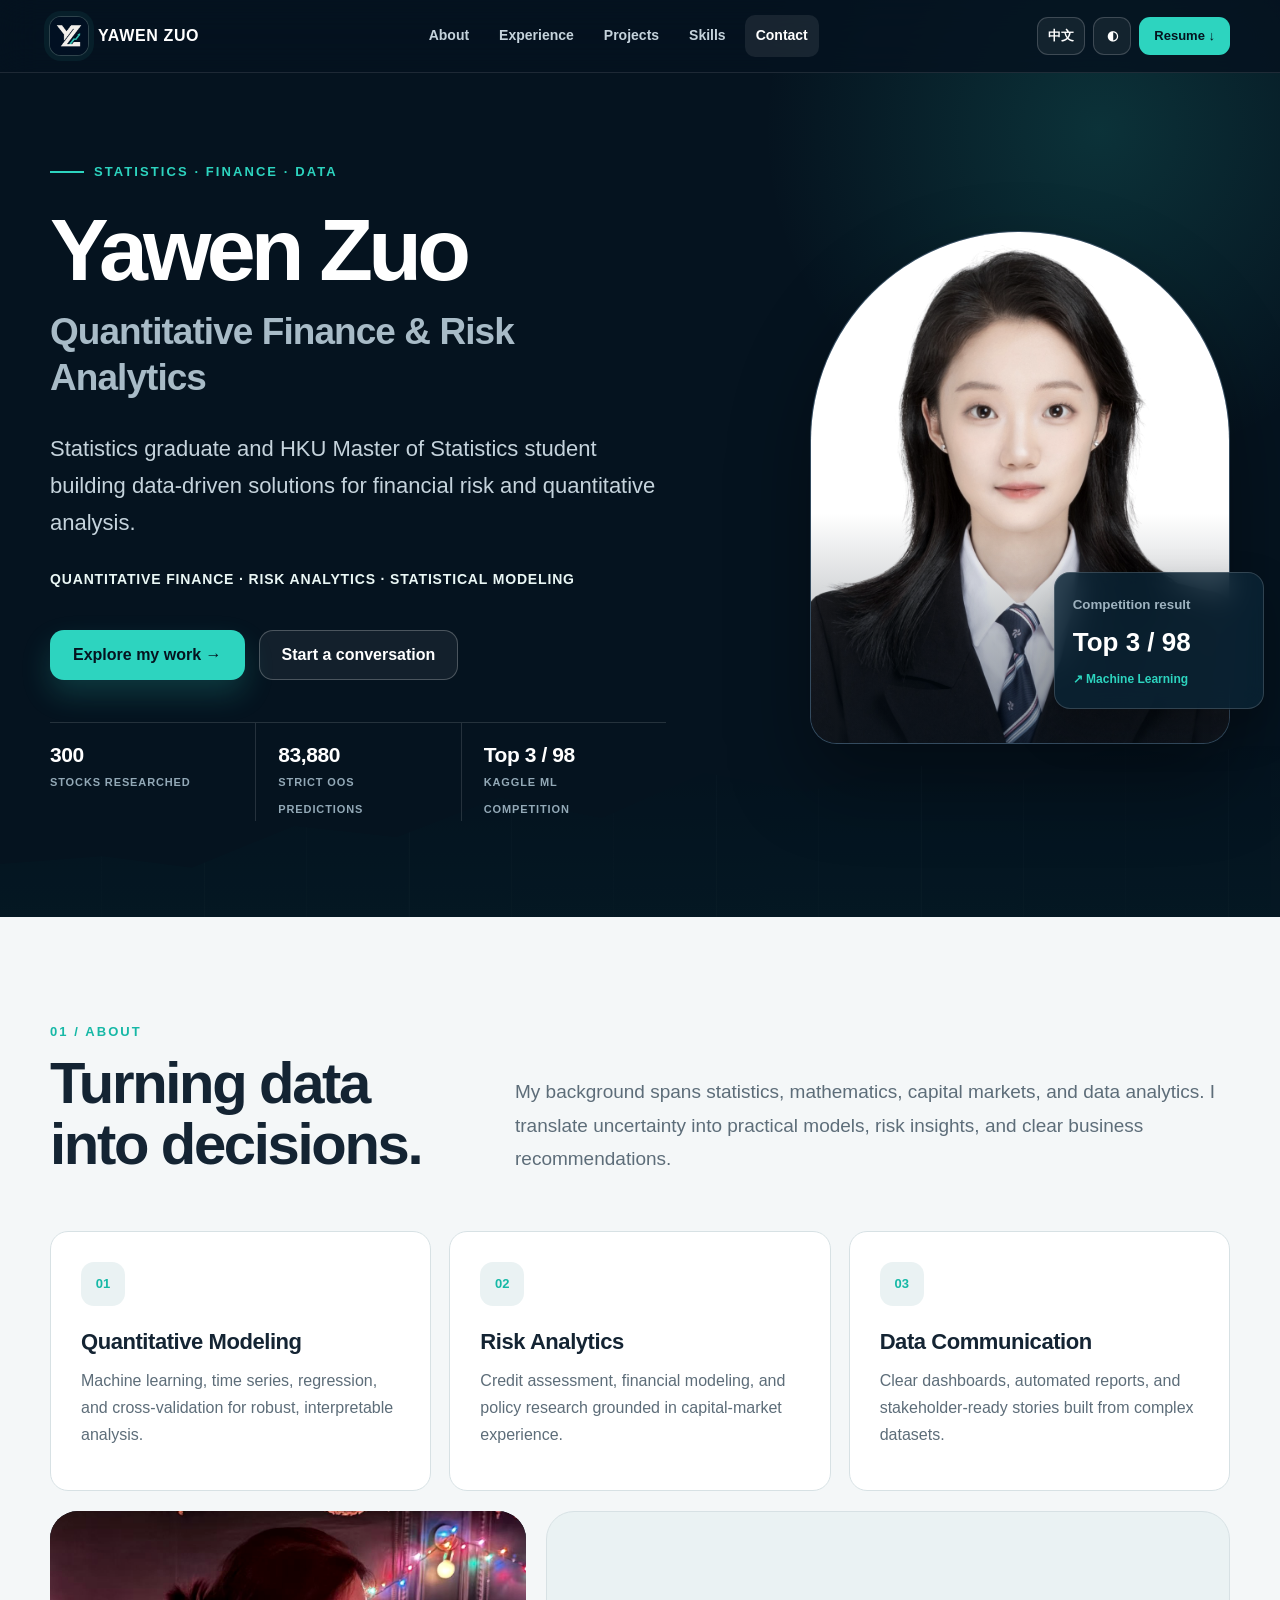
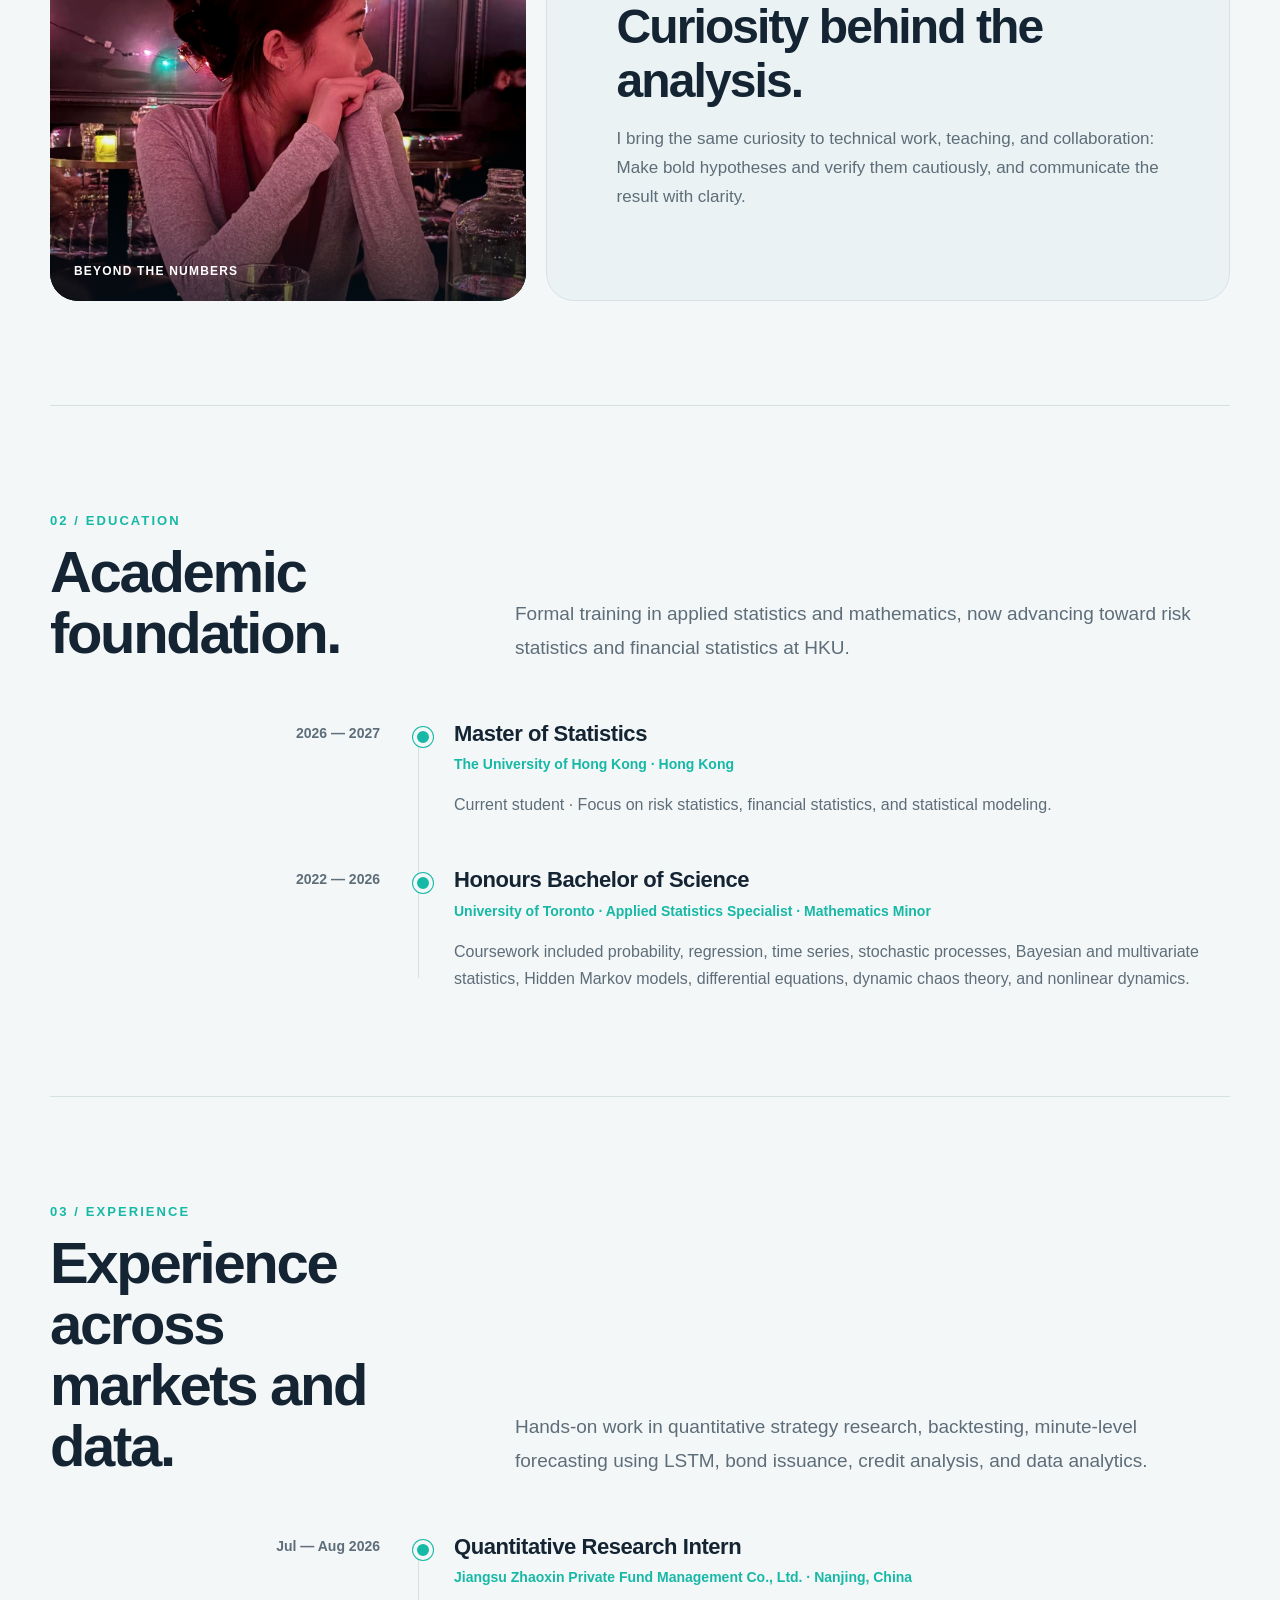
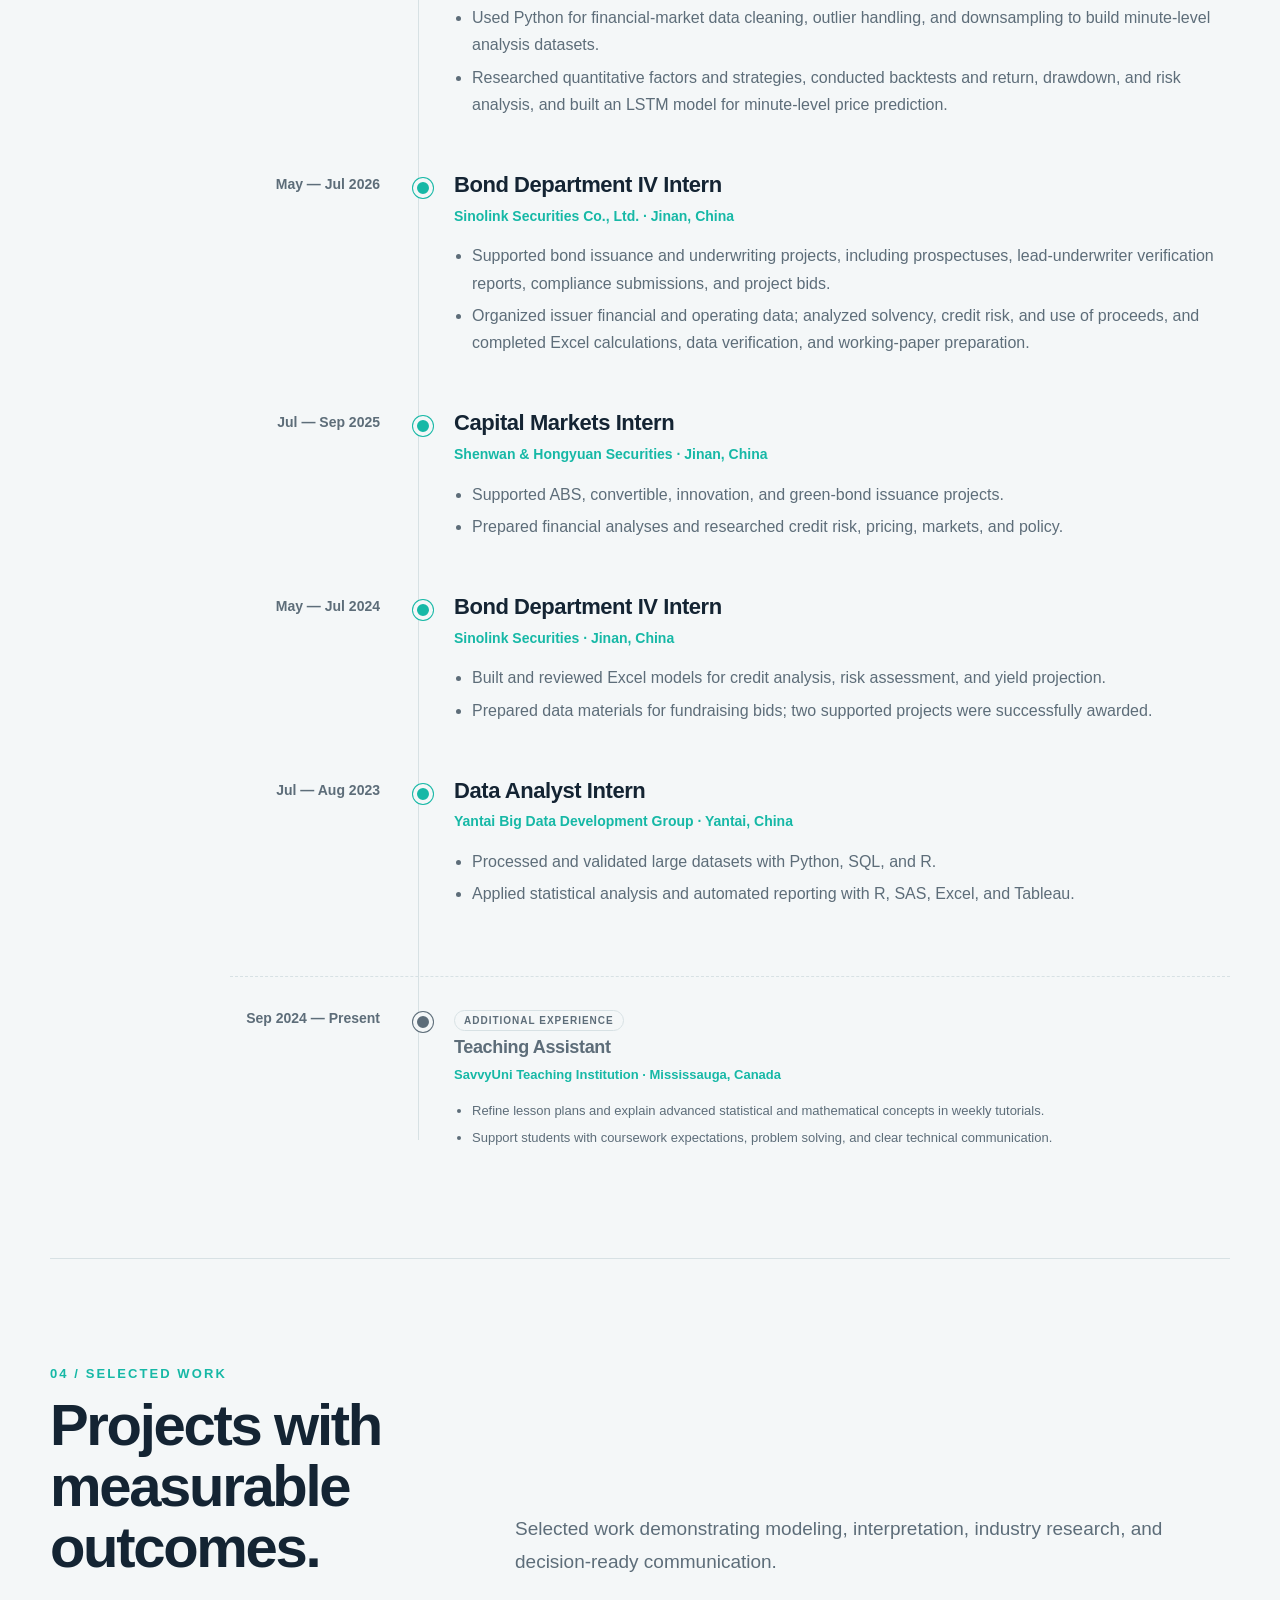
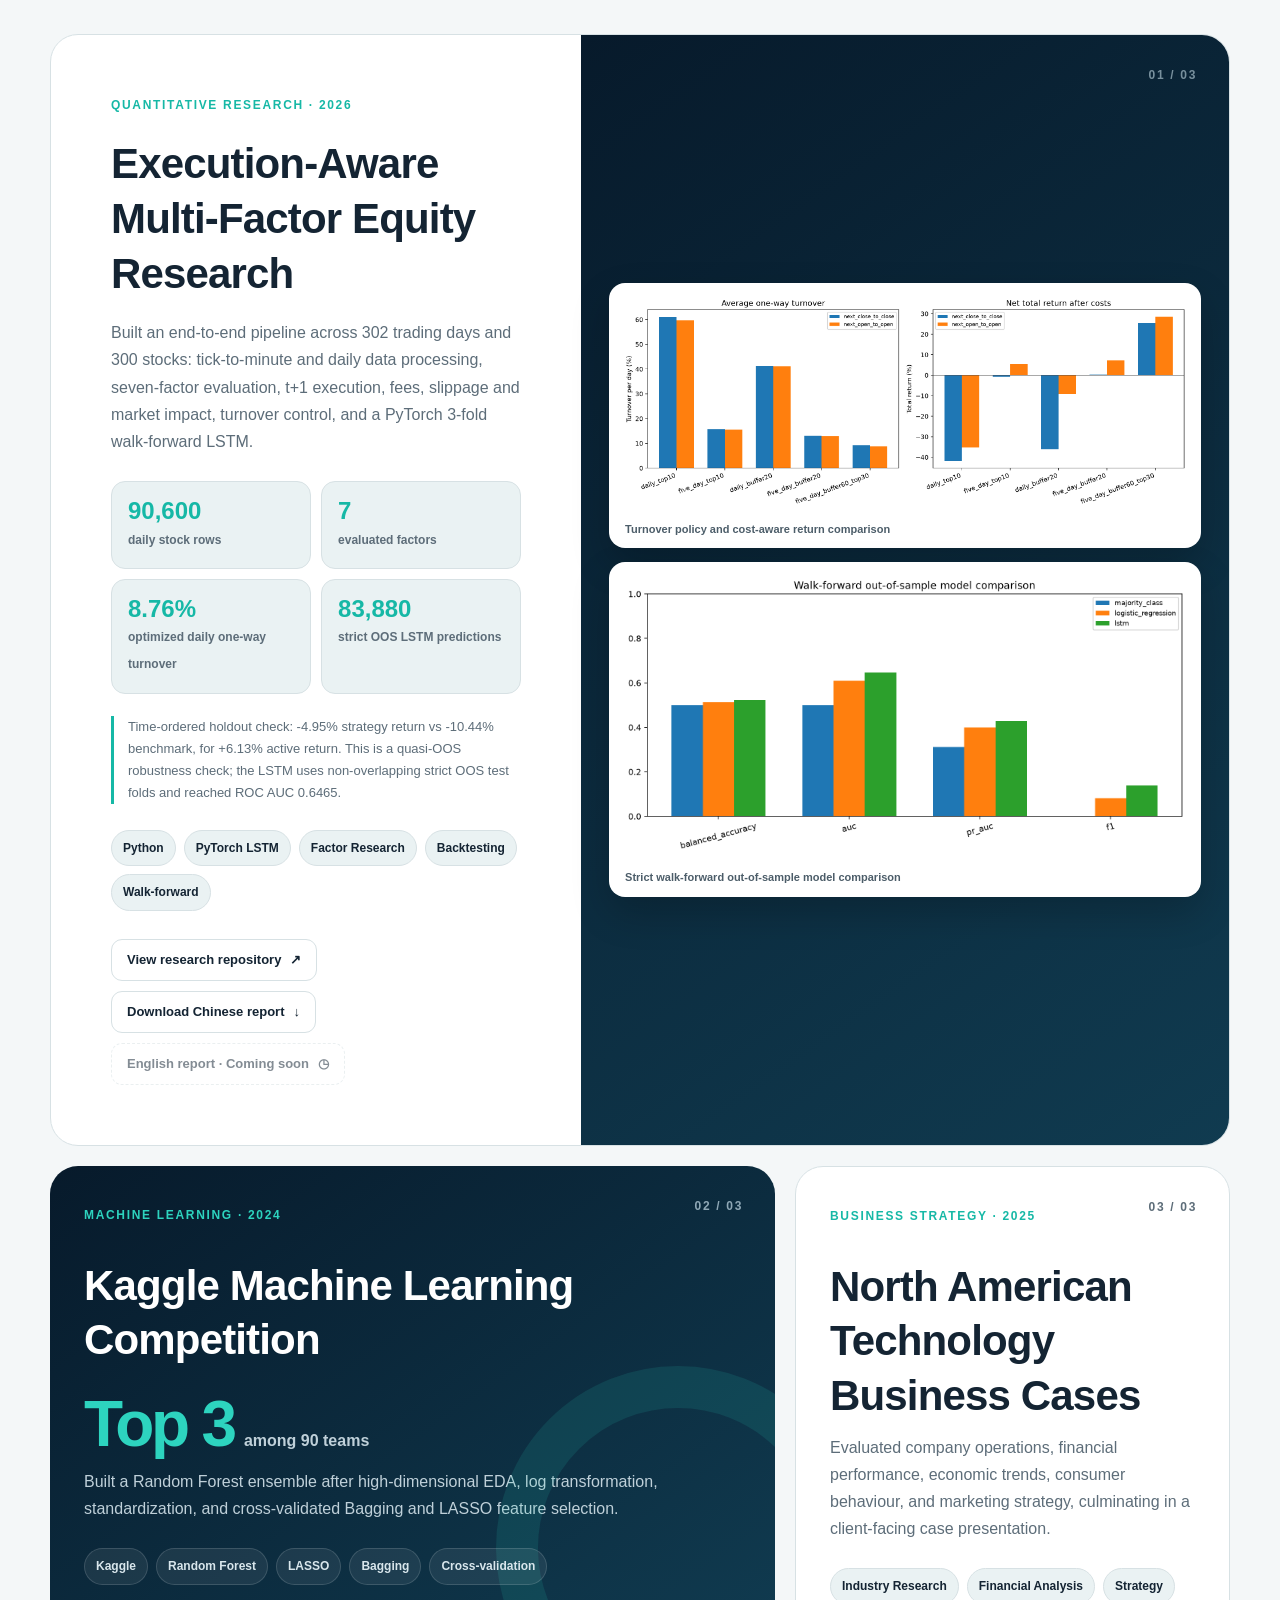
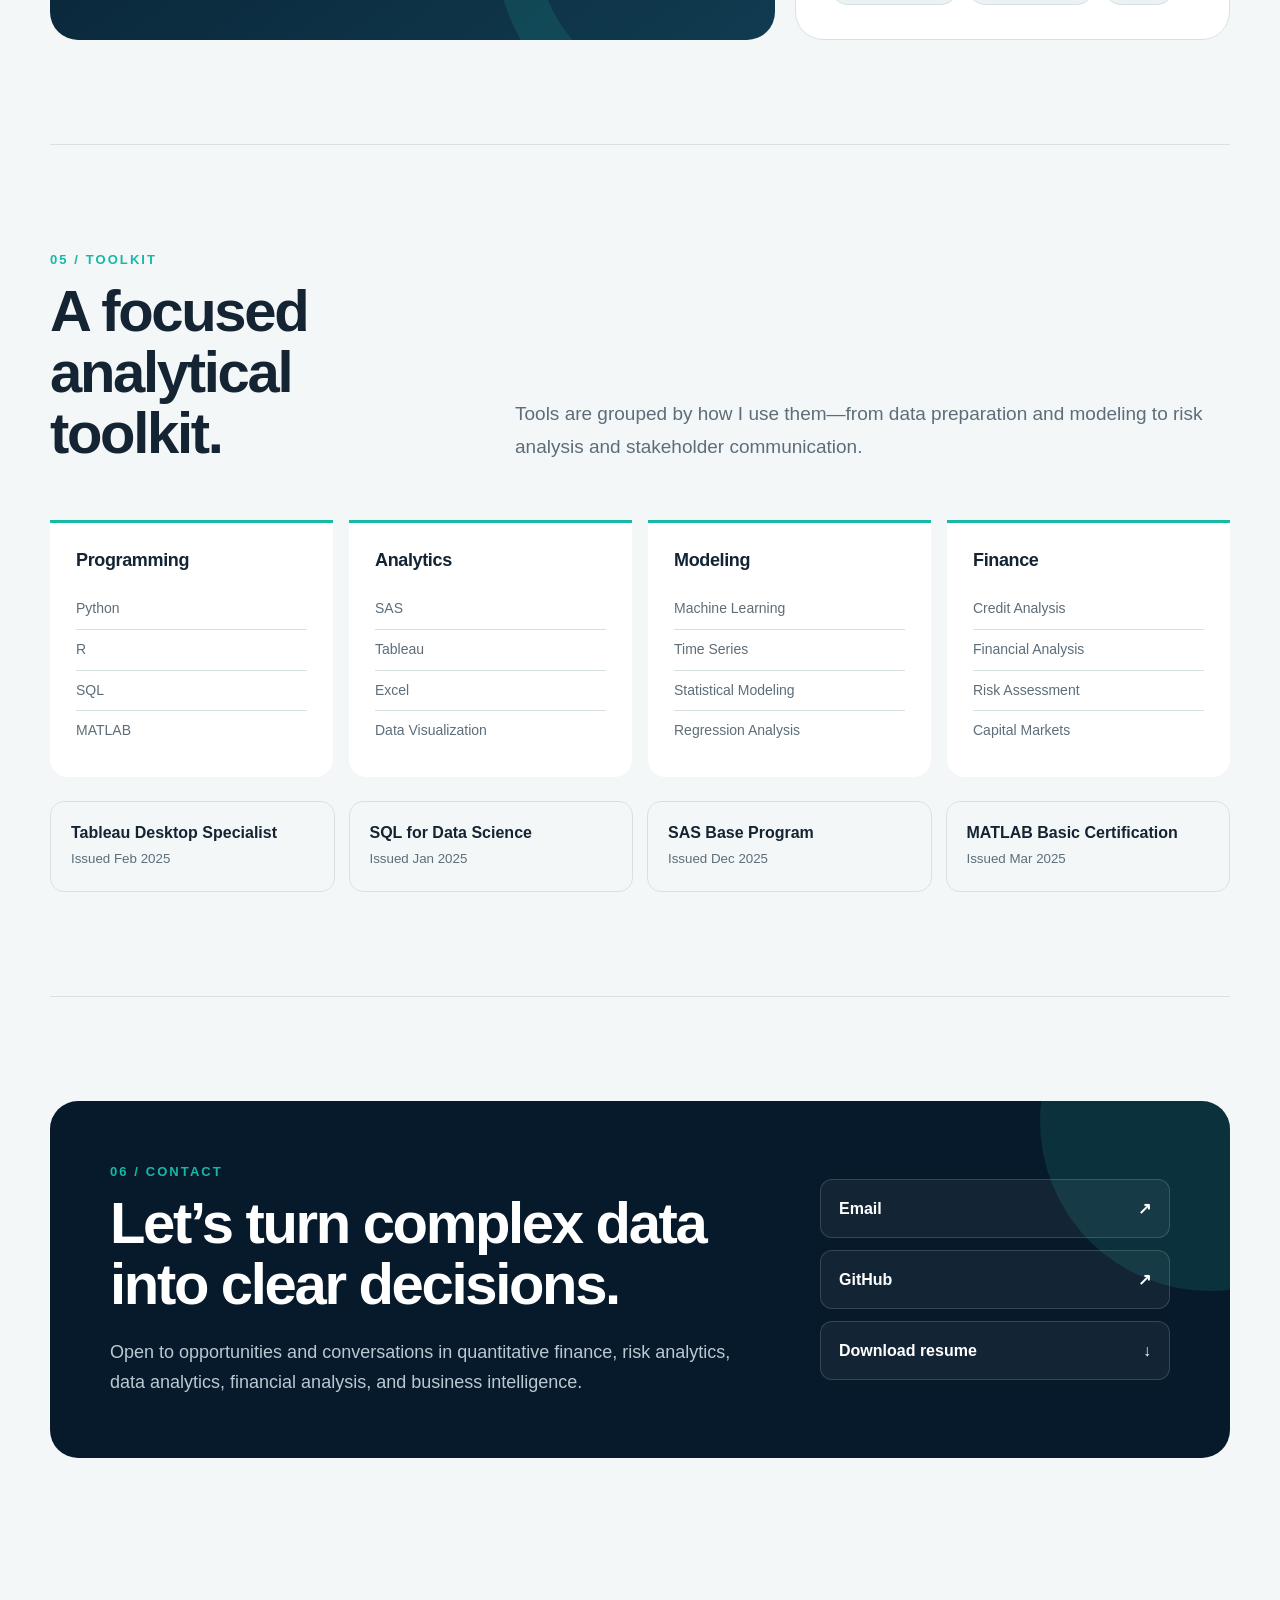
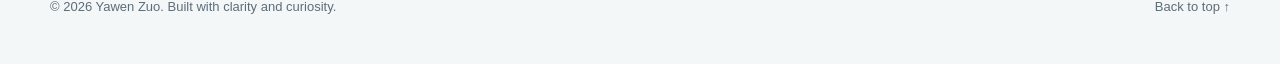
==== index.html @ 50e3fbdd "Change intern title from 'Trading' to 'Research' change" ====
<!DOCTYPE html>
<html lang="en" data-theme="light">
<head>
  <meta charset="UTF-8" />
  <meta name="viewport" content="width=device-width, initial-scale=1.0" />
  <meta name="description" content="Yawen Zuo's bilingual portfolio in quantitative finance, risk analytics, statistical modeling, and data science." />
  <meta name="theme-color" content="#071a2b" />
  <meta property="og:title" content="Yawen Zuo | Quantitative Finance &amp; Risk Analytics" />
  <meta property="og:description" content="Statistics graduate and HKU Master of Statistics student building data-driven solutions for financial risk and quantitative analysis." />
  <meta property="og:type" content="website" />
  <meta property="og:image" content="headshot.jpg" />
  <title>Yawen Zuo | Quantitative Finance &amp; Risk Analytics</title>
  <link rel="icon" type="image/png" href="favicon-v2.png" />

  <style>
    .project-link.is-disabled {
      opacity: 0.52;
      cursor: not-allowed;
      pointer-events: none;
      border-style: dashed;
    }

    .project-link.is-disabled:hover {
      transform: none;
      border-color: var(--line);
    }
    
    :root {
      --navy-950: #05131f;
      --navy-900: #071a2b;
      --navy-800: #0d2940;
      --teal-500: #16b8a6;
      --teal-400: #2dd4bf;
      --blue-500: #3b82f6;
      --bg: #f4f7f8;
      --surface: #ffffff;
      --surface-soft: #eaf2f3;
      --surface-raised: rgba(255, 255, 255, 0.78);
      --text: #142433;
      --muted: #5d6d79;
      --line: #d7e1e4;
      --shadow: 0 24px 70px rgba(7, 26, 43, 0.11);
      --radius-lg: 28px;
      --radius-md: 18px;
    }

    html[data-theme="dark"] {
      --bg: #07131d;
      --surface: #0e2130;
      --surface-soft: #122c3d;
      --surface-raised: rgba(14, 33, 48, 0.82);
      --text: #e8f1f4;
      --muted: #a8b8c2;
      --line: #244254;
      --shadow: 0 24px 70px rgba(0, 0, 0, 0.28);
    }

    * {
      box-sizing: border-box;
    }

    html {
      scroll-behavior: smooth;
      scroll-padding-top: 92px;
    }

    body {
      margin: 0;
      overflow-x: hidden;
      font-family: Inter, ui-sans-serif, -apple-system, BlinkMacSystemFont, "Segoe UI", "Microsoft YaHei", sans-serif;
      background: var(--bg);
      color: var(--text);
      line-height: 1.7;
      transition: background 0.25s ease, color 0.25s ease;
    }

    body::before {
      content: "";
      position: fixed;
      inset: 0;
      z-index: -1;
      pointer-events: none;
      background-image: radial-gradient(circle at 12% 14%, rgba(22, 184, 166, 0.07), transparent 26%),
                        radial-gradient(circle at 88% 35%, rgba(59, 130, 246, 0.06), transparent 28%);
    }

    a {
      color: inherit;
      text-decoration: none;
    }

    button,
    a {
      -webkit-tap-highlight-color: transparent;
    }

    :focus-visible {
      outline: 3px solid var(--teal-400);
      outline-offset: 4px;
      border-radius: 8px;
    }

    .skip-link {
      position: fixed;
      top: -100px;
      left: 20px;
      z-index: 1000;
      padding: 10px 16px;
      background: white;
      color: var(--navy-900);
      border-radius: 10px;
      font-weight: 800;
    }

    .skip-link:focus {
      top: 16px;
    }

    .site-nav {
      position: fixed;
      inset: 0 0 auto 0;
      z-index: 100;
      border-bottom: 1px solid rgba(255, 255, 255, 0.1);
      background: rgba(5, 19, 31, 0.84);
      backdrop-filter: blur(18px);
    }

    .nav-inner {
      width: min(1180px, calc(100% - 40px));
      min-height: 72px;
      margin: 0 auto;
      display: flex;
      align-items: center;
      justify-content: space-between;
      gap: 24px;
    }

    .brand {
      display: inline-flex;
      align-items: center;
      gap: 10px;
      color: white;
      font-weight: 850;
      letter-spacing: 0.04em;
    }

    .brand-mark {
      width: 38px;
      height: 38px;
      border-radius: 11px;
      object-fit: cover;
      box-shadow: 0 0 0 1px rgba(255, 255, 255, 0.16), 0 0 0 6px rgba(45, 212, 191, 0.07);
    }

    .nav-links,
    .nav-actions {
      display: flex;
      align-items: center;
      gap: 8px;
    }

    .nav-links a {
      padding: 9px 11px;
      color: #c5d3dc;
      border-radius: 10px;
      font-size: 14px;
      font-weight: 700;
      transition: color 0.2s ease, background 0.2s ease;
    }

    .nav-links a:hover,
    .nav-links a.active {
      color: white;
      background: rgba(255, 255, 255, 0.08);
    }

    .icon-button,
    .lang-button,
    .menu-button {
      min-width: 38px;
      height: 38px;
      padding: 0 10px;
      border: 1px solid rgba(255, 255, 255, 0.18);
      border-radius: 11px;
      background: rgba(255, 255, 255, 0.06);
      color: white;
      cursor: pointer;
      font: inherit;
      font-size: 13px;
      font-weight: 800;
    }

    .menu-button {
      display: none;
      font-size: 20px;
    }

    .resume-nav {
      display: inline-flex;
      align-items: center;
      height: 38px;
      padding: 0 15px;
      border-radius: 11px;
      background: var(--teal-400);
      color: var(--navy-950);
      font-size: 13px;
      font-weight: 850;
    }

    .hero {
      position: relative;
      min-height: 780px;
      padding: 154px 0 96px;
      overflow: hidden;
      background: var(--navy-950);
      color: white;
    }

    .hero::before {
      content: "";
      position: absolute;
      width: 720px;
      height: 720px;
      top: -230px;
      right: -180px;
      border-radius: 50%;
      background: radial-gradient(circle, rgba(45, 212, 191, 0.16), transparent 66%);
    }

    .hero::after {
      content: "";
      position: absolute;
      inset: auto 0 0;
      height: 190px;
      opacity: 0.55;
      background: linear-gradient(180deg, transparent, rgba(22, 184, 166, 0.06)),
                  repeating-linear-gradient(90deg, transparent 0 7.9%, rgba(255, 255, 255, 0.035) 8%);
      clip-path: polygon(0 72%, 8% 68%, 15% 74%, 23% 52%, 31% 58%, 39% 37%, 47% 48%, 55% 24%, 63% 34%, 71% 19%, 79% 30%, 87% 10%, 94% 16%, 100% 3%, 100% 100%, 0 100%);
    }

    .hero-grid {
      position: relative;
      z-index: 2;
      width: min(1180px, calc(100% - 48px));
      margin: 0 auto;
      display: grid;
      grid-template-columns: 1.12fr 0.88fr;
      align-items: center;
      gap: 80px;
    }

    .eyebrow {
      display: inline-flex;
      align-items: center;
      gap: 10px;
      margin: 0 0 24px;
      color: var(--teal-400);
      font-size: 13px;
      font-weight: 850;
      letter-spacing: 0.16em;
      text-transform: uppercase;
    }

    .eyebrow::before {
      content: "";
      width: 34px;
      height: 2px;
      background: currentColor;
    }

    .hero h1 {
      margin: 0;
      max-width: 720px;
      font-size: clamp(52px, 7vw, 88px);
      line-height: 0.98;
      letter-spacing: -0.055em;
    }

    .hero h1 span {
      display: block;
      margin-top: 16px;
      color: #a8bbc7;
      font-size: 0.42em;
      line-height: 1.25;
      letter-spacing: -0.025em;
      font-weight: 650;
    }

    .hero-copy {
      max-width: 670px;
      margin: 28px 0 0;
      color: #c5d3dc;
      font-size: clamp(18px, 2vw, 22px);
      line-height: 1.7;
    }

    .hero-focus {
      margin-top: 26px;
      color: #eaf7f5;
      font-size: 14px;
      font-weight: 750;
      letter-spacing: 0.06em;
    }

    .hero-actions {
      display: flex;
      flex-wrap: wrap;
      gap: 14px;
      margin-top: 38px;
    }

    .hero-proof {
      display: grid;
      grid-template-columns: repeat(3, minmax(0, 1fr));
      max-width: 690px;
      margin-top: 42px;
      border-top: 1px solid rgba(255, 255, 255, 0.13);
    }

    .proof-item {
      padding: 20px 22px 0 0;
    }

    .proof-item + .proof-item {
      padding-left: 22px;
      border-left: 1px solid rgba(255, 255, 255, 0.13);
    }

    .proof-item strong {
      display: block;
      color: white;
      font-size: 21px;
      line-height: 1.15;
      letter-spacing: -0.02em;
    }

    .proof-item span {
      display: block;
      margin-top: 6px;
      color: #93a9b7;
      font-size: 11px;
      font-weight: 800;
      letter-spacing: 0.08em;
      line-height: 1.45;
      text-transform: uppercase;
    }

    .button {
      display: inline-flex;
      min-height: 50px;
      align-items: center;
      justify-content: center;
      gap: 9px;
      padding: 0 22px;
      border: 1px solid transparent;
      border-radius: 14px;
      font-weight: 850;
      transition: transform 0.2s ease, box-shadow 0.2s ease, background 0.2s ease;
    }

    .button:hover {
      transform: translateY(-3px);
    }

    .button.primary {
      background: var(--teal-400);
      color: var(--navy-950);
      box-shadow: 0 14px 30px rgba(45, 212, 191, 0.2);
    }

    .button.secondary {
      border-color: rgba(255, 255, 255, 0.24);
      background: rgba(255, 255, 255, 0.06);
      color: white;
    }

    .portrait-wrap {
      position: relative;
      max-width: 420px;
      margin-left: auto;
    }

    .portrait-frame {
      position: relative;
      aspect-ratio: 0.82;
      overflow: hidden;
      border: 1px solid rgba(255, 255, 255, 0.16);
      border-radius: 220px 220px 28px 28px;
      background: var(--navy-800);
      box-shadow: 0 36px 80px rgba(0, 0, 0, 0.35);
    }

    .portrait-frame img {
      width: 100%;
      height: 100%;
      object-fit: cover;
      object-position: 52% center;
      filter: saturate(0.76) contrast(1.03);
    }

    .portrait-frame::after {
      content: "";
      position: absolute;
      inset: 0;
      background: linear-gradient(180deg, transparent 55%, rgba(5, 19, 31, 0.48));
      pointer-events: none;
    }

    .data-card {
      position: absolute;
      right: -34px;
      bottom: 34px;
      width: 210px;
      padding: 17px 18px;
      border: 1px solid rgba(255, 255, 255, 0.16);
      border-radius: 16px;
      background: rgba(10, 36, 53, 0.82);
      box-shadow: 0 20px 40px rgba(0, 0, 0, 0.25);
      backdrop-filter: blur(14px);
    }

    .data-card small {
      display: block;
      color: #9eb2bf;
      font-weight: 700;
    }

    .data-card strong {
      display: block;
      margin-top: 3px;
      color: white;
      font-size: 26px;
    }

    .data-card span {
      color: var(--teal-400);
      font-size: 12px;
      font-weight: 800;
    }

    main {
      width: min(1180px, calc(100% - 48px));
      margin: 0 auto;
    }

    .section {
      padding: 104px 0;
      border-bottom: 1px solid var(--line);
    }

    .section:last-child {
      border-bottom: 0;
    }

    .section-head {
      display: grid;
      grid-template-columns: 0.7fr 1.3fr;
      gap: 80px;
      margin-bottom: 56px;
      align-items: end;
    }

    .section-index {
      display: block;
      margin-bottom: 10px;
      color: var(--teal-500);
      font-size: 13px;
      font-weight: 850;
      letter-spacing: 0.16em;
    }

    h2 {
      margin: 0;
      font-size: clamp(36px, 5vw, 58px);
      line-height: 1.05;
      letter-spacing: -0.04em;
    }

    .section-lead {
      margin: 0;
      color: var(--muted);
      font-size: 19px;
      line-height: 1.75;
    }

    .capability-grid {
      display: grid;
      grid-template-columns: repeat(3, 1fr);
      gap: 18px;
    }

    .capability {
      min-height: 260px;
      padding: 30px;
      border: 1px solid var(--line);
      border-radius: var(--radius-md);
      background: var(--surface);
      transition: transform 0.25s ease, border-color 0.25s ease, box-shadow 0.25s ease;
    }

    .capability:hover,
    .project-card:hover {
      transform: translateY(-7px);
      border-color: rgba(22, 184, 166, 0.55);
      box-shadow: var(--shadow);
    }

    .capability-number {
      display: grid;
      width: 44px;
      height: 44px;
      place-items: center;
      border-radius: 13px;
      background: var(--surface-soft);
      color: var(--teal-500);
      font-size: 13px;
      font-weight: 900;
    }

    h3 {
      margin: 22px 0 10px;
      font-size: 22px;
      line-height: 1.3;
      letter-spacing: -0.02em;
    }

    .capability p,
    .project-card p,
    .contact-copy {
      margin: 0;
      color: var(--muted);
    }

    .about-story {
      display: grid;
      grid-template-columns: 0.82fr 1.18fr;
      align-items: stretch;
      gap: 20px;
      margin-top: 20px;
    }

    .about-photo {
      position: relative;
      min-height: 390px;
      margin: 0;
      overflow: hidden;
      border-radius: var(--radius-lg);
      background: var(--navy-900);
    }

    .about-photo img {
      width: 100%;
      height: 100%;
      position: absolute;
      inset: 0;
      object-fit: cover;
      object-position: 50% 48%;
      filter: saturate(0.82) contrast(1.04);
    }

    .about-photo::after {
      content: "";
      position: absolute;
      inset: 0;
      background: linear-gradient(180deg, transparent 54%, rgba(5, 19, 31, 0.62));
    }

    .about-photo figcaption {
      position: absolute;
      z-index: 2;
      left: 24px;
      right: 24px;
      bottom: 20px;
      color: white;
      font-size: 12px;
      font-weight: 800;
      letter-spacing: 0.1em;
      text-transform: uppercase;
    }

    .about-note {
      display: flex;
      flex-direction: column;
      justify-content: center;
      padding: clamp(34px, 6vw, 70px);
      border: 1px solid var(--line);
      border-radius: var(--radius-lg);
      background: var(--surface-soft);
    }

    .about-note h3 {
      max-width: 600px;
      margin: 0 0 18px;
      font-size: clamp(30px, 4vw, 48px);
      line-height: 1.12;
      letter-spacing: -0.04em;
    }

    .about-note p {
      max-width: 620px;
      margin: 0;
      color: var(--muted);
      font-size: 17px;
    }

    .timeline {
      position: relative;
      max-width: 1000px;
      margin-left: auto;
    }

    .timeline::before {
      content: "";
      position: absolute;
      top: 9px;
      bottom: 14px;
      left: 188px;
      width: 1px;
      background: var(--line);
    }

    .timeline-item {
      display: grid;
      grid-template-columns: 150px 1fr;
      gap: 74px;
      padding-bottom: 48px;
    }

    .timeline-item:last-child {
      padding-bottom: 0;
    }

    .timeline-date {
      padding-top: 2px;
      color: var(--muted);
      font-size: 14px;
      font-weight: 800;
      text-align: right;
    }

    .timeline-content {
      position: relative;
    }

    .timeline-content::before {
      content: "";
      position: absolute;
      top: 7px;
      left: -41px;
      width: 12px;
      height: 12px;
      border: 4px solid var(--bg);
      border-radius: 50%;
      background: var(--teal-500);
      box-shadow: 0 0 0 1px var(--teal-500);
    }

    .timeline-content h3 {
      margin: 0 0 5px;
    }

    .timeline-subtitle {
      margin-bottom: 14px;
      color: var(--teal-500);
      font-size: 14px;
      font-weight: 800;
    }

    .timeline-content p,
    .timeline-content li {
      color: var(--muted);
    }

    .timeline-content p {
      margin: 0;
    }

    .timeline-content ul {
      margin: 12px 0 0;
      padding-left: 18px;
    }

    .timeline-content li {
      margin: 5px 0;
    }

    .supporting-experience {
      margin-top: 16px;
      padding-top: 28px;
      border-top: 1px dashed var(--line);
    }

    .supporting-experience .timeline-content::before {
      background: var(--muted);
      box-shadow: 0 0 0 1px var(--muted);
    }

    .supporting-experience h3 {
      margin-top: 3px;
      color: var(--muted);
      font-size: 18px;
    }

    .supporting-experience .timeline-subtitle,
    .supporting-experience li {
      font-size: 13px;
    }

    .supporting-label {
      display: inline-flex;
      padding: 4px 9px;
      border: 1px solid var(--line);
      border-radius: 999px;
      color: var(--muted);
      font-size: 10px;
      font-weight: 850;
      letter-spacing: 0.1em;
      text-transform: uppercase;
    }

    .projects-grid {
      display: grid;
      grid-template-columns: 1.25fr 0.75fr;
      gap: 20px;
    }

    .project-card {
      position: relative;
      min-height: 390px;
      overflow: hidden;
      padding: 34px;
      border: 1px solid var(--line);
      border-radius: var(--radius-lg);
      background: var(--surface);
      transition: transform 0.25s ease, border-color 0.25s ease, box-shadow 0.25s ease;
    }

    .project-card::before {
      content: attr(data-project);
      position: absolute;
      top: 30px;
      right: 32px;
      color: var(--muted);
      font-size: 12px;
      font-weight: 900;
      letter-spacing: 0.14em;
    }

    .project-card.featured {
      color: white;
      border: 0;
      background: linear-gradient(145deg, var(--navy-900), #103b50);
    }

    .project-card.featured::after {
      content: "";
      position: absolute;
      width: 280px;
      height: 280px;
      right: -85px;
      bottom: -90px;
      border: 42px solid rgba(45, 212, 191, 0.12);
      border-radius: 50%;
    }

    .project-card.featured::before {
      z-index: 2;
      color: #8fa8b6;
    }

    .project-kicker {
      color: var(--teal-500);
      font-size: 12px;
      font-weight: 900;
      letter-spacing: 0.14em;
      text-transform: uppercase;
    }

    .featured .project-kicker {
      color: var(--teal-400);
    }

    .project-card h3 {
      max-width: 560px;
      margin-top: 32px;
      font-size: clamp(27px, 3.3vw, 42px);
    }

    .project-card.featured p {
      max-width: 590px;
      color: #bfd0d9;
    }

    .metric {
      display: flex;
      align-items: baseline;
      gap: 10px;
      margin: 24px 0 12px;
    }

    .metric strong {
      color: var(--teal-400);
      font-size: clamp(38px, 5vw, 64px);
      line-height: 1;
      letter-spacing: -0.05em;
    }

    .metric span {
      color: #bfd0d9;
      font-weight: 750;
    }

    .tags {
      position: relative;
      z-index: 2;
      display: flex;
      flex-wrap: wrap;
      gap: 8px;
      margin-top: 26px;
    }

    .tag {
      padding: 7px 11px;
      border: 1px solid var(--line);
      border-radius: 999px;
      background: var(--surface-soft);
      color: var(--text);
      font-size: 12px;
      font-weight: 800;
    }

    .featured .tag {
      border-color: rgba(255, 255, 255, 0.14);
      background: rgba(255, 255, 255, 0.07);
      color: #d8e6ec;
    }

    .project-links {
      position: relative;
      z-index: 3;
      display: flex;
      flex-wrap: wrap;
      gap: 10px;
      margin-top: 28px;
    }

    .project-link {
      display: inline-flex;
      min-height: 42px;
      align-items: center;
      justify-content: center;
      gap: 9px;
      padding: 0 15px;
      border: 1px solid var(--line);
      border-radius: 11px;
      background: var(--surface-raised);
      color: var(--text);
      font-size: 13px;
      font-weight: 850;
      transition: border-color 0.2s ease, transform 0.2s ease;
    }

    .project-link:hover {
      transform: translateY(-2px);
      border-color: var(--teal-500);
    }

    .quant-project {
      grid-column: 1 / -1;
      min-height: 0;
      padding: 0;
    }

    .quant-project::before {
      z-index: 4;
      color: #78909d;
    }

    .quant-layout {
      display: grid;
      grid-template-columns: 0.9fr 1.1fr;
      min-height: 620px;
    }

    .quant-copy {
      display: flex;
      flex-direction: column;
      justify-content: center;
      padding: clamp(34px, 5vw, 60px);
    }

    .quant-project h3 {
      margin: 22px 0 18px;
    }

    .quant-stats {
      display: grid;
      grid-template-columns: repeat(2, 1fr);
      gap: 10px;
      margin-top: 26px;
    }

    .quant-stat {
      padding: 16px;
      border: 1px solid var(--line);
      border-radius: 14px;
      background: var(--surface-soft);
    }

    .quant-stat strong {
      display: block;
      color: var(--teal-500);
      font-size: 24px;
      line-height: 1.1;
    }

    .quant-stat span {
      display: block;
      margin-top: 6px;
      color: var(--muted);
      font-size: 12px;
      font-weight: 750;
    }

    .research-note {
      margin-top: 22px;
      padding-left: 14px;
      border-left: 3px solid var(--teal-500);
      color: var(--muted);
      font-size: 13px;
    }

    .quant-visuals {
      display: grid;
      align-content: center;
      gap: 14px;
      padding: 28px;
      background: linear-gradient(145deg, var(--navy-900), #103b50);
    }

    .quant-visuals figure {
      margin: 0;
      overflow: hidden;
      padding: 10px 10px 8px;
      border-radius: 16px;
      background: white;
      box-shadow: 0 16px 38px rgba(0, 0, 0, 0.2);
    }

    .quant-visuals img {
      display: block;
      width: 100%;
      height: auto;
      border-radius: 10px;
    }

    .quant-visuals figcaption {
      padding: 7px 6px 2px;
      color: #4c5d69;
      font-size: 11px;
      font-weight: 750;
    }

    .skills-grid {
      display: grid;
      grid-template-columns: repeat(4, 1fr);
      gap: 16px;
    }

    .skill-group {
      padding: 26px;
      border-top: 3px solid var(--teal-500);
      border-radius: 0 0 var(--radius-md) var(--radius-md);
      background: var(--surface);
    }

    .skill-group h3 {
      margin: 0 0 17px;
      font-size: 18px;
    }

    .skill-group ul {
      margin: 0;
      padding: 0;
      list-style: none;
    }

    .skill-group li {
      padding: 8px 0;
      border-bottom: 1px solid var(--line);
      color: var(--muted);
      font-size: 14px;
    }

    .skill-group li:last-child {
      border-bottom: 0;
    }

    .cert-row {
      display: grid;
      grid-template-columns: repeat(4, 1fr);
      gap: 14px;
      margin-top: 24px;
    }

    .cert {
      padding: 20px;
      border: 1px solid var(--line);
      border-radius: 14px;
      background: transparent;
    }

    .cert strong {
      display: block;
      line-height: 1.35;
    }

    .cert small {
      color: var(--muted);
    }

    .contact-panel {
      position: relative;
      overflow: hidden;
      display: grid;
      grid-template-columns: 1.3fr 0.7fr;
      gap: 60px;
      padding: 60px;
      border-radius: var(--radius-lg);
      background: var(--navy-900);
      color: white;
    }

    .contact-panel::after {
      content: "";
      position: absolute;
      width: 340px;
      height: 340px;
      right: -150px;
      top: -150px;
      border-radius: 50%;
      background: rgba(45, 212, 191, 0.12);
    }

    .contact-panel h2 {
      max-width: 680px;
    }

    .contact-panel .contact-copy {
      max-width: 650px;
      margin-top: 22px;
      color: #b8c9d2;
      font-size: 18px;
    }

    .contact-links {
      position: relative;
      z-index: 2;
      display: flex;
      flex-direction: column;
      justify-content: center;
      gap: 12px;
    }

    .contact-links a {
      display: flex;
      align-items: center;
      justify-content: space-between;
      padding: 15px 18px;
      border: 1px solid rgba(255, 255, 255, 0.15);
      border-radius: 12px;
      background: rgba(255, 255, 255, 0.05);
      font-weight: 800;
      transition: background 0.2s ease;
    }

    .contact-links a:hover {
      background: rgba(255, 255, 255, 0.1);
    }

    footer {
      width: min(1180px, calc(100% - 48px));
      margin: 0 auto;
      padding: 34px 0 46px;
      display: flex;
      justify-content: space-between;
      gap: 24px;
      color: var(--muted);
      font-size: 13px;
    }

    body [data-lang] {
      display: none;
    }

    body[data-language="en"] [data-lang="en"],
    body[data-language="zh"] [data-lang="zh"] {
      display: revert;
    }

    .reveal {
      opacity: 0;
      transform: translateY(22px);
      transition: opacity 0.65s ease, transform 0.65s ease;
    }

    .reveal.visible {
      opacity: 1;
      transform: none;
    }

    @media (prefers-reduced-motion: reduce) {
      html { scroll-behavior: auto; }
      *, *::before, *::after { transition: none !important; animation: none !important; }
      .reveal { opacity: 1; transform: none; }
    }

    @media (max-width: 980px) {
      .nav-links {
        position: absolute;
        top: 72px;
        left: 20px;
        right: 20px;
        display: none;
        padding: 14px;
        border: 1px solid rgba(255, 255, 255, 0.12);
        border-radius: 16px;
        background: #081d2e;
        box-shadow: 0 24px 60px rgba(0, 0, 0, 0.35);
      }

      .nav-links.open {
        display: grid;
        grid-template-columns: repeat(2, 1fr);
      }

      .menu-button { display: inline-block; }
      .resume-nav { display: none; }

      .hero-grid {
        grid-template-columns: 1fr 0.72fr;
        gap: 42px;
      }

      .capability-grid,
      .skills-grid { grid-template-columns: repeat(2, 1fr); }
      .cert-row { grid-template-columns: repeat(2, 1fr); }
      .projects-grid { grid-template-columns: 1fr; }
      .about-story { grid-template-columns: 0.9fr 1.1fr; }
      .quant-layout { grid-template-columns: 1fr; }
      .quant-visuals { grid-template-columns: repeat(2, 1fr); }
    }

    @media (max-width: 720px) {
      .nav-inner,
      main,
      footer,
      .hero-grid {
        width: min(100% - 32px, 1180px);
      }

      .brand-name { display: none; }
      .nav-actions { gap: 6px; }
      .lang-button, .icon-button, .menu-button { min-width: 36px; height: 36px; }

      .hero {
        min-height: auto;
        padding: 126px 0 76px;
      }

      .hero-grid { grid-template-columns: 1fr; }
      .hero-copy { font-size: 18px; }
      .hero-proof { grid-template-columns: 1fr; }
      .proof-item { padding: 16px 0; }
      .proof-item + .proof-item { padding-left: 0; border-left: 0; border-top: 1px solid rgba(255, 255, 255, 0.13); }
      .portrait-wrap { width: min(86%, 380px); margin: 24px auto 0; }
      .data-card { right: -10px; }

      .section { padding: 76px 0; }
      .section-head { grid-template-columns: 1fr; gap: 22px; margin-bottom: 38px; }
      .capability-grid, .skills-grid, .cert-row { grid-template-columns: 1fr; }
      .capability { min-height: auto; }
      .about-story { grid-template-columns: 1fr; }
      .about-photo { min-height: 420px; }

      .timeline::before { left: 7px; }
      .timeline-item { grid-template-columns: 1fr; gap: 12px; padding-left: 38px; }
      .timeline-date { text-align: left; }
      .timeline-content::before { left: -37px; }

      .project-card { min-height: auto; padding: 28px; }
      .quant-project { padding: 0; }
      .quant-visuals { grid-template-columns: 1fr; padding: 18px; }
      .quant-stats { grid-template-columns: repeat(2, 1fr); }
      .contact-panel { grid-template-columns: 1fr; gap: 34px; padding: 34px 26px; }
      footer { flex-direction: column; }
    }
  </style>
</head>

<body data-language="en">
  <a class="skip-link" href="#main-content">Skip to content</a>

  <nav class="site-nav" aria-label="Primary navigation">
    <div class="nav-inner">
      <a class="brand" href="#top" aria-label="Yawen Zuo home">
        <img class="brand-mark" src="favicon-v2.png" alt="" width="38" height="38" />
        <span class="brand-name">YAWEN ZUO</span>
      </a>

      <div class="nav-links" id="nav-links">
        <a href="#about"><span data-lang="en">About</span><span data-lang="zh">关于</span></a>
        <a href="#experience"><span data-lang="en">Experience</span><span data-lang="zh">经历</span></a>
        <a href="#projects"><span data-lang="en">Projects</span><span data-lang="zh">项目</span></a>
        <a href="#skills"><span data-lang="en">Skills</span><span data-lang="zh">技能</span></a>
        <a href="#contact"><span data-lang="en">Contact</span><span data-lang="zh">联系</span></a>
      </div>

      <div class="nav-actions">
        <button class="lang-button" id="language-toggle" type="button" aria-label="Switch to Chinese" aria-pressed="false">中文</button>
        <button class="icon-button" id="theme-toggle" type="button" aria-label="Switch to dark mode" aria-pressed="false">◐</button>
        <a class="resume-nav" id="resume-nav" href="resume_en.pdf" download>
          <span data-lang="en">Resume ↓</span><span data-lang="zh">简历 ↓</span>
        </a>
        <button class="menu-button" id="menu-toggle" type="button" aria-label="Open navigation menu" aria-expanded="false">☰</button>
      </div>
    </div>
  </nav>

  <header class="hero" id="top">
    <div class="hero-grid">
      <div>
        <p class="eyebrow">
          <span data-lang="en">Statistics · Finance · Data</span>
          <span data-lang="zh">统计 · 金融 · 数据</span>
        </p>

        <div data-lang="en">
          <h1>Yawen Zuo<span>Quantitative Finance &amp; Risk Analytics</span></h1>
          <p class="hero-copy">Statistics graduate and HKU Master of Statistics student building data-driven solutions for financial risk and quantitative analysis.</p>
          <p class="hero-focus">QUANTITATIVE FINANCE · RISK ANALYTICS · STATISTICAL MODELING</p>
        </div>

        <div data-lang="zh">
          <h1>左雅文<span>量化金融与风险分析</span></h1>
          <p class="hero-copy">统计学本科毕业，现就读于香港大学统计学硕士，以数据驱动的方法解决金融风险与量化分析问题。</p>
          <p class="hero-focus">量化金融 · 风险分析 · 统计建模</p>
        </div>

        <div class="hero-actions">
          <a class="button primary" href="#projects">
            <span data-lang="en">Explore my work →</span><span data-lang="zh">查看项目 →</span>
          </a>
          <a class="button secondary" href="mailto:yawen_zuo76@163.com">
            <span data-lang="en">Start a conversation</span><span data-lang="zh">与我联系</span>
          </a>
        </div>

        <div class="hero-proof" aria-label="Selected highlights">
          <div class="proof-item"><strong>300</strong><span data-lang="en">Stocks researched</span><span data-lang="zh">只股票研究样本</span></div>
          <div class="proof-item"><strong>83,880</strong><span data-lang="en">Strict OOS predictions</span><span data-lang="zh">条严格样本外预测</span></div>
          <div class="proof-item"><strong>Top 3 / 98</strong><span data-lang="en">Kaggle ML competition</span><span data-lang="zh">Kaggle 机器学习竞赛</span></div>
        </div>
      </div>

      <div class="portrait-wrap" aria-label="Portrait of Yawen Zuo">
        <div class="portrait-frame">
          <img src="headshot.jpg" alt="Professional headshot of Yawen Zuo" width="1000" height="1400" fetchpriority="high" />
        </div>
        <div class="data-card" aria-hidden="true">
          <small data-lang="en">Competition result</small>
          <small data-lang="zh">竞赛成绩</small>
          <strong>Top 3 / 98</strong>
          <span>↗ Machine Learning</span>
        </div>
      </div>
    </div>
  </header>

  <main id="main-content">
    <section class="section" id="about">
      <div class="section-head reveal">
        <div>
          <span class="section-index">01 / ABOUT</span>
          <h2 data-lang="en">Turning data into decisions.</h2>
          <h2 data-lang="zh">让数据成为决策依据。</h2>
        </div>
        <p class="section-lead" data-lang="en">My background spans statistics, mathematics, capital markets, and data analytics. I translate uncertainty into practical models, risk insights, and clear business recommendations.</p>
        <p class="section-lead" data-lang="zh">我的背景横跨统计、数学、资本市场与数据分析，擅长将不确定性转化为可执行的模型、风险洞察和业务建议。</p>
      </div>

      <div class="capability-grid">
        <article class="capability reveal">
          <span class="capability-number">01</span>
          <h3 data-lang="en">Quantitative Modeling</h3>
          <h3 data-lang="zh">量化建模</h3>
          <p data-lang="en">Machine learning, time series, regression, and cross-validation for robust, interpretable analysis.</p>
          <p data-lang="zh">运用机器学习、时间序列、回归和交叉验证，完成稳健且可解释的分析。</p>
        </article>
        <article class="capability reveal">
          <span class="capability-number">02</span>
          <h3 data-lang="en">Risk Analytics</h3>
          <h3 data-lang="zh">风险分析</h3>
          <p data-lang="en">Credit assessment, financial modeling, and policy research grounded in capital-market experience.</p>
          <p data-lang="zh">结合资本市场实践，开展信用评估、财务建模和政策研究。</p>
        </article>
        <article class="capability reveal">
          <span class="capability-number">03</span>
          <h3 data-lang="en">Data Communication</h3>
          <h3 data-lang="zh">数据沟通</h3>
          <p data-lang="en">Clear dashboards, automated reports, and stakeholder-ready stories built from complex datasets.</p>
          <p data-lang="zh">将复杂数据转化为清晰的仪表盘、自动化报告和面向业务的叙事。</p>
        </article>
      </div>

      <div class="about-story reveal">
        <figure class="about-photo">
          <img src="profile.jpg" alt="Yawen Zuo outside the classroom" width="1279" height="1415" loading="lazy" />
          <figcaption data-lang="en">Beyond the numbers</figcaption>
          <figcaption data-lang="zh">数字之外</figcaption>
        </figure>
        <div class="about-note">
          <h3 data-lang="en">Curiosity behind the analysis.</h3>
          <h3 data-lang="zh">分析之外，是持续的好奇心。</h3>
          <p data-lang="en">I bring the same curiosity to technical work, teaching, and collaboration: Make bold hypotheses and verify them cautiously, and communicate the result with clarity.</p>
          <p data-lang="zh">无论是技术工作、教学还是团队协作，我都保持同样的好奇心：大胆假设，谨慎求证，并清晰传达结果。</p>
        </div>
      </div>
    </section>

    <section class="section" id="education">
      <div class="section-head reveal">
        <div>
          <span class="section-index">02 / EDUCATION</span>
          <h2 data-lang="en">Academic foundation.</h2>
          <h2 data-lang="zh">学术基础。</h2>
        </div>
        <p class="section-lead" data-lang="en">Formal training in applied statistics and mathematics, now advancing toward risk statistics and financial statistics at HKU.</p>
        <p class="section-lead" data-lang="zh">以应用统计与数学为基础，现于香港大学进一步学习风险统计和金融统计。</p>
      </div>

      <div class="timeline reveal">
        <article class="timeline-item">
          <div class="timeline-date">2026 — 2027</div>
          <div class="timeline-content">
            <h3 data-lang="en">Master of Statistics</h3>
            <h3 data-lang="zh">统计学硕士</h3>
            <div class="timeline-subtitle" data-lang="en">The University of Hong Kong · Hong Kong</div>
            <div class="timeline-subtitle" data-lang="zh">香港大学 · 中国香港</div>
            <p data-lang="en">Current student · Focus on risk statistics, financial statistics, and statistical modeling.</p>
            <p data-lang="zh">在读 · 聚焦风险统计、金融统计与统计建模。</p>
          </div>
        </article>

        <article class="timeline-item">
          <div class="timeline-date">2022 — 2026</div>
          <div class="timeline-content">
            <h3 data-lang="en">Honours Bachelor of Science</h3>
            <h3 data-lang="zh">荣誉理学学士</h3>
            <div class="timeline-subtitle" data-lang="en">University of Toronto · Applied Statistics Specialist · Mathematics Minor</div>
            <div class="timeline-subtitle" data-lang="zh">多伦多大学 · 应用统计精修 · 数学辅修</div>
            <p data-lang="en">Coursework included probability, regression, time series, stochastic processes, Bayesian and multivariate statistics, Hidden Markov models, differential equations, dynamic chaos theory, and nonlinear dynamics.</p>
            <p data-lang="zh">课程涵盖概率论、回归分析、时间序列、随机过程、贝叶斯与多元统计、隐形马可夫模型、微分方程、动力学混沌理论和非线性动力学。</p>
          </div>
        </article>
      </div>
    </section>

    <section class="section" id="experience">
      <div class="section-head reveal">
        <div>
          <span class="section-index">03 / EXPERIENCE</span>
          <h2 data-lang="en">Experience across markets and data.</h2>
          <h2 data-lang="zh">连接市场与数据的经历。</h2>
        </div>
        <p class="section-lead" data-lang="en">Hands-on work in quantitative strategy research, backtesting, minute-level forecasting using LSTM, bond issuance, credit analysis, and data analytics.</p>
        <p class="section-lead" data-lang="zh">实践覆盖量化策略研究、历史回测、长短期记忆网络模型分钟级预测、债券发行、信用分析与数据分析。</p>
      </div>

      <div class="timeline reveal">
        <article class="timeline-item">
          <div class="timeline-date" data-lang="en">Jul — Aug 2026</div>
          <div class="timeline-date" data-lang="zh">2026.07 — 08</div>
          <div class="timeline-content">
            <h3 data-lang="en">Quantitative Research Intern</h3><h3 data-lang="zh">量化研究实习生</h3>
            <div class="timeline-subtitle" data-lang="en">Jiangsu Zhaoxin Private Fund Management Co., Ltd. · Nanjing, China</div>
            <div class="timeline-subtitle" data-lang="zh">江苏兆信私募基金管理有限公司 · 中国南京</div>
            <ul data-lang="en"><li>Used Python for financial-market data cleaning, outlier handling, and downsampling to build minute-level analysis datasets.</li><li>Researched quantitative factors and strategies, conducted backtests and return, drawdown, and risk analysis, and built an LSTM model for minute-level price prediction.</li></ul>
            <ul data-lang="zh"><li>使用 Python 完成金融市场数据清洗、异常值处理及降采样，构建适用于分钟级行情分析的数据集。</li><li>参与量化因子挖掘与策略研究，完成历史回测及收益、回撤、风险指标分析，并搭建 LSTM 模型进行分钟级价格预测。</li></ul>
          </div>
        </article>

        <article class="timeline-item">
          <div class="timeline-date" data-lang="en">May — Jul 2026</div>
          <div class="timeline-date" data-lang="zh">2026.05 — 07</div>
          <div class="timeline-content">
            <h3 data-lang="en">Bond Department IV Intern</h3><h3 data-lang="zh">债券四部实习生</h3>
            <div class="timeline-subtitle" data-lang="en">Sinolink Securities Co., Ltd. · Jinan, China</div>
            <div class="timeline-subtitle" data-lang="zh">国金证券股份有限公司 · 中国济南</div>
            <ul data-lang="en"><li>Supported bond issuance and underwriting projects, including prospectuses, lead-underwriter verification reports, compliance submissions, and project bids.</li><li>Organized issuer financial and operating data; analyzed solvency, credit risk, and use of proceeds, and completed Excel calculations, data verification, and working-paper preparation.</li></ul>
            <ul data-lang="zh"><li>参与债券发行与承销项目，协助撰写募集说明书、主承销商核查意见、合规申报材料及项目投标书。</li><li>整理发行人财务与经营数据，分析偿债能力、信用风险及募集资金用途，并使用 Excel 完成财务测算、数据核验与底稿整理。</li></ul>
          </div>
        </article>

        <article class="timeline-item">
          <div class="timeline-date" data-lang="en">Jul — Sep 2025</div>
          <div class="timeline-date" data-lang="zh">2025.07 — 09</div>
          <div class="timeline-content">
            <h3 data-lang="en">Capital Markets Intern</h3><h3 data-lang="zh">资本市场实习生</h3>
            <div class="timeline-subtitle" data-lang="en">Shenwan &amp; Hongyuan Securities · Jinan, China</div>
            <div class="timeline-subtitle" data-lang="zh">申万宏源证券 · 中国济南</div>
            <ul data-lang="en"><li>Supported ABS, convertible, innovation, and green-bond issuance projects.</li><li>Prepared financial analyses and researched credit risk, pricing, markets, and policy.</li></ul>
            <ul data-lang="zh"><li>参与 ABS、可转债、创新债和绿色债等债券发行项目。</li><li>完成财务分析，并研究信用风险、定价、市场与政策。</li></ul>
          </div>
        </article>

        <article class="timeline-item">
          <div class="timeline-date" data-lang="en">May — Jul 2024</div>
          <div class="timeline-date" data-lang="zh">2024.05 — 07</div>
          <div class="timeline-content">
            <h3 data-lang="en">Bond Department IV Intern</h3><h3 data-lang="zh">债券四部实习生</h3>
            <div class="timeline-subtitle" data-lang="en">Sinolink Securities · Jinan, China</div>
            <div class="timeline-subtitle" data-lang="zh">国金证券 · 中国济南</div>
            <ul data-lang="en"><li>Built and reviewed Excel models for credit analysis, risk assessment, and yield projection.</li><li>Prepared data materials for fundraising bids; two supported projects were successfully awarded.</li></ul>
            <ul data-lang="zh"><li>搭建和检查用于信用分析、风险评估和收益预测的 Excel 模型。</li><li>准备融资招标数据材料，参与支持的两个项目成功中标。</li></ul>
          </div>
        </article>

        <article class="timeline-item">
          <div class="timeline-date" data-lang="en">Jul — Aug 2023</div>
          <div class="timeline-date" data-lang="zh">2023.07 — 08</div>
          <div class="timeline-content">
            <h3 data-lang="en">Data Analyst Intern</h3><h3 data-lang="zh">数据分析实习生</h3>
            <div class="timeline-subtitle" data-lang="en">Yantai Big Data Development Group · Yantai, China</div>
            <div class="timeline-subtitle" data-lang="zh">烟台市大数据发展集团 · 中国烟台</div>
            <ul data-lang="en"><li>Processed and validated large datasets with Python, SQL, and R.</li><li>Applied statistical analysis and automated reporting with R, SAS, Excel, and Tableau.</li></ul>
            <ul data-lang="zh"><li>使用 Python、SQL 和 R 处理并验证大型数据集。</li><li>使用 R、SAS、Excel 和 Tableau 完成统计分析与自动化报告。</li></ul>
          </div>
        </article>

        <article class="timeline-item supporting-experience">
          <div class="timeline-date" data-lang="en">Sep 2024 — Present</div>
          <div class="timeline-date" data-lang="zh">2024.09 — 至今</div>
          <div class="timeline-content">
            <span class="supporting-label" data-lang="en">Additional experience</span>
            <span class="supporting-label" data-lang="zh">补充经历</span>
            <h3 data-lang="en">Teaching Assistant</h3><h3 data-lang="zh">助教</h3>
            <div class="timeline-subtitle" data-lang="en">SavvyUni Teaching Institution · Mississauga, Canada</div>
            <div class="timeline-subtitle" data-lang="zh">SavvyUni Teaching Institution · 加拿大密西沙加</div>
            <ul data-lang="en"><li>Refine lesson plans and explain advanced statistical and mathematical concepts in weekly tutorials.</li><li>Support students with coursework expectations, problem solving, and clear technical communication.</li></ul>
            <ul data-lang="zh"><li>优化课程计划，并在每周辅导中讲解进阶统计与数学概念。</li><li>为学生提供课程答疑、解题支持和清晰的技术沟通。</li></ul>
          </div>
        </article>
      </div>
    </section>

    <section class="section" id="projects">
      <div class="section-head reveal">
        <div>
          <span class="section-index">04 / SELECTED WORK</span>
          <h2 data-lang="en">Projects with measurable outcomes.</h2>
          <h2 data-lang="zh">用结果说话的项目。</h2>
        </div>
        <p class="section-lead" data-lang="en">Selected work demonstrating modeling, interpretation, industry research, and decision-ready communication.</p>
        <p class="section-lead" data-lang="zh">精选项目展示建模、解释、行业研究和面向决策的沟通能力。</p>
      </div>

      <div class="projects-grid">
        <article class="project-card quant-project reveal" data-project="01 / 03">
          <div class="quant-layout">
            <div class="quant-copy">
              <span class="project-kicker" data-lang="en">Quantitative Research · 2026</span>
              <span class="project-kicker" data-lang="zh">量化研究 · 2026</span>
              <h3 data-lang="en">Execution-Aware Multi-Factor Equity Research</h3>
              <h3 data-lang="zh">执行约束下的多因子量化研究</h3>
              <p data-lang="en">Built an end-to-end pipeline across 302 trading days and 300 stocks: tick-to-minute and daily data processing, seven-factor evaluation, t+1 execution, fees, slippage and market impact, turnover control, and a PyTorch 3-fold walk-forward LSTM.</p>
              <p data-lang="zh">围绕 302 个交易日和 300 只股票搭建端到端流程，覆盖逐笔数据清洗与分钟及日频聚合、七因子评价、t+1 执行、手续费与滑点冲击、换手控制，以及 PyTorch 3-fold walk-forward LSTM。</p>

              <div class="quant-stats">
                <div class="quant-stat"><strong>90,600</strong><span data-lang="en">daily stock rows</span><span data-lang="zh">日频股票记录</span></div>
                <div class="quant-stat"><strong>7</strong><span data-lang="en">evaluated factors</span><span data-lang="zh">个评价因子</span></div>
                <div class="quant-stat"><strong>8.76%</strong><span data-lang="en">optimized daily one-way turnover</span><span data-lang="zh">优化后日均单边换手</span></div>
                <div class="quant-stat"><strong>83,880</strong><span data-lang="en">strict OOS LSTM predictions</span><span data-lang="zh">严格样本外 LSTM 预测</span></div>
              </div>

              <div class="research-note" data-lang="en">Time-ordered holdout check: -4.95% strategy return vs -10.44% benchmark, for +6.13% active return. This is a quasi-OOS robustness check; the LSTM uses non-overlapping strict OOS test folds and reached ROC AUC 0.6465.</div>
              <div class="research-note" data-lang="zh">时间有序后 20% 检查：策略收益 -4.95%，基准 -10.44%，主动收益 +6.13%。该结果属于准样本外稳健性检查；LSTM 使用互不重叠的严格样本外测试窗口，ROC AUC 为 0.6465。</div>
              <div class="tags"><span class="tag">Python</span><span class="tag">PyTorch LSTM</span><span class="tag">Factor Research</span><span class="tag">Backtesting</span><span class="tag">Walk-forward</span></div>
              <div class="project-links">
                <!-- GitHub 代码仓库 -->
                  <a
                    class="project-link"
                    href="https://github.com/Zuozuo-76/Quant-internship"
                    target="_blank"
                    rel="noopener noreferrer"
                  >
                    <span data-lang="en">View research repository</span>
                    <span data-lang="zh">查看研究代码</span>
                    <span aria-hidden="true">↗</span>
                  </a>

                  <!-- 中文版研究报告 -->
                  <a
                    class="project-link"
                    href="./quant_research_report_zh.pdf"
                    download="Yawen_Zuo_Quant_Research_Report_ZH.pdf"
                  >
                    <span data-lang="en">Download Chinese report</span>
                    <span data-lang="zh">下载中文版报告</span>
                    <span aria-hidden="true">↓</span>
                  </a>

                  <!-- 英文版暂未完成 -->
                  <span
                    class="project-link is-disabled"
                    aria-disabled="true"
                    title="English report coming soon"
                  >
                    <span data-lang="en">English report · Coming soon</span>
                    <span data-lang="zh">英文版报告 · 即将上线</span>
                    <span aria-hidden="true">◷</span>
                  </span>
                </div>
            </div>

            <div class="quant-visuals">
              <figure>
                <img src="quant_turnover.png" alt="Comparison of turnover policies and net returns after transaction costs" width="2000" height="768" loading="lazy" />
                <figcaption data-lang="en">Turnover policy and cost-aware return comparison</figcaption>
                <figcaption data-lang="zh">换手政策与成本后收益对比</figcaption>
              </figure>
              <figure>
                <img src="quant_lstm_models.png" alt="Walk-forward out-of-sample comparison of LSTM and baseline models" width="1520" height="768" loading="lazy" />
                <figcaption data-lang="en">Strict walk-forward out-of-sample model comparison</figcaption>
                <figcaption data-lang="zh">严格 walk-forward 样本外模型比较</figcaption>
              </figure>
            </div>
          </div>
        </article>

        <article class="project-card featured reveal" data-project="02 / 03">
          <span class="project-kicker" data-lang="en">Machine Learning · 2024</span>
          <span class="project-kicker" data-lang="zh">机器学习 · 2024</span>
          <h3 data-lang="en">Kaggle Machine Learning Competition</h3>
          <h3 data-lang="zh">Kaggle 机器学习竞赛</h3>
          <div class="metric"><strong>Top 3</strong><span data-lang="en">among 90 teams</span><span data-lang="zh">共 90 组</span></div>
          <p data-lang="en">Built a Random Forest ensemble after high-dimensional EDA, log transformation, standardization, and cross-validated Bagging and LASSO feature selection.</p>
          <p data-lang="zh">完成高维探索分析、对数变换和标准化，并通过交叉验证结合 Bagging、LASSO 特征选择与随机森林集成建模。</p>
          <div class="tags"><span class="tag">Kaggle</span><span class="tag">Random Forest</span><span class="tag">LASSO</span><span class="tag">Bagging</span><span class="tag">Cross-validation</span></div>
        </article>

        <article class="project-card reveal" data-project="03 / 03">
          <span class="project-kicker" data-lang="en">Business Strategy · 2025</span>
          <span class="project-kicker" data-lang="zh">商业策略 · 2025</span>
          <h3 data-lang="en">North American Technology Business Cases</h3>
          <h3 data-lang="zh">北美科技行业商业案例</h3>
          <p data-lang="en">Evaluated company operations, financial performance, economic trends, consumer behaviour, and marketing strategy, culminating in a client-facing case presentation.</p>
          <p data-lang="zh">从运营、财务表现、经济趋势、消费者行为和市场策略分析北美公司，并完成面向客户的案例展示。</p>
          <div class="tags"><span class="tag">Industry Research</span><span class="tag">Financial Analysis</span><span class="tag">Strategy</span></div>
        </article>
      </div>
    </section>

    <section class="section" id="skills">
      <div class="section-head reveal">
        <div>
          <span class="section-index">05 / TOOLKIT</span>
          <h2 data-lang="en">A focused analytical toolkit.</h2>
          <h2 data-lang="zh">聚焦分析的工具体系。</h2>
        </div>
        <p class="section-lead" data-lang="en">Tools are grouped by how I use them—from data preparation and modeling to risk analysis and stakeholder communication.</p>
        <p class="section-lead" data-lang="zh">技能按实际用途分组，覆盖数据准备、建模、风险分析和业务沟通。</p>
      </div>

      <div class="skills-grid reveal">
        <div class="skill-group"><h3 data-lang="en">Programming</h3><h3 data-lang="zh">编程</h3><ul><li>Python</li><li>R</li><li>SQL</li><li>MATLAB</li></ul></div>
        <div class="skill-group"><h3 data-lang="en">Analytics</h3><h3 data-lang="zh">分析工具</h3><ul><li>SAS</li><li>Tableau</li><li>Excel</li><li>Data Visualization</li></ul></div>
        <div class="skill-group"><h3 data-lang="en">Modeling</h3><h3 data-lang="zh">建模</h3><ul><li>Machine Learning</li><li>Time Series</li><li>Statistical Modeling</li><li>Regression Analysis</li></ul></div>
        <div class="skill-group"><h3 data-lang="en">Finance</h3><h3 data-lang="zh">金融</h3><ul><li>Credit Analysis</li><li>Financial Analysis</li><li>Risk Assessment</li><li>Capital Markets</li></ul></div>
      </div>

      <div class="cert-row reveal" aria-label="Certifications">
        <div class="cert"><strong>Tableau Desktop Specialist</strong><small data-lang="en">Issued Feb 2025</small><small data-lang="zh">2025 年 2 月获得</small></div>
        <div class="cert"><strong>SQL for Data Science</strong><small data-lang="en">Issued Jan 2025</small><small data-lang="zh">2025 年 1 月获得</small></div>
        <div class="cert"><strong>SAS Base Program</strong><small data-lang="en">Issued Dec 2025</small><small data-lang="zh">2025 年 12 月获得</small></div>
        <div class="cert"><strong>MATLAB Basic Certification</strong><small data-lang="en">Issued Mar 2025</small><small data-lang="zh">2025 年 3 月获得</small></div>
      </div>
    </section>

    <section class="section" id="contact">
      <div class="contact-panel reveal">
        <div>
          <span class="section-index">06 / CONTACT</span>
          <h2 data-lang="en">Let’s turn complex data into clear decisions.</h2>
          <h2 data-lang="zh">让复杂数据转化为清晰决策。</h2>
          <p class="contact-copy" data-lang="en">Open to opportunities and conversations in quantitative finance, risk analytics, data analytics, financial analysis, and business intelligence.</p>
          <p class="contact-copy" data-lang="zh">期待量化金融、风险分析、数据分析、金融分析与商业智能方向的机会与交流。</p>
        </div>
        <div class="contact-links">
          <a href="mailto:yawen_zuo76@163.com"><span>Email</span><span>↗</span></a>
          <a href="https://github.com/Zuozuo-76" target="_blank" rel="noopener noreferrer"><span>GitHub</span><span>↗</span></a>
          <a id="resume-contact" href="resume_en.pdf" download><span data-lang="en">Download resume</span><span data-lang="zh">下载简历</span><span>↓</span></a>
        </div>
      </div>
    </section>
  </main>

  <footer>
    <span data-lang="en">© 2026 Yawen Zuo. Built with clarity and curiosity.</span>
    <span data-lang="zh">© 2026 左雅文。以清晰与好奇心构建。</span>
    <a href="#top"><span data-lang="en">Back to top ↑</span><span data-lang="zh">返回顶部 ↑</span></a>
  </footer>

  <script>
    const body = document.body;
    const root = document.documentElement;
    const languageToggle = document.getElementById('language-toggle');
    const themeToggle = document.getElementById('theme-toggle');
    const menuToggle = document.getElementById('menu-toggle');
    const navLinks = document.getElementById('nav-links');
    const resumeNav = document.getElementById('resume-nav');
    const resumeContact = document.getElementById('resume-contact');

    function setLanguage(language) {
      const isChinese = language === 'zh';
      body.dataset.language = isChinese ? 'zh' : 'en';
      root.lang = isChinese ? 'zh-CN' : 'en';
      languageToggle.textContent = isChinese ? 'EN' : '中文';
      languageToggle.setAttribute('aria-label', isChinese ? 'Switch to English' : '切换至中文');
      languageToggle.setAttribute('aria-pressed', String(isChinese));
      resumeNav.href = isChinese ? 'resume_zh.pdf' : 'resume_en.pdf';
      resumeContact.href = isChinese ? 'resume_zh.pdf' : 'resume_en.pdf';
      document.title = isChinese ? '左雅文 | 量化金融与风险分析' : 'Yawen Zuo | Quantitative Finance & Risk Analytics';
      document.querySelector('meta[name="description"]').content = isChinese
        ? '左雅文的双语作品集，聚焦量化金融、风险分析、统计建模与数据科学。'
        : "Yawen Zuo's bilingual portfolio in quantitative finance, risk analytics, statistical modeling, and data science.";
      localStorage.setItem('siteLanguage', isChinese ? 'zh' : 'en');
    }

    function setTheme(theme) {
      const isDark = theme === 'dark';
      root.dataset.theme = isDark ? 'dark' : 'light';
      themeToggle.textContent = isDark ? '☀' : '◐';
      themeToggle.setAttribute('aria-label', isDark ? 'Switch to light mode' : 'Switch to dark mode');
      themeToggle.setAttribute('aria-pressed', String(isDark));
      localStorage.setItem('siteTheme', isDark ? 'dark' : 'light');
    }

    languageToggle.addEventListener('click', () => {
      setLanguage(body.dataset.language === 'en' ? 'zh' : 'en');
    });

    themeToggle.addEventListener('click', () => {
      setTheme(root.dataset.theme === 'light' ? 'dark' : 'light');
    });

    menuToggle.addEventListener('click', () => {
      const isOpen = navLinks.classList.toggle('open');
      menuToggle.setAttribute('aria-expanded', String(isOpen));
      menuToggle.setAttribute('aria-label', isOpen ? 'Close navigation menu' : 'Open navigation menu');
      menuToggle.textContent = isOpen ? '×' : '☰';
    });

    navLinks.querySelectorAll('a').forEach((link) => {
      link.addEventListener('click', () => {
        navLinks.classList.remove('open');
        menuToggle.setAttribute('aria-expanded', 'false');
        menuToggle.textContent = '☰';
      });
    });

    const preferredLanguage = localStorage.getItem('siteLanguage')
      || (navigator.language.toLowerCase().startsWith('zh') ? 'zh' : 'en');
    const preferredTheme = localStorage.getItem('siteTheme')
      || (window.matchMedia('(prefers-color-scheme: dark)').matches ? 'dark' : 'light');
    setLanguage(preferredLanguage);
    setTheme(preferredTheme);

    const revealObserver = new IntersectionObserver((entries) => {
      entries.forEach((entry) => {
        if (entry.isIntersecting) {
          entry.target.classList.add('visible');
          revealObserver.unobserve(entry.target);
        }
      });
    }, { threshold: 0.12 });

    document.querySelectorAll('.reveal').forEach((element) => revealObserver.observe(element));

    const sections = document.querySelectorAll('main section[id]');
    const navAnchors = document.querySelectorAll('.nav-links a');
    const sectionObserver = new IntersectionObserver((entries) => {
      entries.forEach((entry) => {
        if (entry.isIntersecting) {
          navAnchors.forEach((anchor) => {
            anchor.classList.toggle('active', anchor.getAttribute('href') === `#${entry.target.id}`);
          });
        }
      });
    }, { rootMargin: '-35% 0px -55% 0px' });
    sections.forEach((section) => sectionObserver.observe(section));
  </script>
</body>
</html>
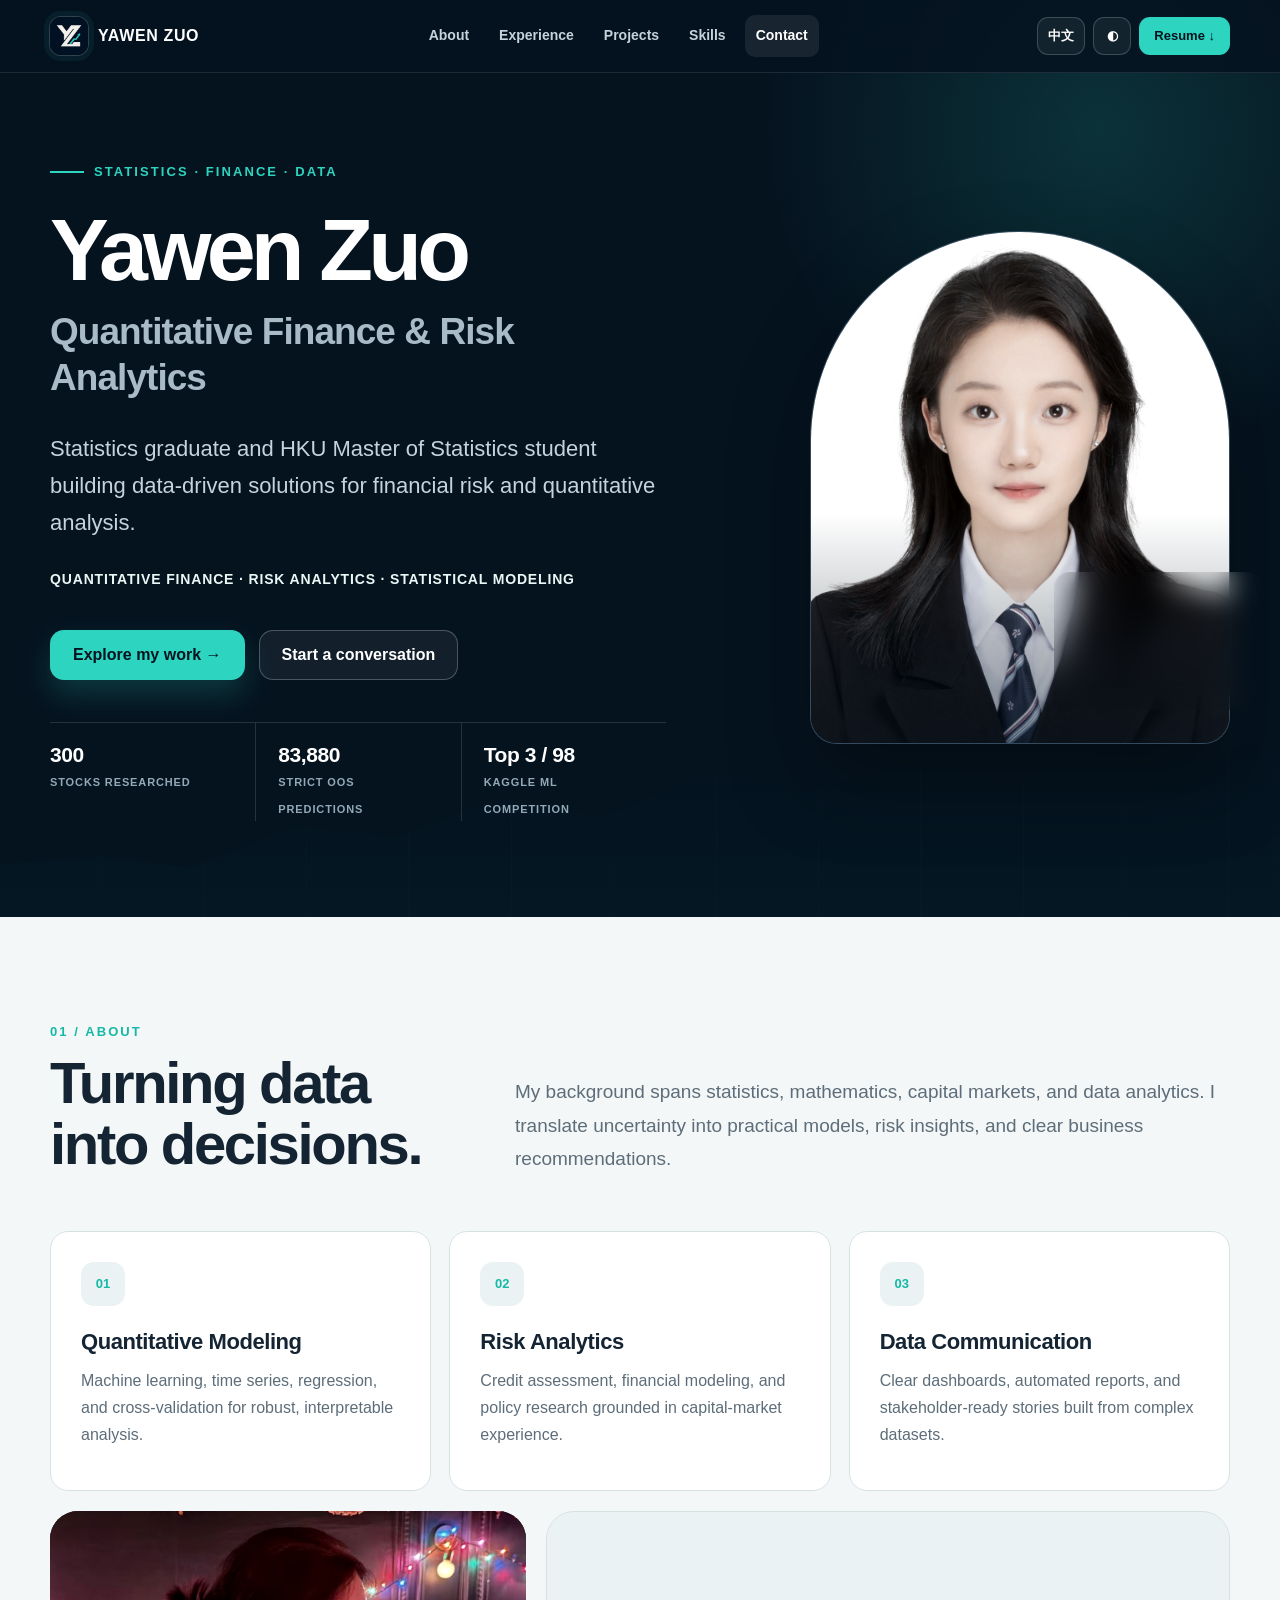
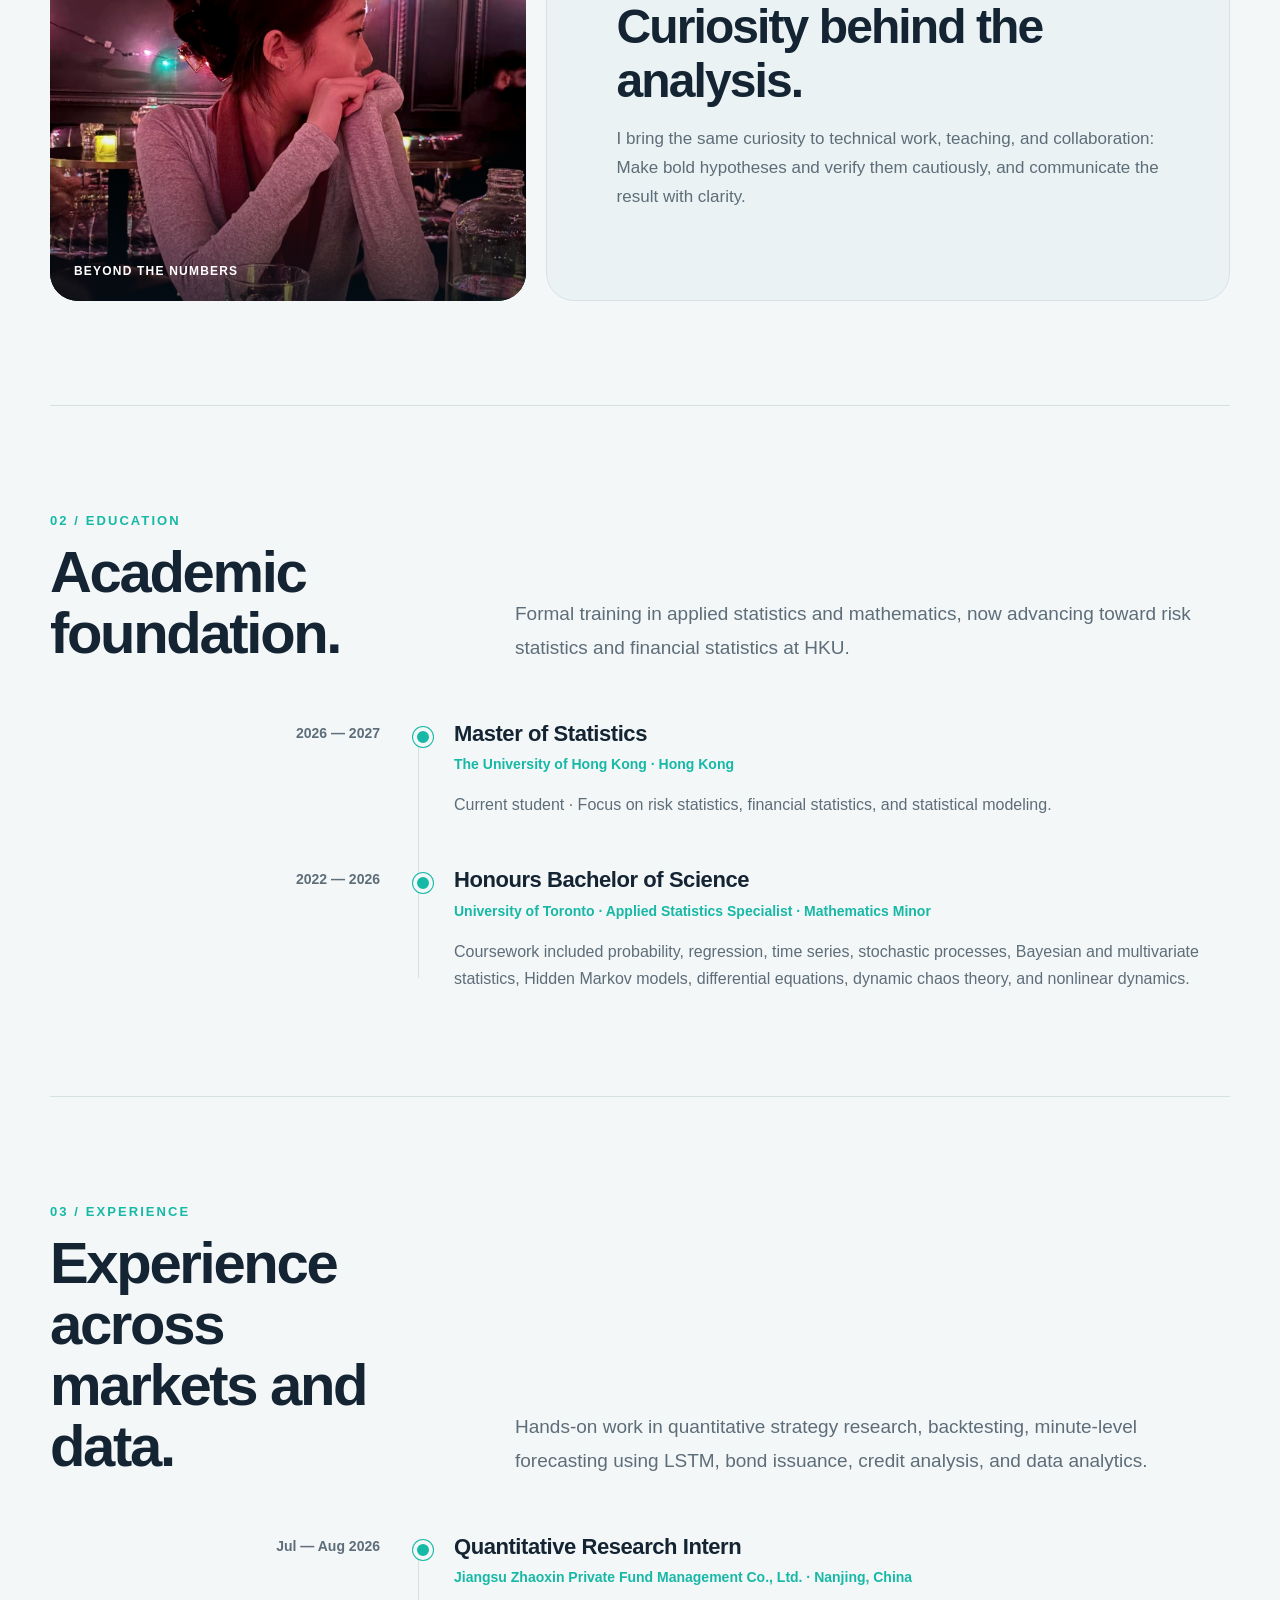
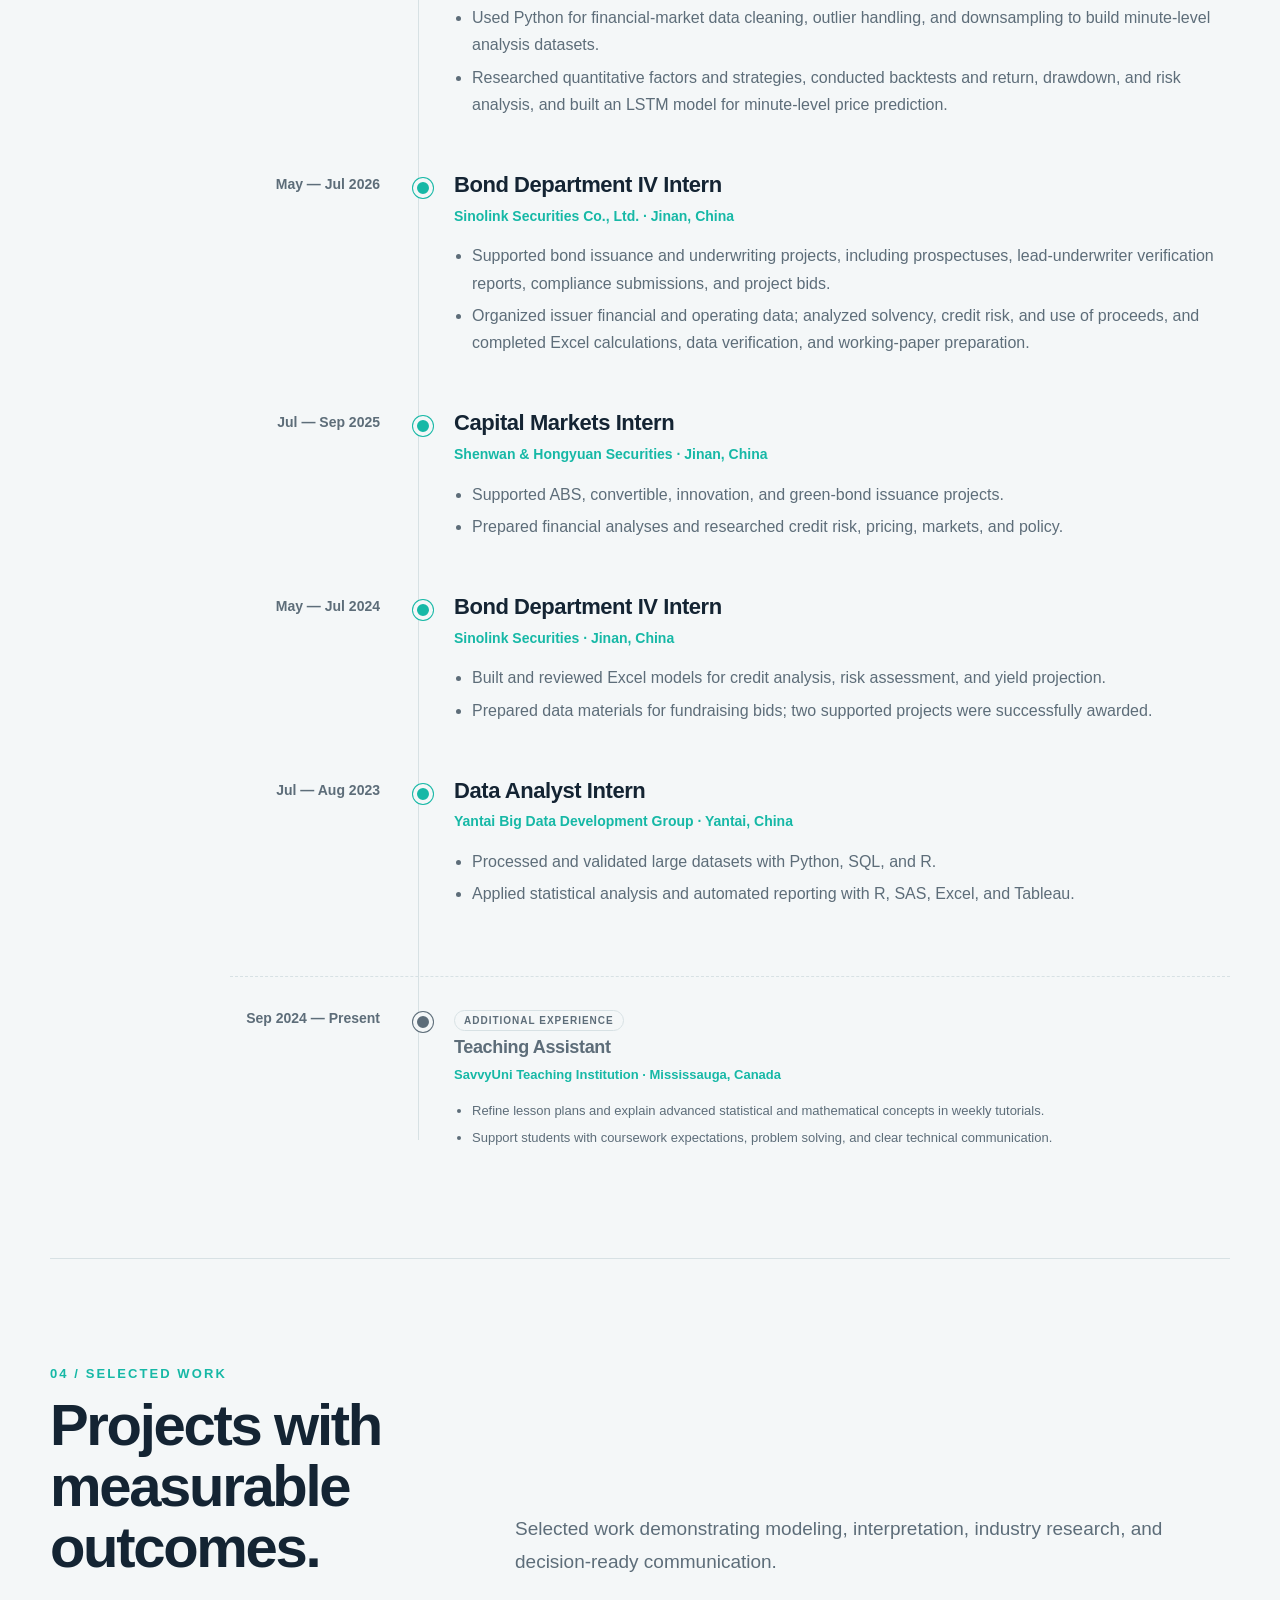
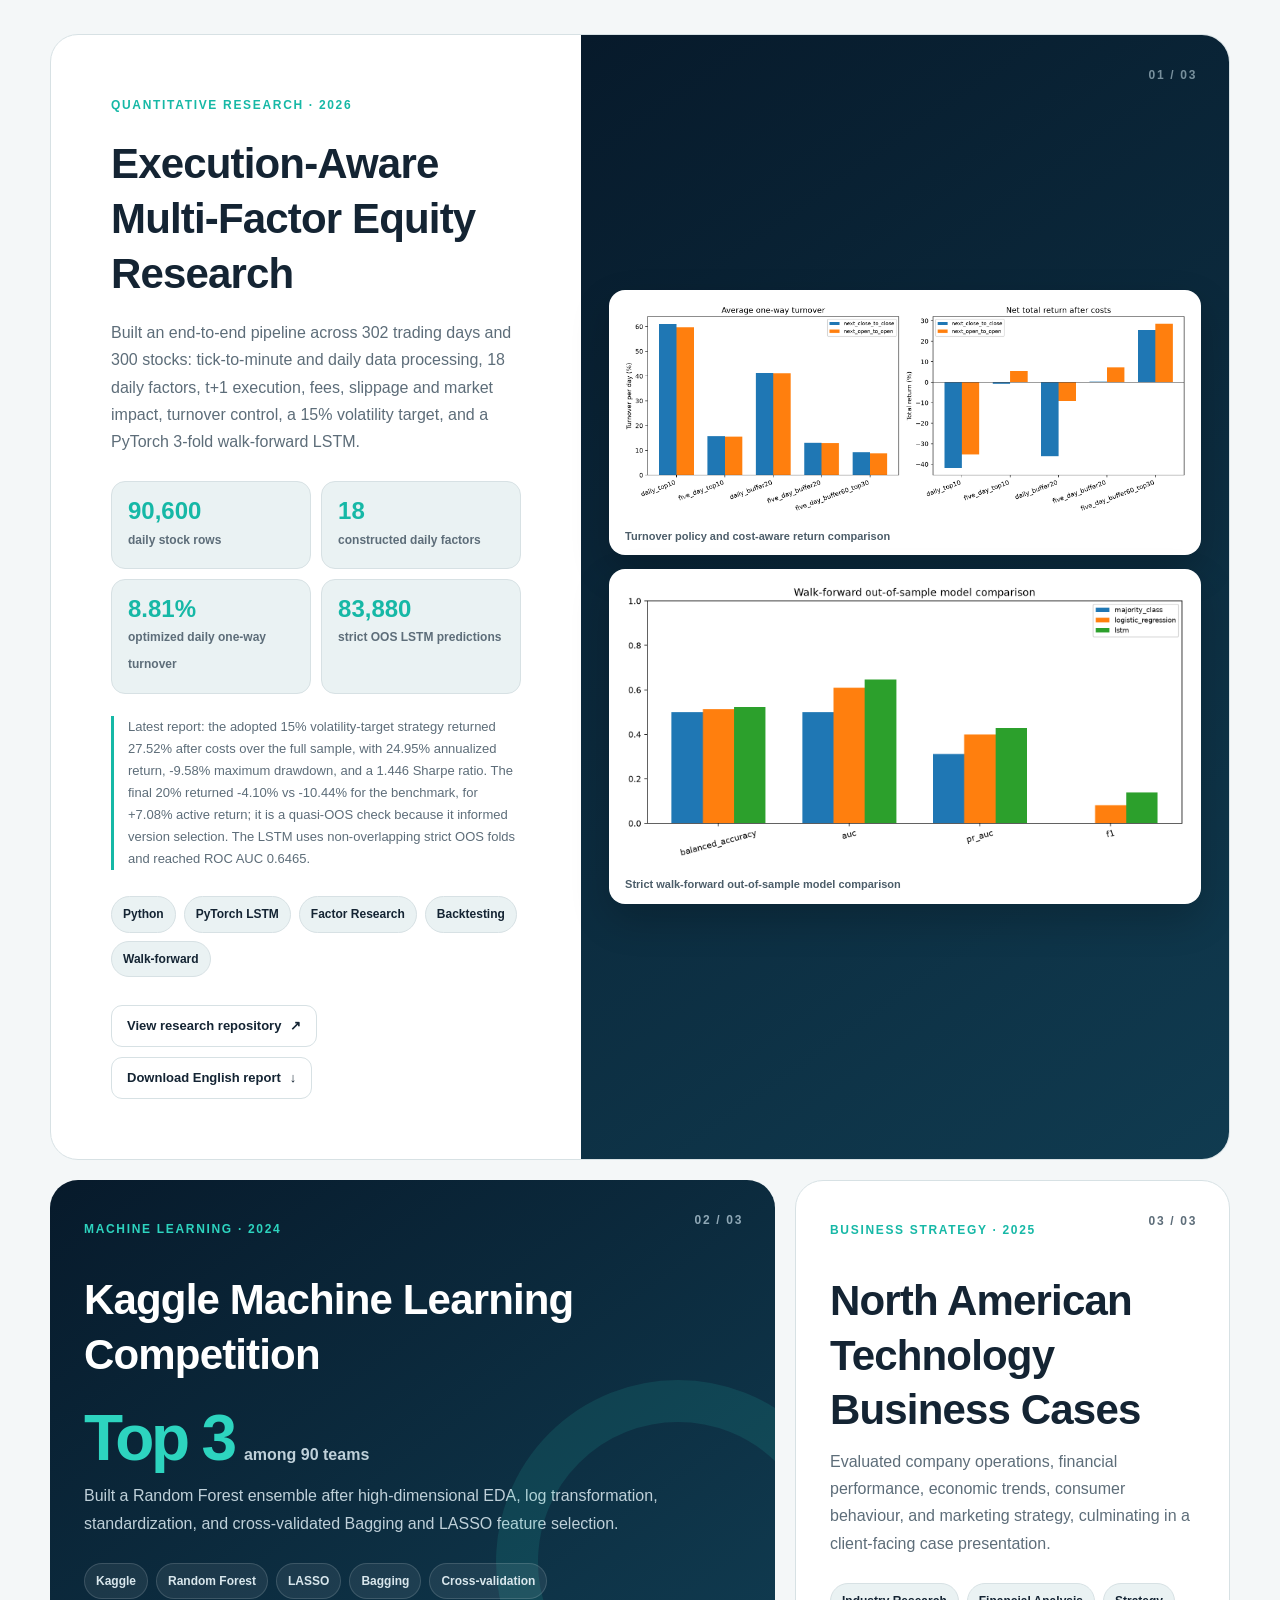
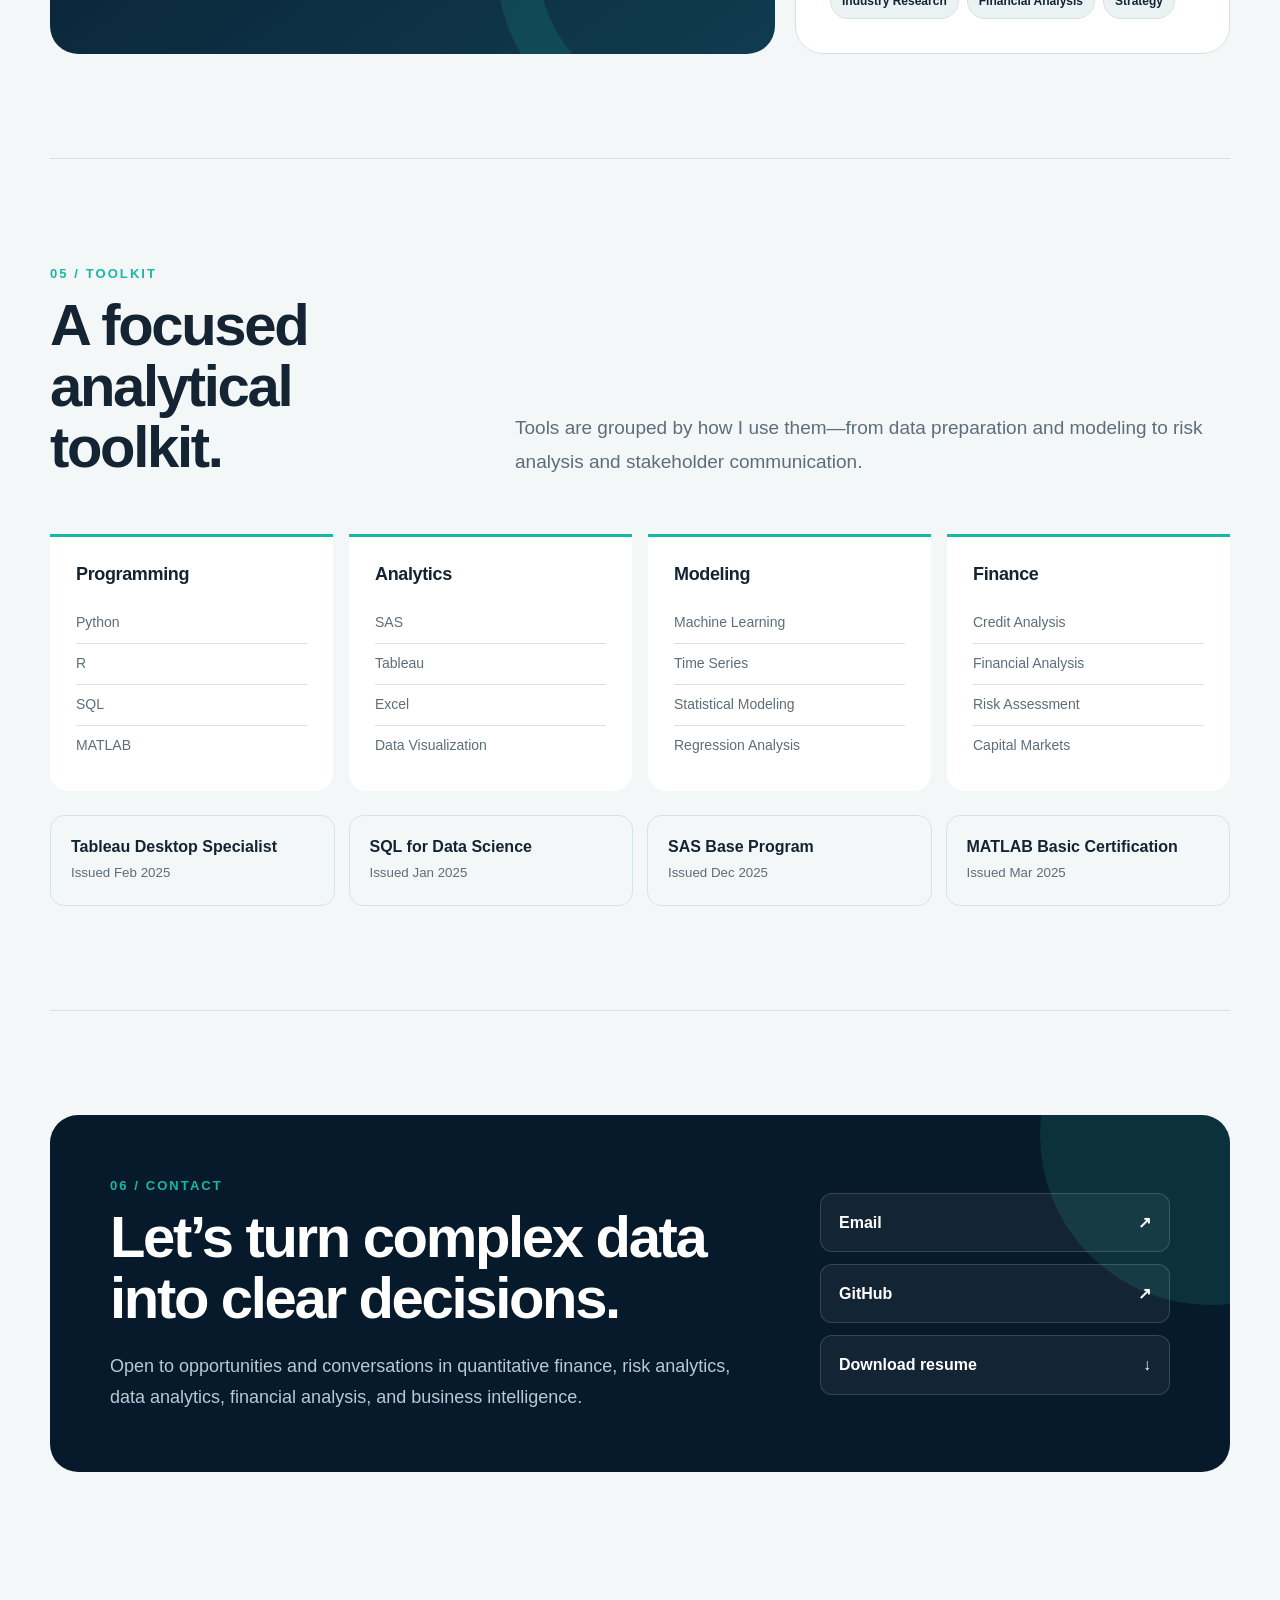
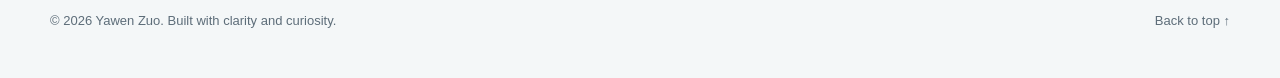
==== commit 8bc67b3c: "Update bilingual quantitative research reports" ====
--- a/index.html
+++ b/index.html
@@ -13,18 +13,6 @@
   <link rel="icon" type="image/png" href="favicon-v2.png" />
 
   <style>
-    .project-link.is-disabled {
-      opacity: 0.52;
-      cursor: not-allowed;
-      pointer-events: none;
-      border-style: dashed;
-    }
-
-    .project-link.is-disabled:hover {
-      transform: none;
-      border-color: var(--line);
-    }
-    
     :root {
       --navy-950: #05131f;
       --navy-900: #071a2b;
@@ -1473,18 +1461,18 @@
               <span class="project-kicker" data-lang="zh">量化研究 · 2026</span>
               <h3 data-lang="en">Execution-Aware Multi-Factor Equity Research</h3>
               <h3 data-lang="zh">执行约束下的多因子量化研究</h3>
-              <p data-lang="en">Built an end-to-end pipeline across 302 trading days and 300 stocks: tick-to-minute and daily data processing, seven-factor evaluation, t+1 execution, fees, slippage and market impact, turnover control, and a PyTorch 3-fold walk-forward LSTM.</p>
-              <p data-lang="zh">围绕 302 个交易日和 300 只股票搭建端到端流程，覆盖逐笔数据清洗与分钟及日频聚合、七因子评价、t+1 执行、手续费与滑点冲击、换手控制，以及 PyTorch 3-fold walk-forward LSTM。</p>
+              <p data-lang="en">Built an end-to-end pipeline across 302 trading days and 300 stocks: tick-to-minute and daily data processing, 18 daily factors, t+1 execution, fees, slippage and market impact, turnover control, a 15% volatility target, and a PyTorch 3-fold walk-forward LSTM.</p>
+              <p data-lang="zh">围绕 302 个交易日和 300 只股票搭建端到端流程，覆盖逐笔数据清洗与分钟及日频聚合、18 个日频因子、t+1 执行、手续费与滑点冲击、换手控制、15% 波动率目标，以及 PyTorch 3-fold walk-forward LSTM。</p>
 
               <div class="quant-stats">
                 <div class="quant-stat"><strong>90,600</strong><span data-lang="en">daily stock rows</span><span data-lang="zh">日频股票记录</span></div>
-                <div class="quant-stat"><strong>7</strong><span data-lang="en">evaluated factors</span><span data-lang="zh">个评价因子</span></div>
-                <div class="quant-stat"><strong>8.76%</strong><span data-lang="en">optimized daily one-way turnover</span><span data-lang="zh">优化后日均单边换手</span></div>
+                <div class="quant-stat"><strong>18</strong><span data-lang="en">constructed daily factors</span><span data-lang="zh">个构建日频因子</span></div>
+                <div class="quant-stat"><strong>8.81%</strong><span data-lang="en">optimized daily one-way turnover</span><span data-lang="zh">优化后日均单边换手</span></div>
                 <div class="quant-stat"><strong>83,880</strong><span data-lang="en">strict OOS LSTM predictions</span><span data-lang="zh">严格样本外 LSTM 预测</span></div>
               </div>
 
-              <div class="research-note" data-lang="en">Time-ordered holdout check: -4.95% strategy return vs -10.44% benchmark, for +6.13% active return. This is a quasi-OOS robustness check; the LSTM uses non-overlapping strict OOS test folds and reached ROC AUC 0.6465.</div>
-              <div class="research-note" data-lang="zh">时间有序后 20% 检查：策略收益 -4.95%，基准 -10.44%，主动收益 +6.13%。该结果属于准样本外稳健性检查；LSTM 使用互不重叠的严格样本外测试窗口，ROC AUC 为 0.6465。</div>
+              <div class="research-note" data-lang="en">Latest report: the adopted 15% volatility-target strategy returned 27.52% after costs over the full sample, with 24.95% annualized return, -9.58% maximum drawdown, and a 1.446 Sharpe ratio. The final 20% returned -4.10% vs -10.44% for the benchmark, for +7.08% active return; it is a quasi-OOS check because it informed version selection. The LSTM uses non-overlapping strict OOS folds and reached ROC AUC 0.6465.</div>
+              <div class="research-note" data-lang="zh">最新报告：最终采用的 15% 波动率目标策略在完整样本中实现成本后累计收益 27.52%、年化收益 24.95%、最大回撤 -9.58%，夏普率 1.446。后 20% 区间策略收益 -4.10%，基准 -10.44%，主动收益 +7.08%；由于该区间参与版本选择，因此属于准样本外检查。LSTM 使用互不重叠的严格样本外测试窗口，ROC AUC 为 0.6465。</div>
               <div class="tags"><span class="tag">Python</span><span class="tag">PyTorch LSTM</span><span class="tag">Factor Research</span><span class="tag">Backtesting</span><span class="tag">Walk-forward</span></div>
               <div class="project-links">
                 <!-- GitHub 代码仓库 -->
@@ -1499,27 +1487,17 @@
                     <span aria-hidden="true">↗</span>
                   </a>
 
-                  <!-- 中文版研究报告 -->
+                  <!-- 报告链接随网页语言切换 -->
                   <a
+                    id="report-download"
                     class="project-link"
-                    href="./quant_research_report_zh.pdf"
-                    download="Yawen_Zuo_Quant_Research_Report_ZH.pdf"
+                    href="quant_research_report_en.pdf"
+                    download="Yawen_Zuo_Quantitative_Trading_Report_EN.pdf"
                   >
-                    <span data-lang="en">Download Chinese report</span>
-                    <span data-lang="zh">下载中文版报告</span>
+                    <span data-lang="en">Download English report</span>
+                    <span data-lang="zh">下载中文报告</span>
                     <span aria-hidden="true">↓</span>
                   </a>
-
-                  <!-- 英文版暂未完成 -->
-                  <span
-                    class="project-link is-disabled"
-                    aria-disabled="true"
-                    title="English report coming soon"
-                  >
-                    <span data-lang="en">English report · Coming soon</span>
-                    <span data-lang="zh">英文版报告 · 即将上线</span>
-                    <span aria-hidden="true">◷</span>
-                  </span>
                 </div>
             </div>
 
@@ -1620,6 +1598,7 @@
     const navLinks = document.getElementById('nav-links');
     const resumeNav = document.getElementById('resume-nav');
     const resumeContact = document.getElementById('resume-contact');
+    const reportDownload = document.getElementById('report-download');
 
     function setLanguage(language) {
       const isChinese = language === 'zh';
@@ -1630,6 +1609,10 @@
       languageToggle.setAttribute('aria-pressed', String(isChinese));
       resumeNav.href = isChinese ? 'resume_zh.pdf' : 'resume_en.pdf';
       resumeContact.href = isChinese ? 'resume_zh.pdf' : 'resume_en.pdf';
+      reportDownload.href = isChinese ? 'quant_research_report_zh.pdf' : 'quant_research_report_en.pdf';
+      reportDownload.download = isChinese
+        ? 'Yawen_Zuo_Quantitative_Trading_Report_ZH.pdf'
+        : 'Yawen_Zuo_Quantitative_Trading_Report_EN.pdf';
       document.title = isChinese ? '左雅文 | 量化金融与风险分析' : 'Yawen Zuo | Quantitative Finance & Risk Analytics';
       document.querySelector('meta[name="description"]').content = isChinese
         ? '左雅文的双语作品集，聚焦量化金融、风险分析、统计建模与数据科学。'
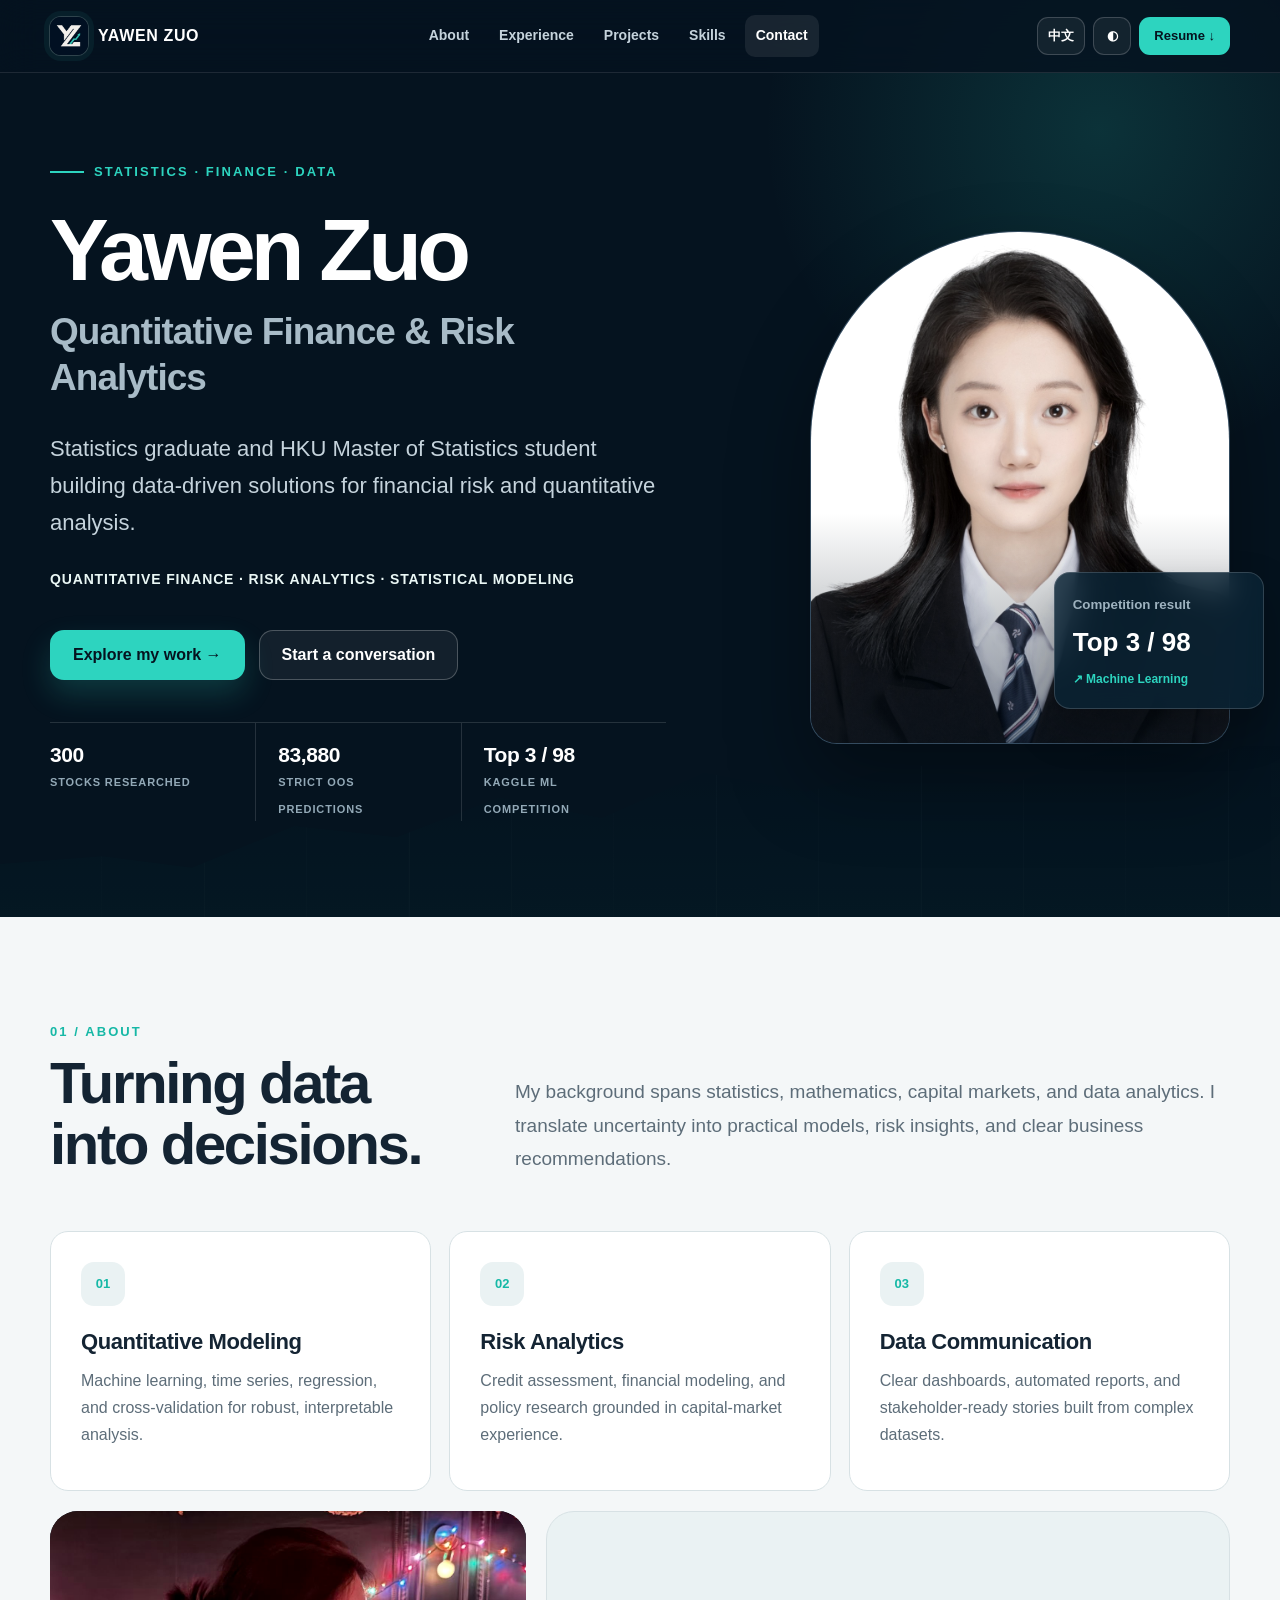
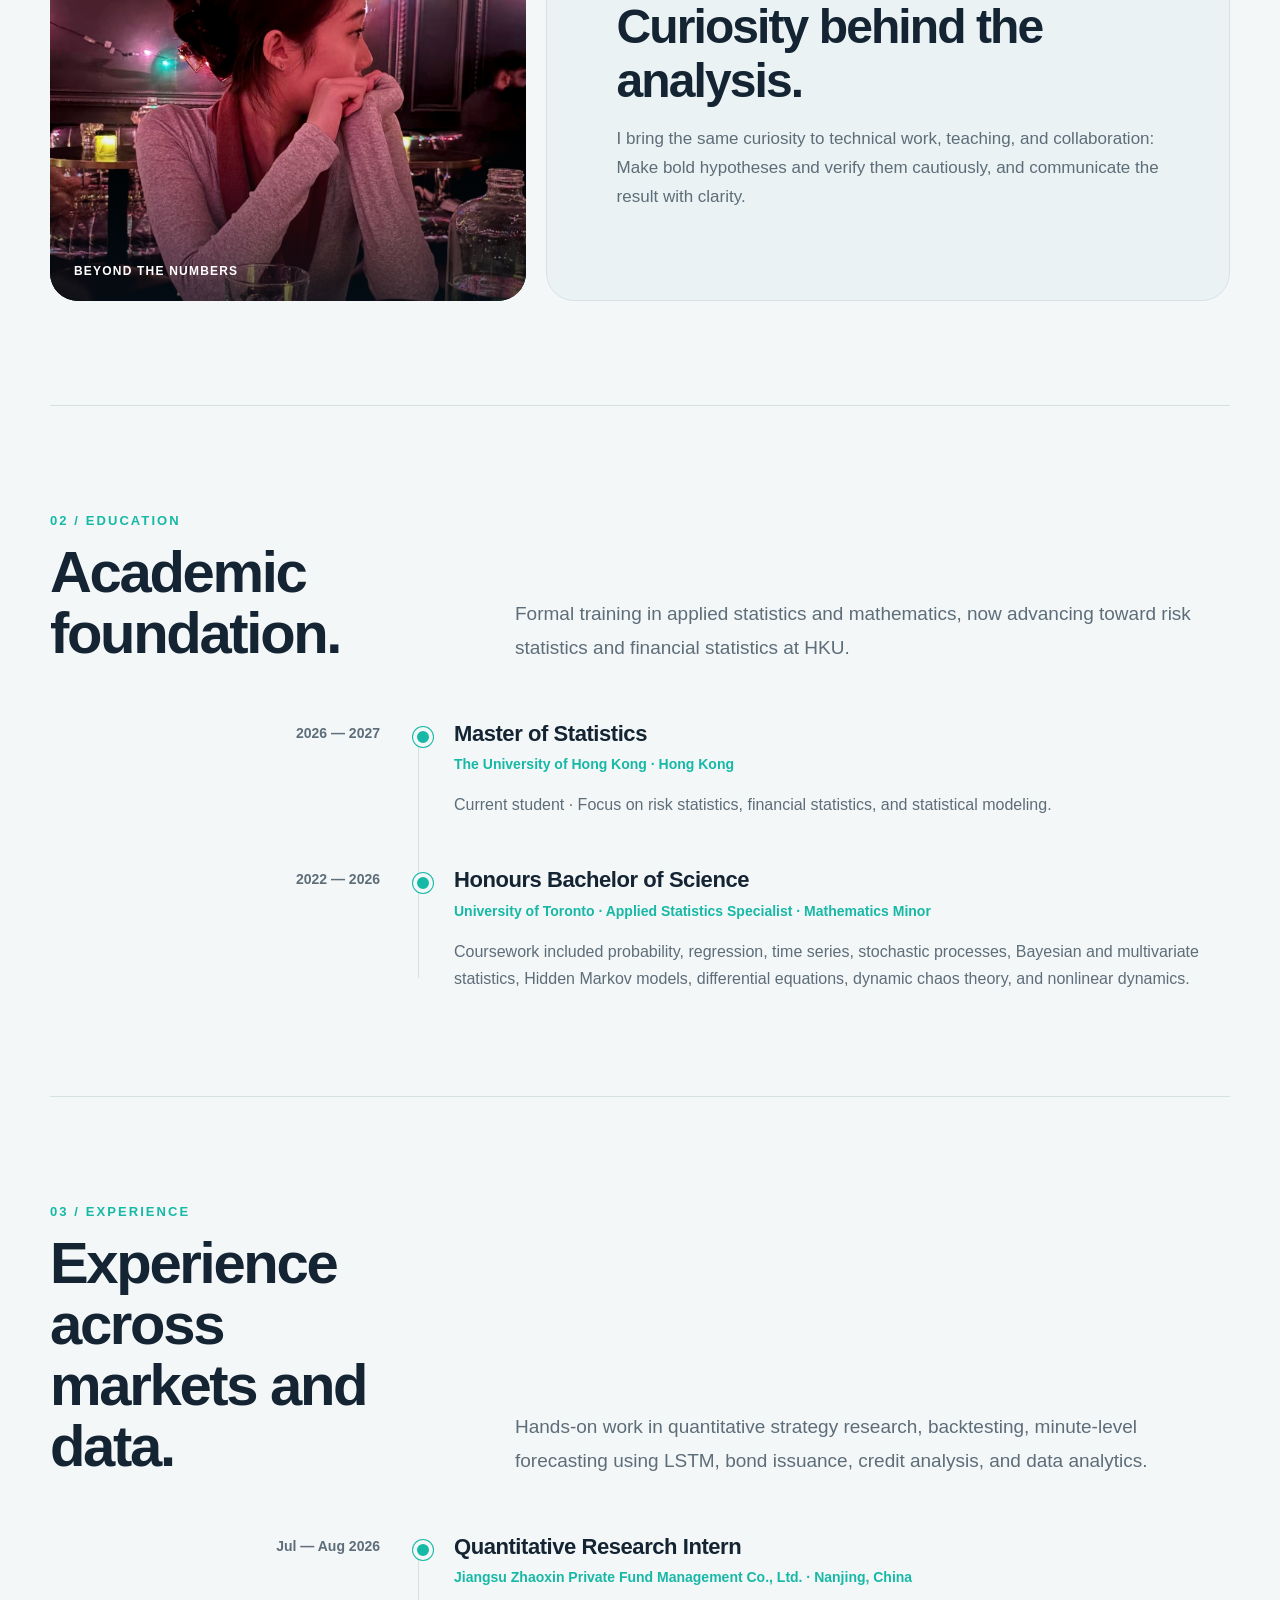
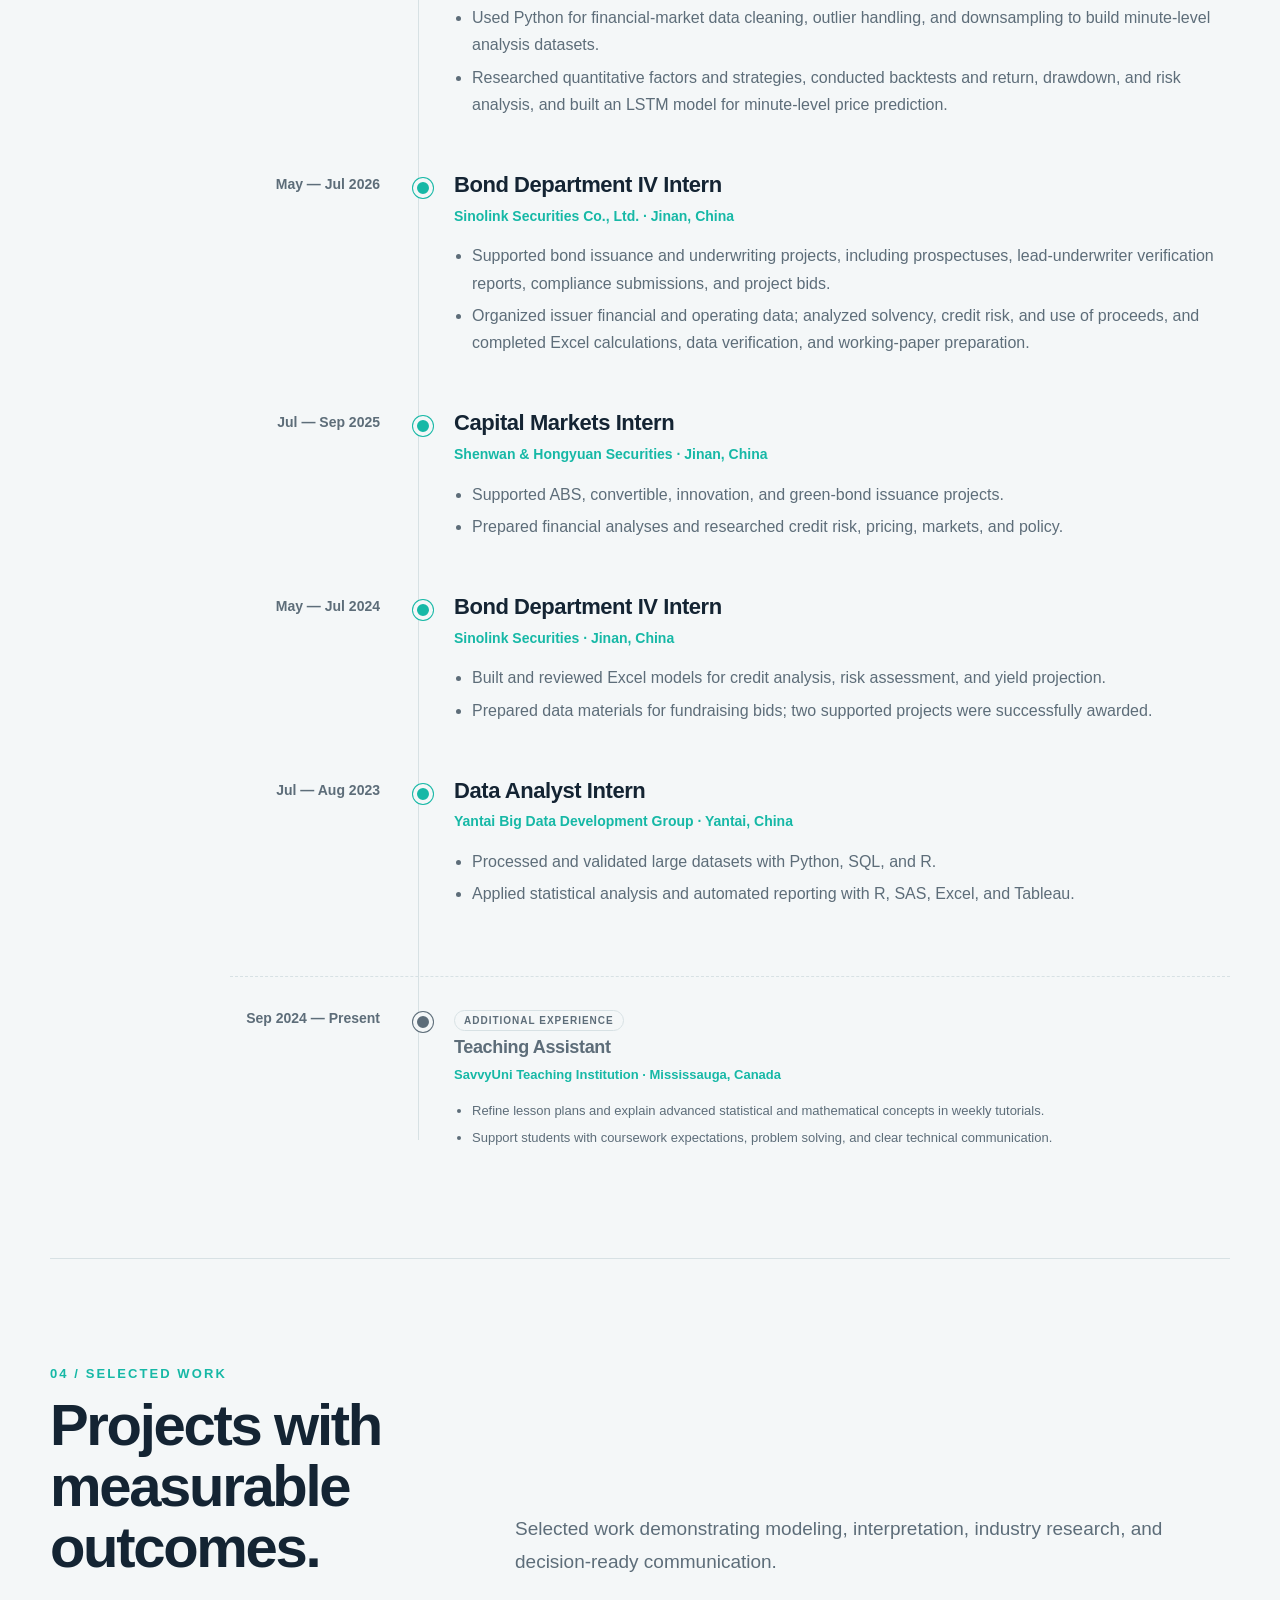
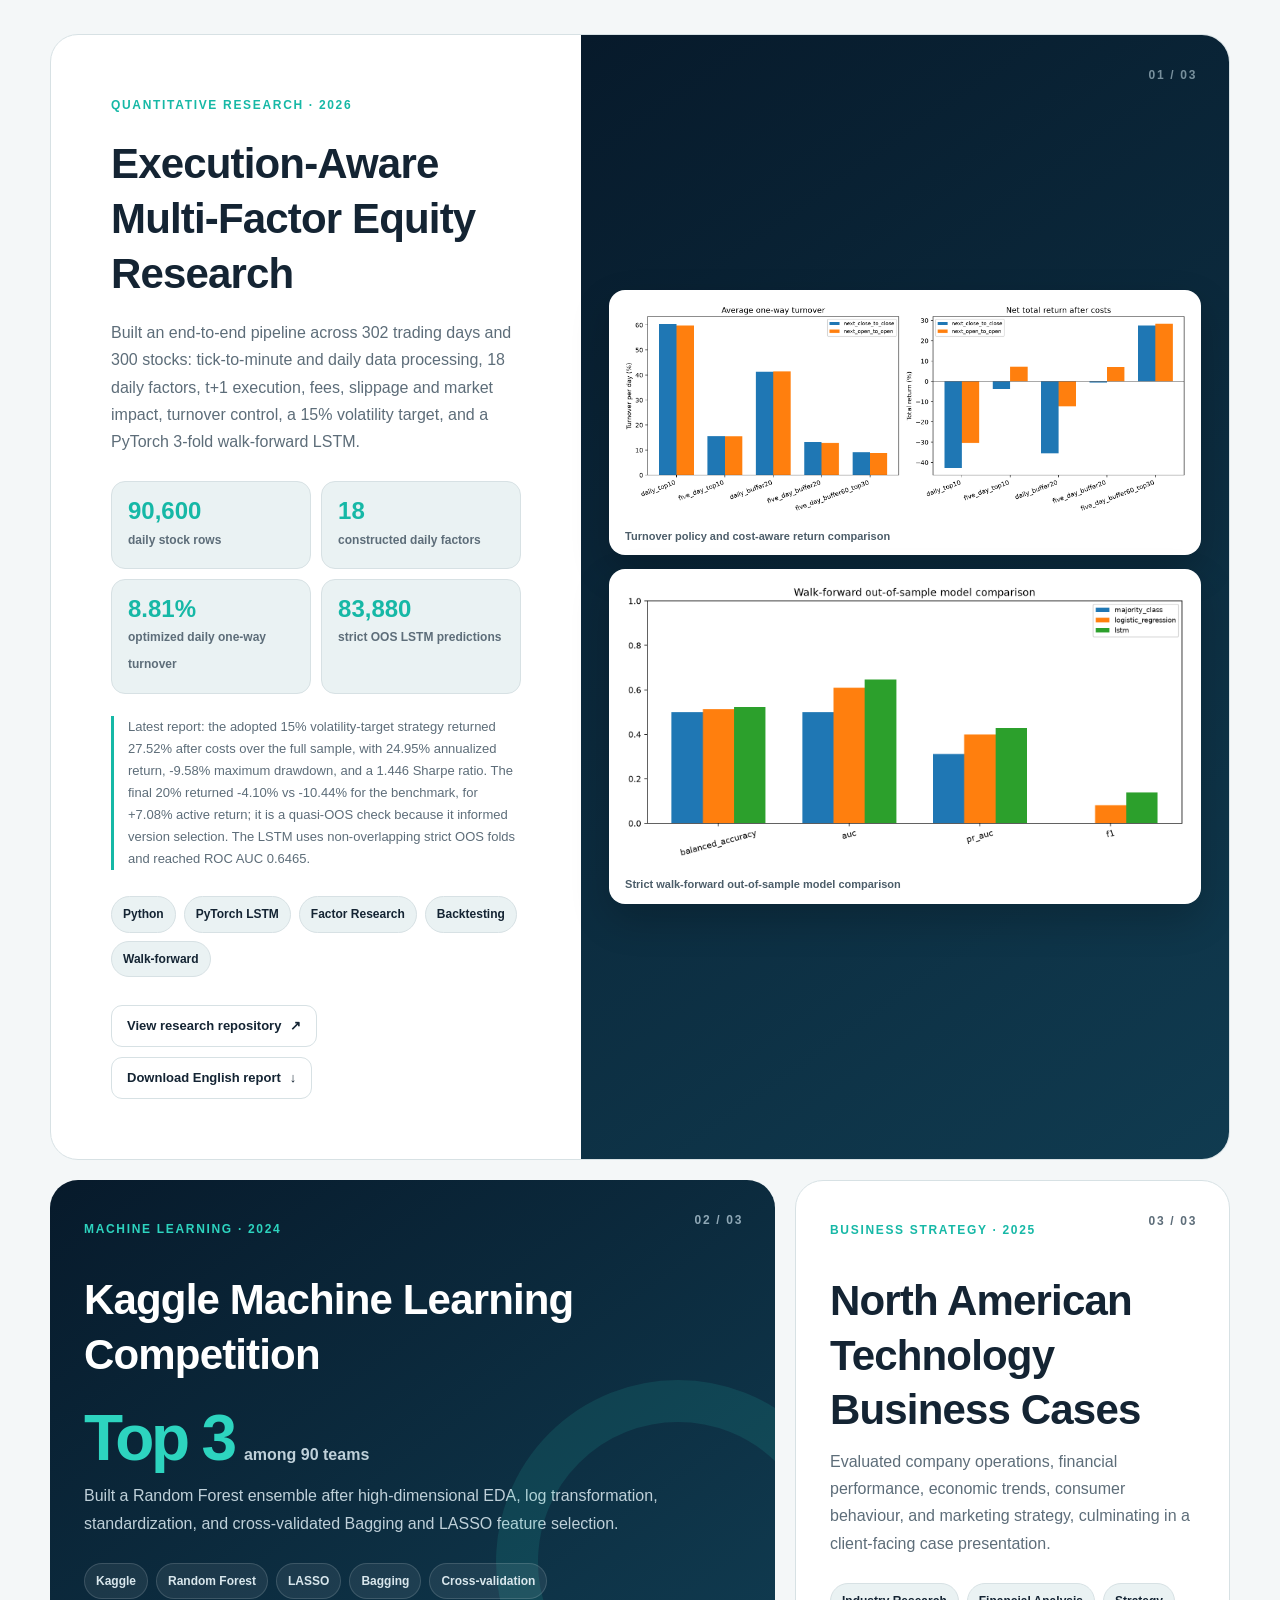
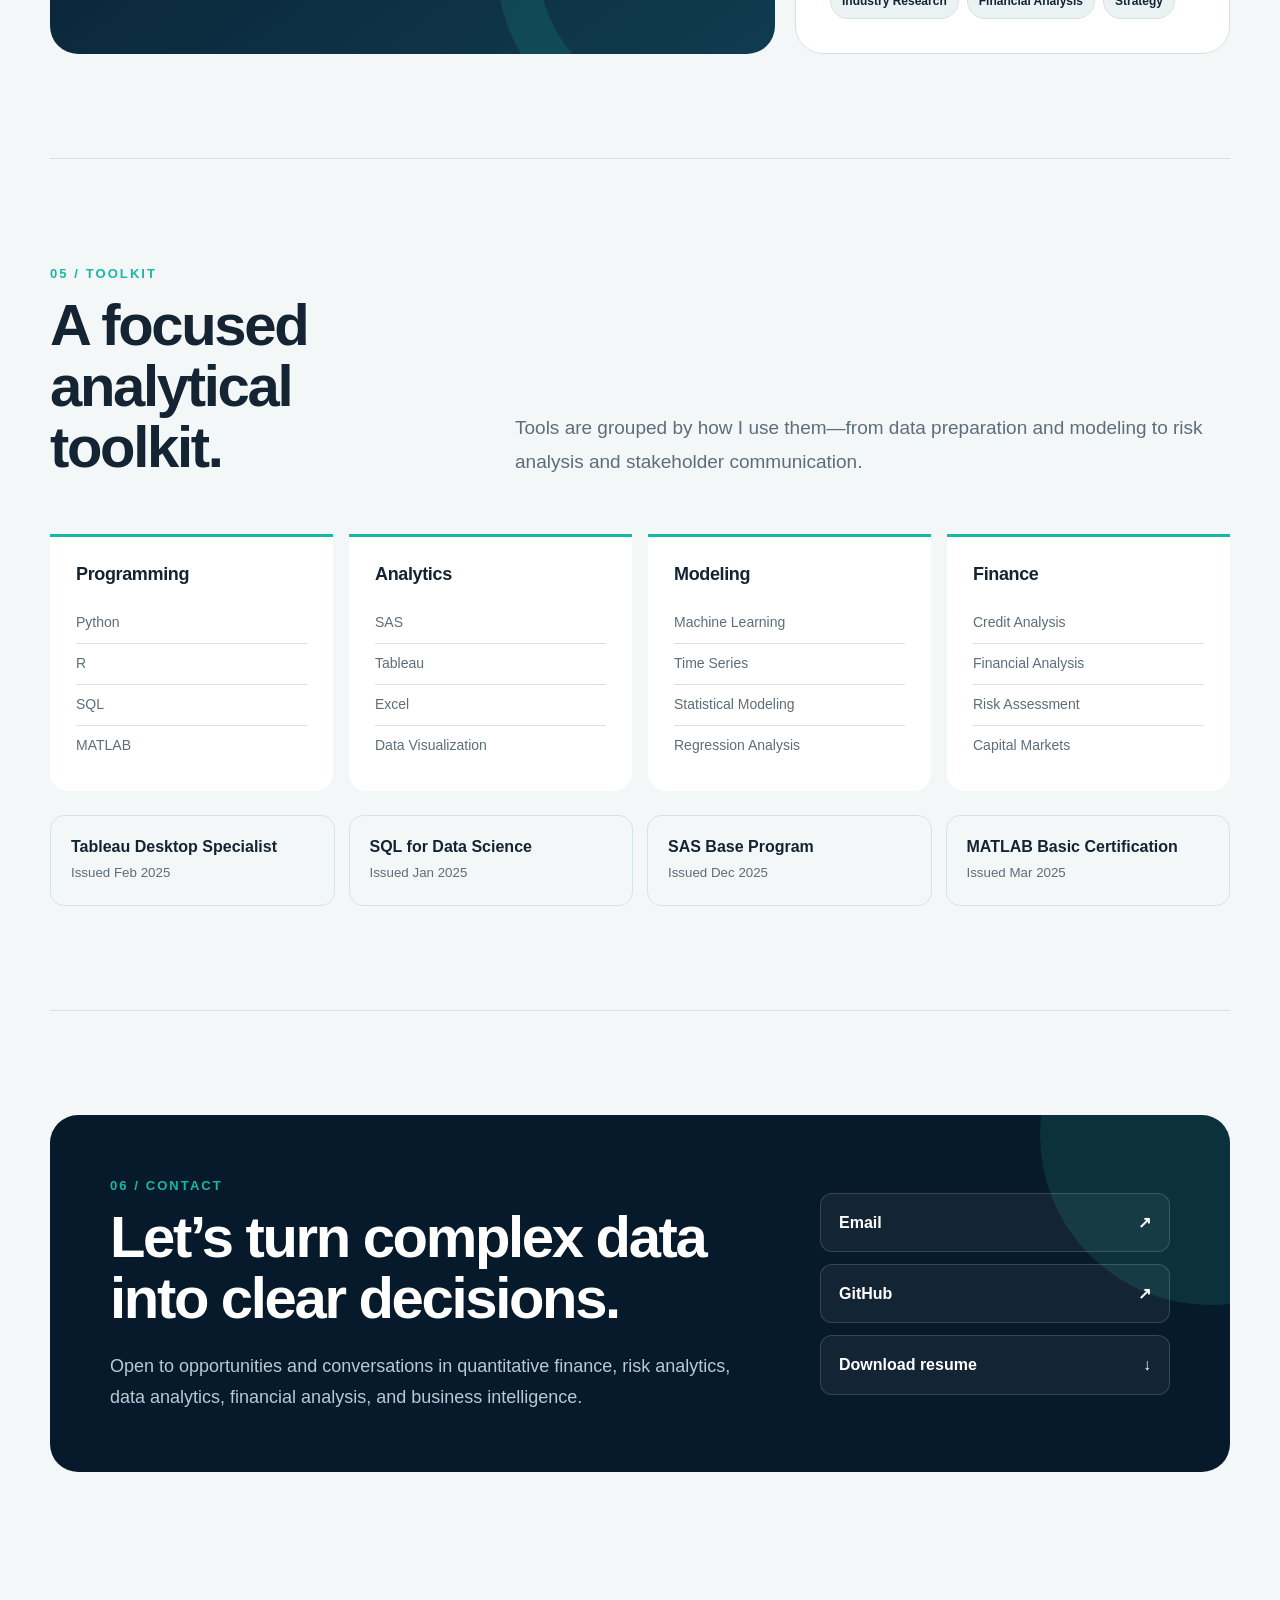
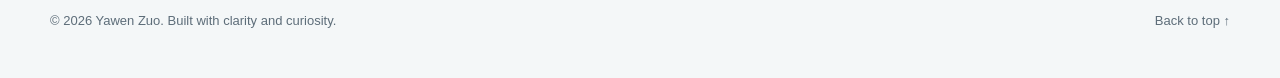
==== commit 1a960141: "Update project visuals from latest report" ====
--- a/index.html
+++ b/index.html
@@ -1503,12 +1503,12 @@
 
             <div class="quant-visuals">
               <figure>
-                <img src="quant_turnover.png" alt="Comparison of turnover policies and net returns after transaction costs" width="2000" height="768" loading="lazy" />
+                <img src="quant_turnover.png?v=20260811" alt="Comparison of turnover policies and net returns after transaction costs" width="2000" height="768" loading="lazy" />
                 <figcaption data-lang="en">Turnover policy and cost-aware return comparison</figcaption>
                 <figcaption data-lang="zh">换手政策与成本后收益对比</figcaption>
               </figure>
               <figure>
-                <img src="quant_lstm_models.png" alt="Walk-forward out-of-sample comparison of LSTM and baseline models" width="1520" height="768" loading="lazy" />
+                <img src="quant_lstm_models.png?v=20260811" alt="Walk-forward out-of-sample comparison of LSTM and baseline models" width="1520" height="768" loading="lazy" />
                 <figcaption data-lang="en">Strict walk-forward out-of-sample model comparison</figcaption>
                 <figcaption data-lang="zh">严格 walk-forward 样本外模型比较</figcaption>
               </figure>
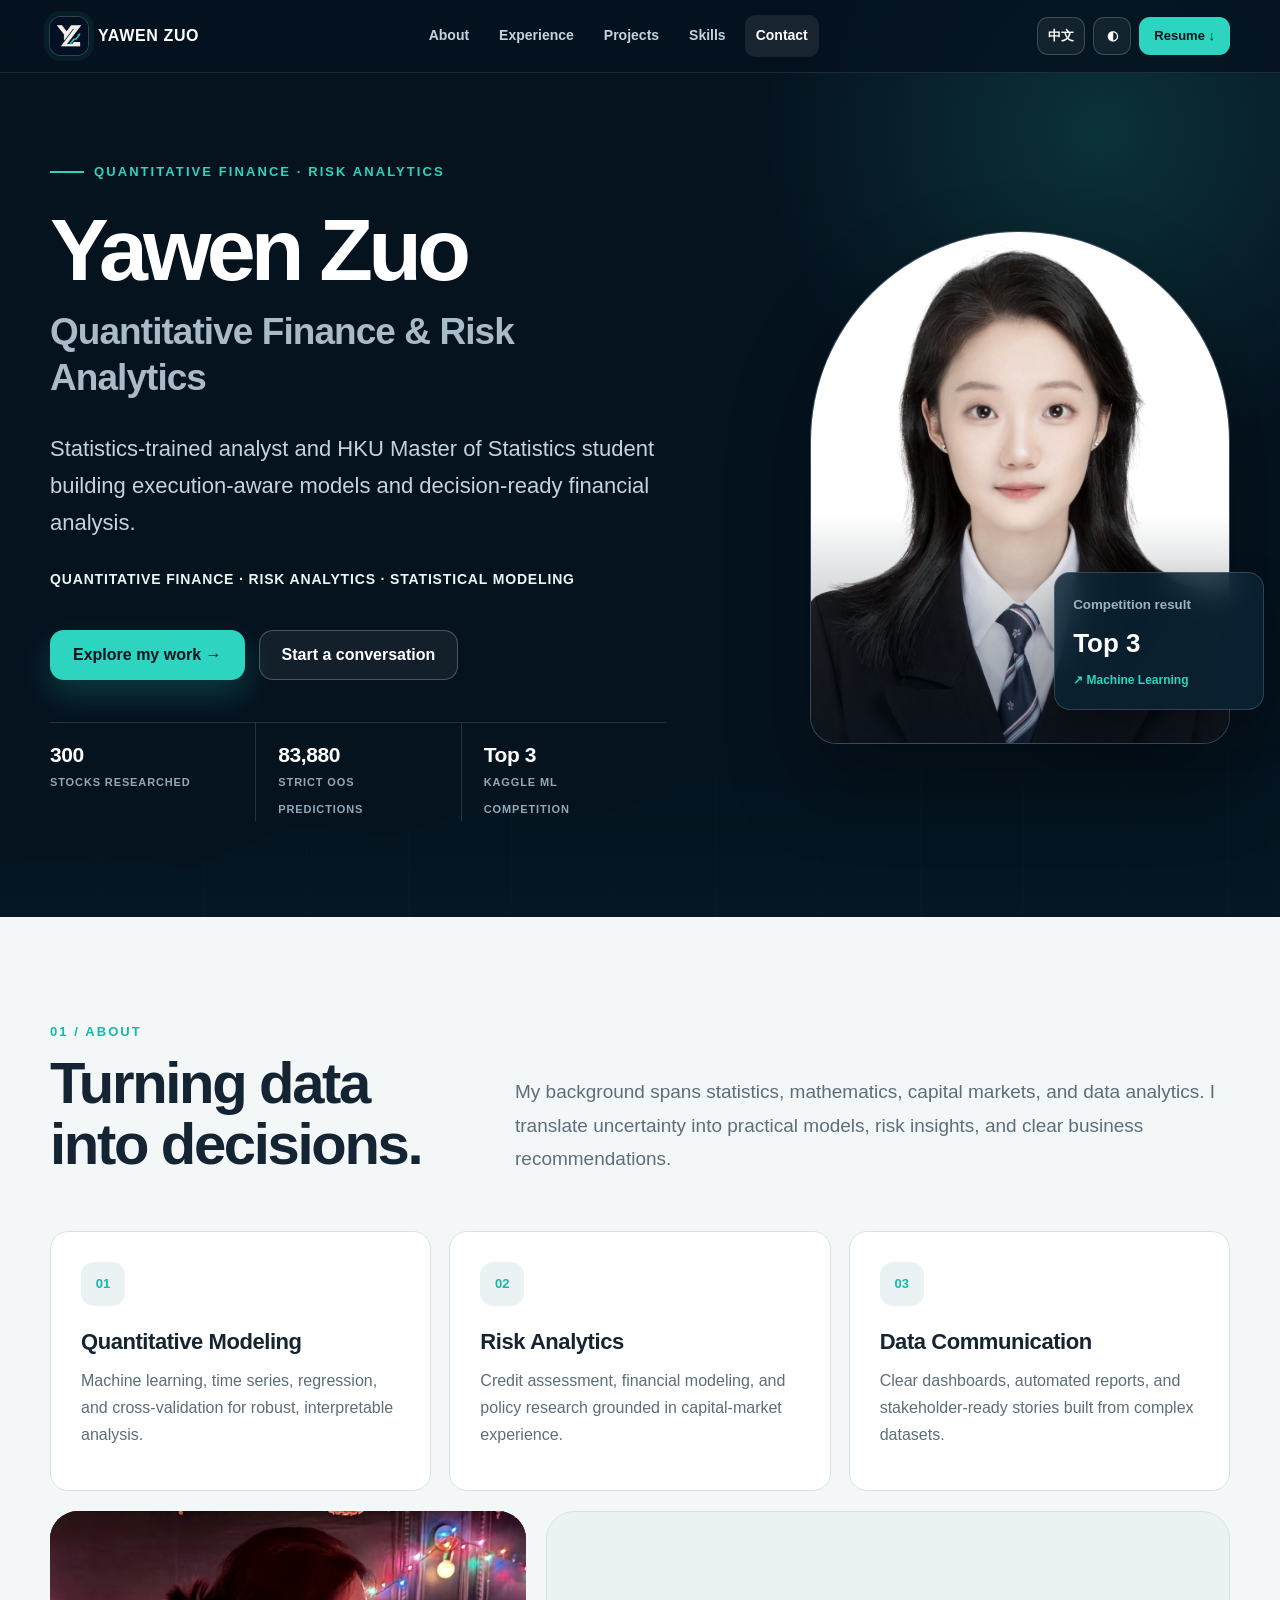
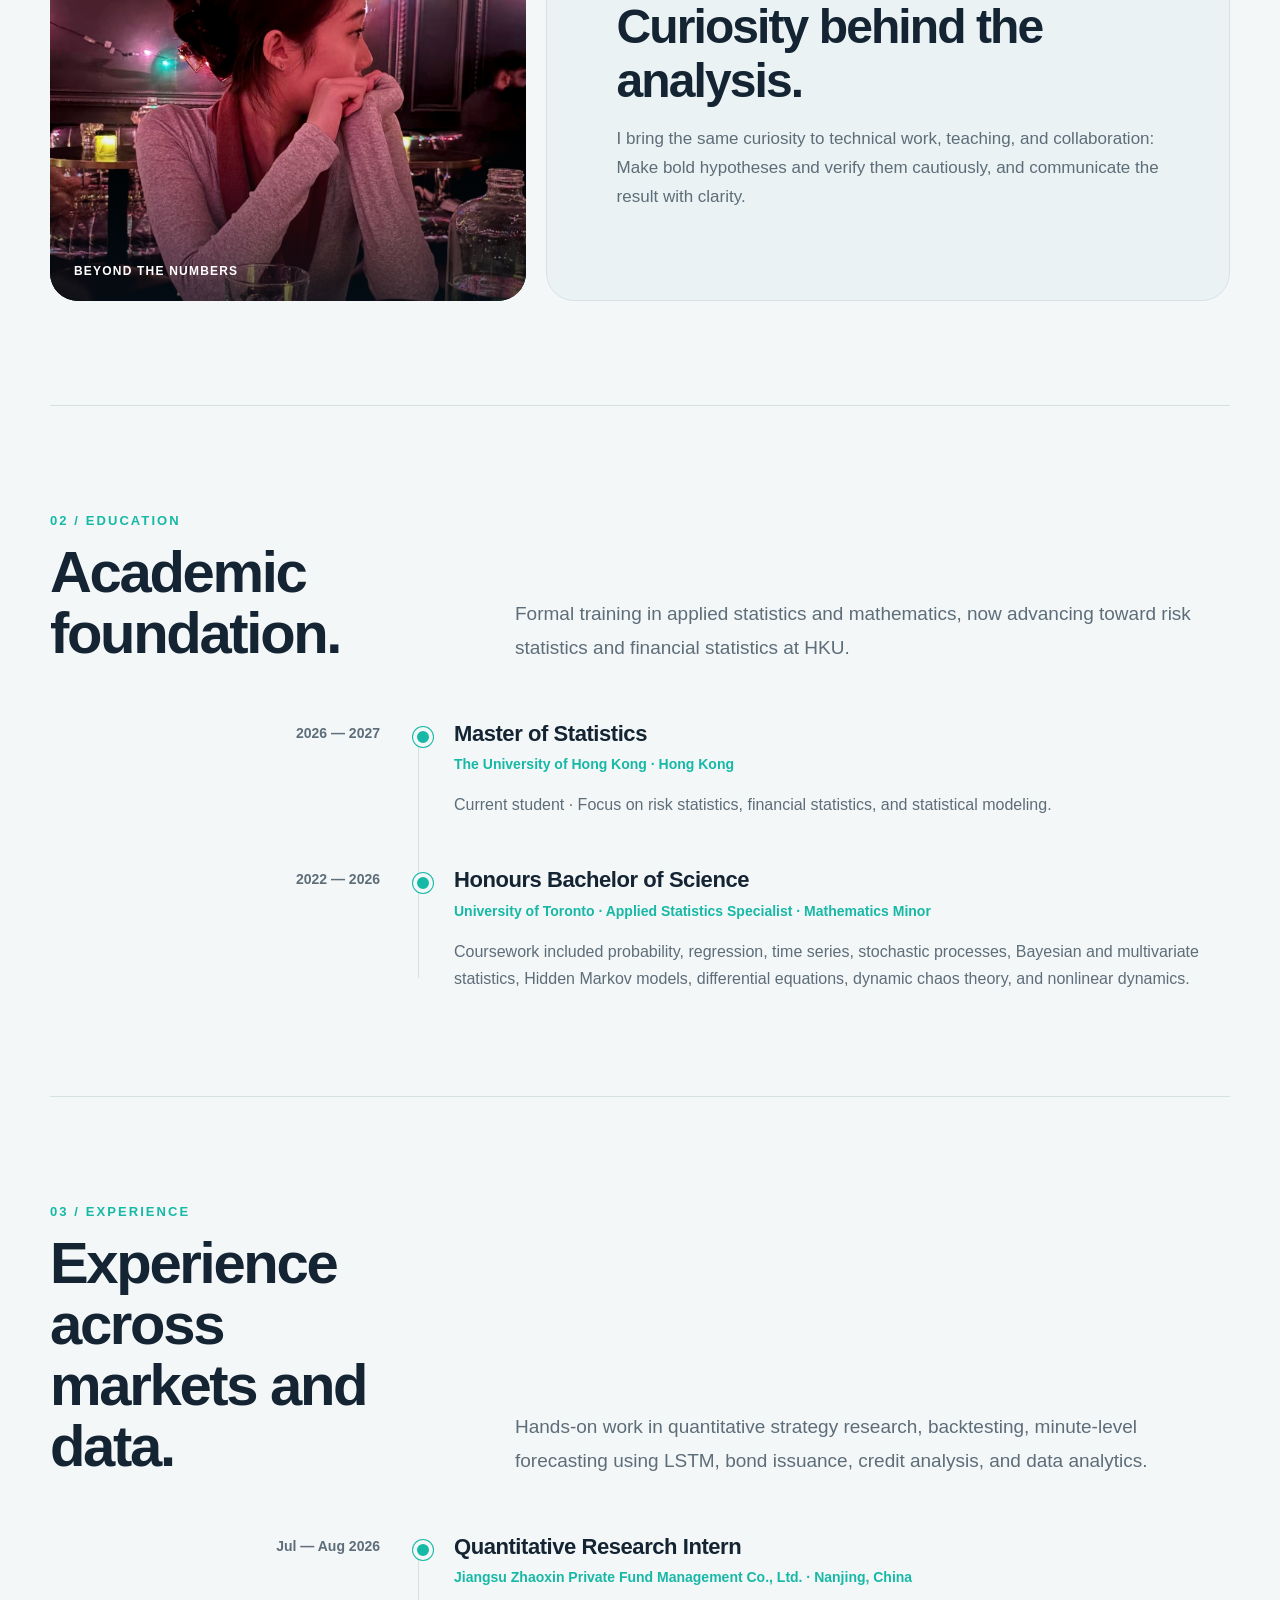
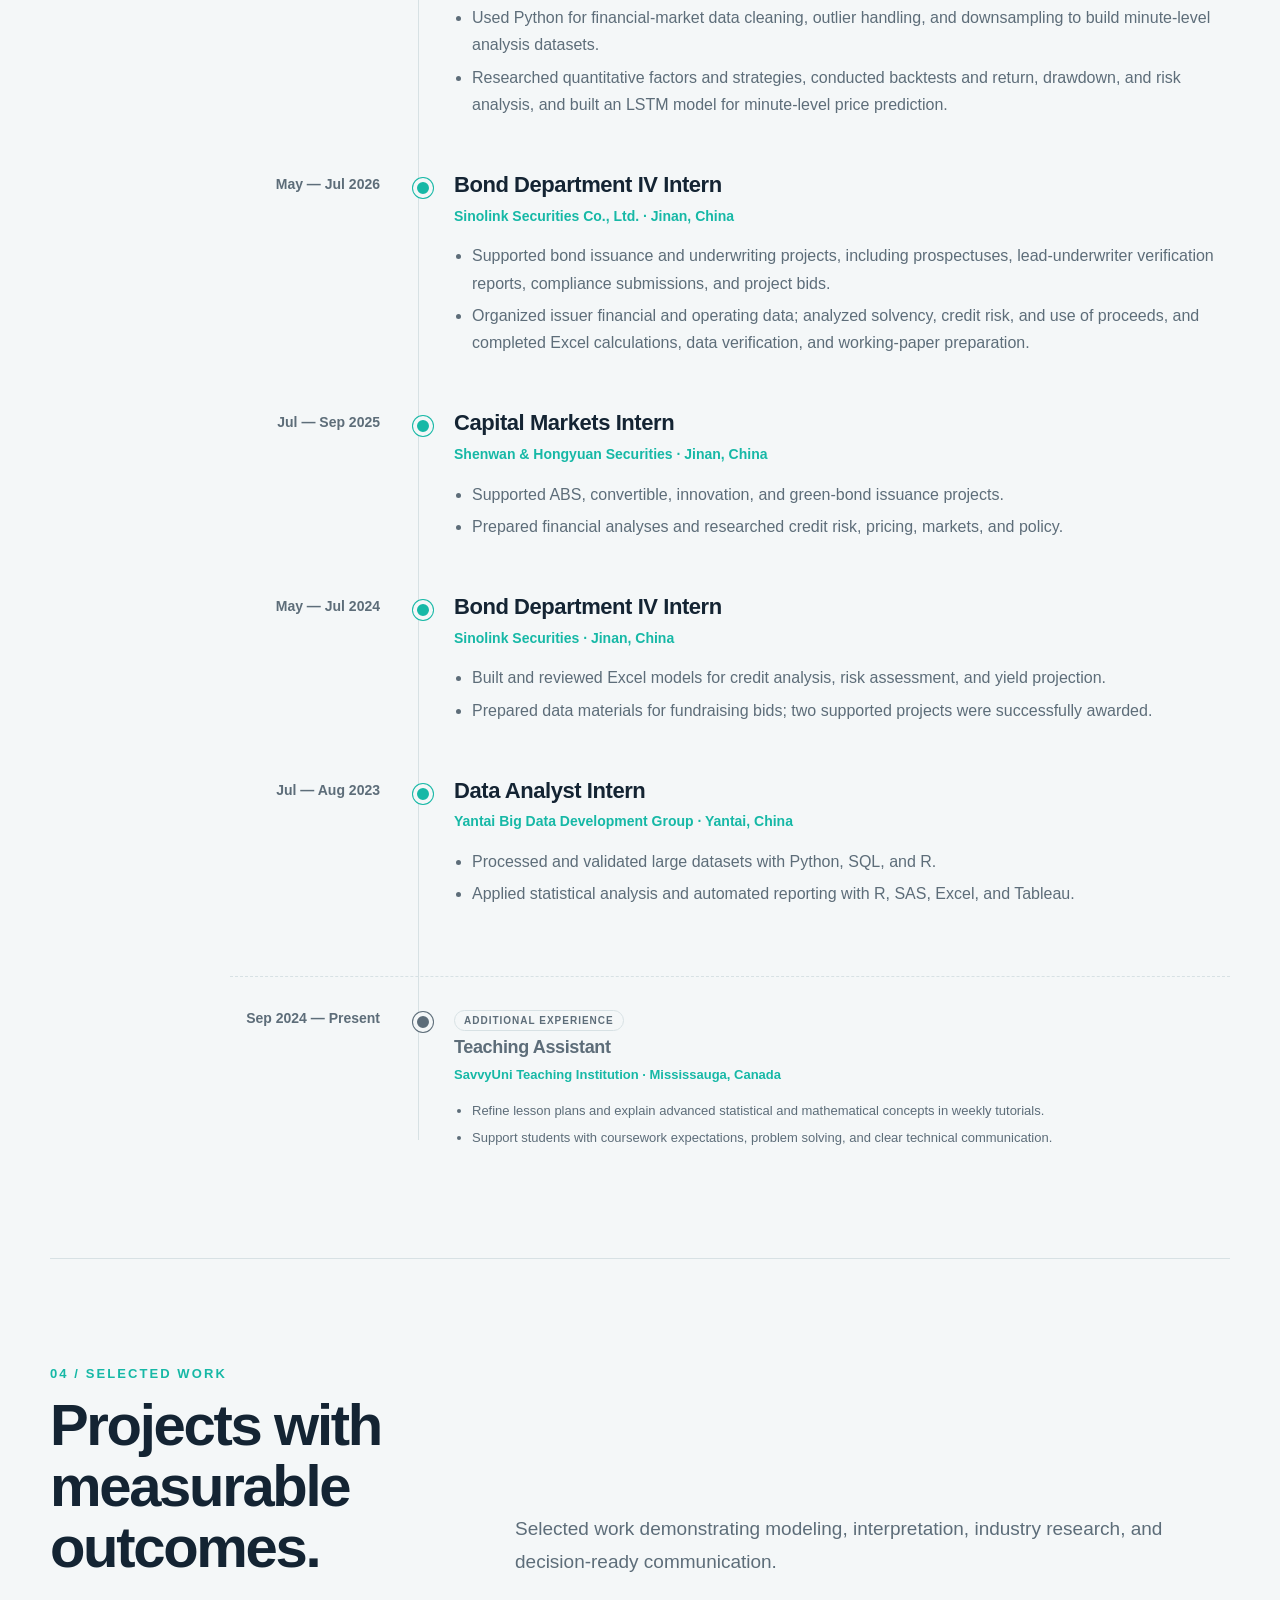
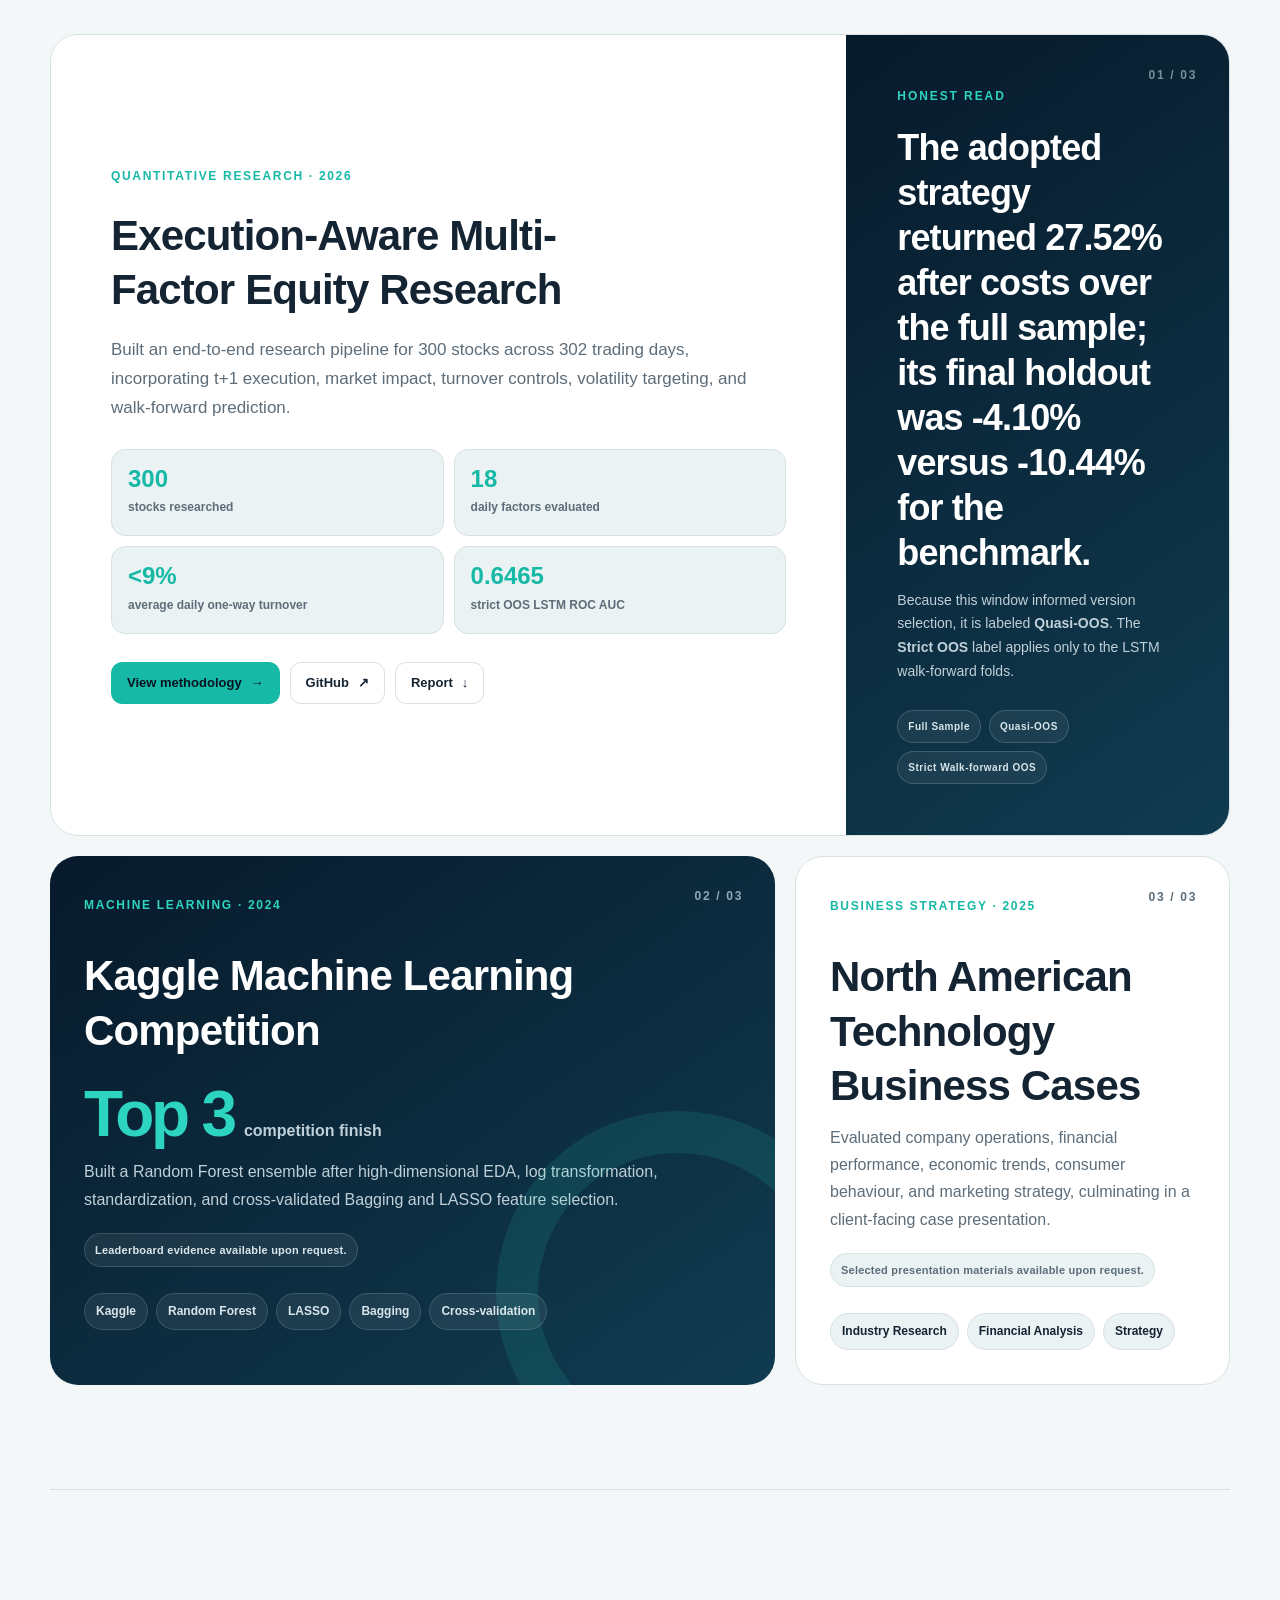
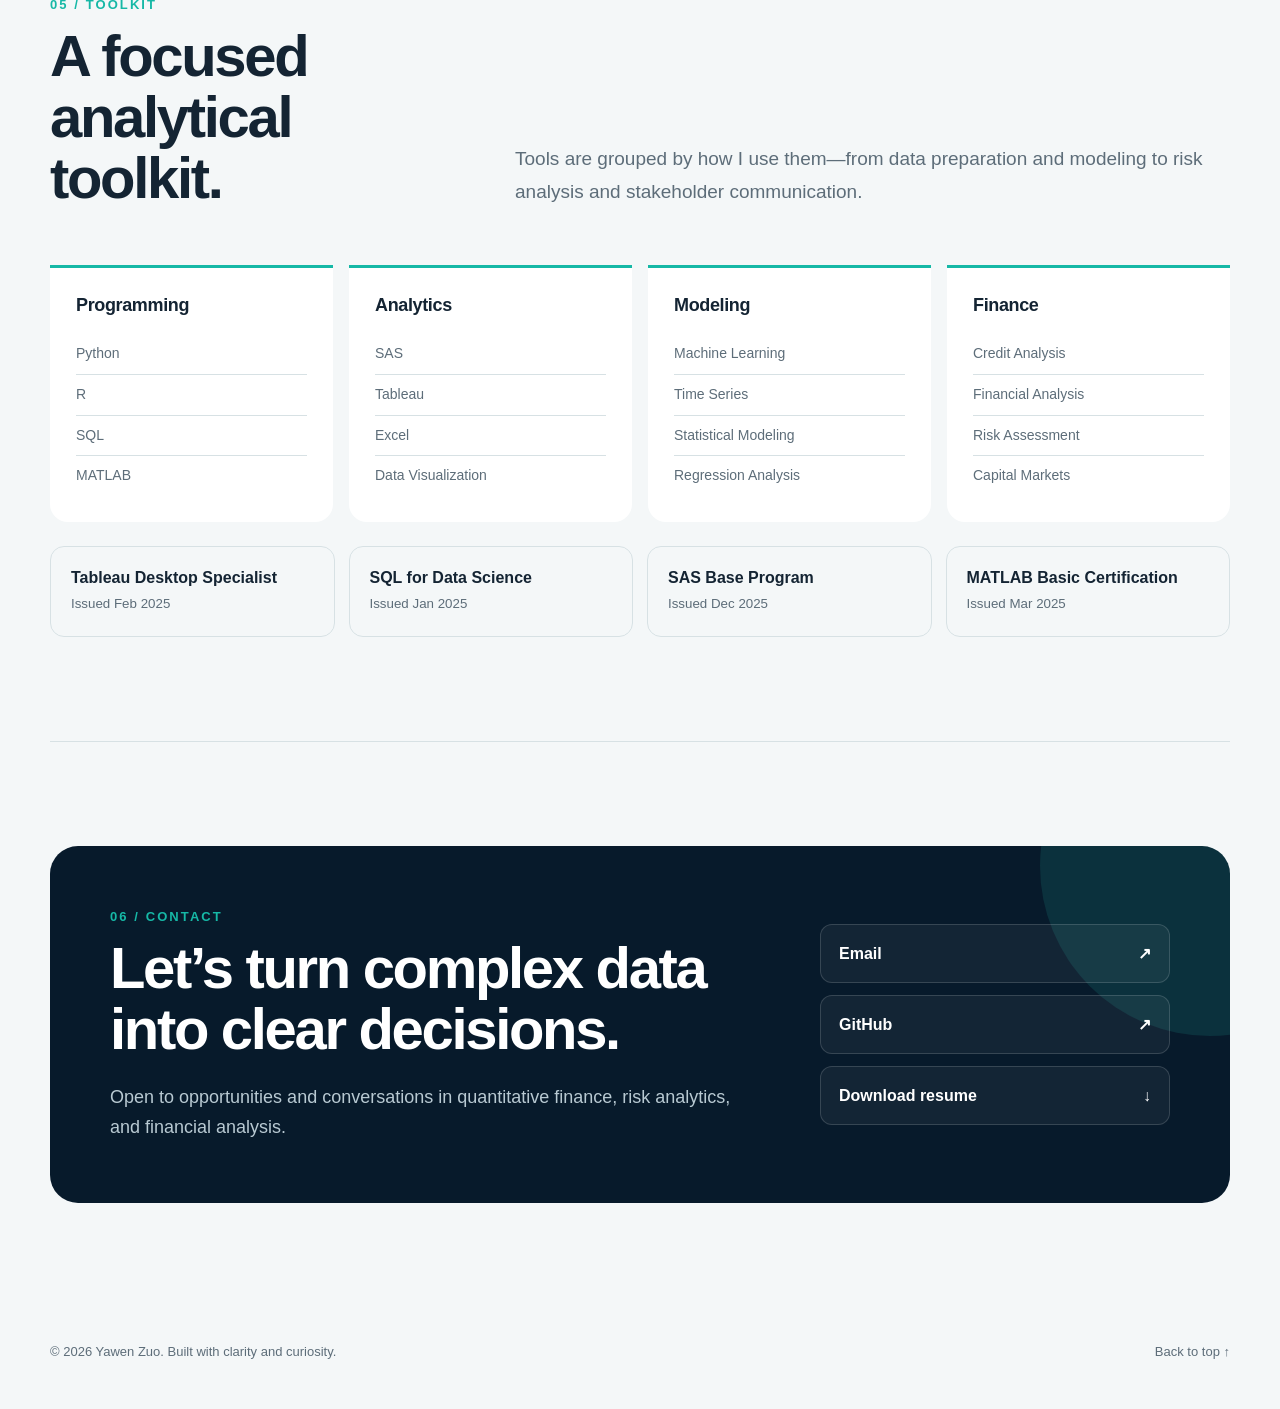
==== commit c6bf0827: "Improve portfolio structure and research presentation" ====
--- a/index.html
+++ b/index.html
@@ -3,1190 +3,59 @@
 <head>
   <meta charset="UTF-8" />
   <meta name="viewport" content="width=device-width, initial-scale=1.0" />
-  <meta name="description" content="Yawen Zuo's bilingual portfolio in quantitative finance, risk analytics, statistical modeling, and data science." />
+  <meta name="description" content="Yawen Zuo is a statistics-trained analyst building execution-aware quantitative models and decision-ready financial risk analysis." />
+  <meta name="author" content="Yawen Zuo" />
+  <meta name="robots" content="index, follow" />
   <meta name="theme-color" content="#071a2b" />
+  <link rel="canonical" href="https://my-website-seven-khaki.vercel.app/" />
   <meta property="og:title" content="Yawen Zuo | Quantitative Finance &amp; Risk Analytics" />
-  <meta property="og:description" content="Statistics graduate and HKU Master of Statistics student building data-driven solutions for financial risk and quantitative analysis." />
+  <meta property="og:description" content="Statistics-trained analyst building execution-aware models and decision-ready financial analysis." />
   <meta property="og:type" content="website" />
-  <meta property="og:image" content="headshot.jpg" />
+  <meta property="og:url" content="https://my-website-seven-khaki.vercel.app/" />
+  <meta property="og:site_name" content="Yawen Zuo Portfolio" />
+  <meta property="og:locale" content="en_US" />
+  <meta property="og:image" content="https://my-website-seven-khaki.vercel.app/assets/images/og-portfolio.png" />
+  <meta property="og:image:width" content="1200" />
+  <meta property="og:image:height" content="630" />
+  <meta property="og:image:alt" content="Yawen Zuo — Quantitative Finance and Risk Analytics" />
+  <meta name="twitter:card" content="summary_large_image" />
+  <meta name="twitter:title" content="Yawen Zuo | Quantitative Finance &amp; Risk Analytics" />
+  <meta name="twitter:description" content="Execution-aware quantitative research and decision-ready financial risk analysis." />
+  <meta name="twitter:image" content="https://my-website-seven-khaki.vercel.app/assets/images/og-portfolio.png" />
+  <meta name="twitter:image:alt" content="Yawen Zuo — Quantitative Finance and Risk Analytics" />
   <title>Yawen Zuo | Quantitative Finance &amp; Risk Analytics</title>
+  <link rel="icon" type="image/x-icon" href="favicon.ico" />
   <link rel="icon" type="image/png" href="favicon-v2.png" />
-
-  <style>
-    :root {
-      --navy-950: #05131f;
-      --navy-900: #071a2b;
-      --navy-800: #0d2940;
-      --teal-500: #16b8a6;
-      --teal-400: #2dd4bf;
-      --blue-500: #3b82f6;
-      --bg: #f4f7f8;
-      --surface: #ffffff;
-      --surface-soft: #eaf2f3;
-      --surface-raised: rgba(255, 255, 255, 0.78);
-      --text: #142433;
-      --muted: #5d6d79;
-      --line: #d7e1e4;
-      --shadow: 0 24px 70px rgba(7, 26, 43, 0.11);
-      --radius-lg: 28px;
-      --radius-md: 18px;
+  <link rel="stylesheet" href="assets/css/styles.css" />
+  <script type="application/ld+json">
+    {
+      "@context": "https://schema.org",
+      "@graph": [
+        {
+          "@type": "ProfilePage",
+          "@id": "https://my-website-seven-khaki.vercel.app/#portfolio",
+          "url": "https://my-website-seven-khaki.vercel.app/",
+          "name": "Yawen Zuo | Quantitative Finance & Risk Analytics",
+          "description": "A bilingual portfolio focused on quantitative finance, risk analytics, and statistical modeling.",
+          "mainEntity": { "@id": "https://my-website-seven-khaki.vercel.app/#person" }
+        },
+        {
+          "@type": "Person",
+          "@id": "https://my-website-seven-khaki.vercel.app/#person",
+          "name": "Yawen Zuo",
+          "alternateName": "左雅文",
+          "url": "https://my-website-seven-khaki.vercel.app/",
+          "image": "https://my-website-seven-khaki.vercel.app/headshot.jpg",
+          "description": "Statistics-trained analyst focused on quantitative finance and risk analytics.",
+          "sameAs": ["https://github.com/Zuozuo-76"],
+          "knowsAbout": ["Quantitative Finance", "Risk Analytics", "Statistical Modeling", "Credit Analysis"]
+        }
+      ]
     }
-
-    html[data-theme="dark"] {
-      --bg: #07131d;
-      --surface: #0e2130;
-      --surface-soft: #122c3d;
-      --surface-raised: rgba(14, 33, 48, 0.82);
-      --text: #e8f1f4;
-      --muted: #a8b8c2;
-      --line: #244254;
-      --shadow: 0 24px 70px rgba(0, 0, 0, 0.28);
-    }
-
-    * {
-      box-sizing: border-box;
-    }
-
-    html {
-      scroll-behavior: smooth;
-      scroll-padding-top: 92px;
-    }
-
-    body {
-      margin: 0;
-      overflow-x: hidden;
-      font-family: Inter, ui-sans-serif, -apple-system, BlinkMacSystemFont, "Segoe UI", "Microsoft YaHei", sans-serif;
-      background: var(--bg);
-      color: var(--text);
-      line-height: 1.7;
-      transition: background 0.25s ease, color 0.25s ease;
-    }
-
-    body::before {
-      content: "";
-      position: fixed;
-      inset: 0;
-      z-index: -1;
-      pointer-events: none;
-      background-image: radial-gradient(circle at 12% 14%, rgba(22, 184, 166, 0.07), transparent 26%),
-                        radial-gradient(circle at 88% 35%, rgba(59, 130, 246, 0.06), transparent 28%);
-    }
-
-    a {
-      color: inherit;
-      text-decoration: none;
-    }
-
-    button,
-    a {
-      -webkit-tap-highlight-color: transparent;
-    }
-
-    :focus-visible {
-      outline: 3px solid var(--teal-400);
-      outline-offset: 4px;
-      border-radius: 8px;
-    }
-
-    .skip-link {
-      position: fixed;
-      top: -100px;
-      left: 20px;
-      z-index: 1000;
-      padding: 10px 16px;
-      background: white;
-      color: var(--navy-900);
-      border-radius: 10px;
-      font-weight: 800;
-    }
-
-    .skip-link:focus {
-      top: 16px;
-    }
-
-    .site-nav {
-      position: fixed;
-      inset: 0 0 auto 0;
-      z-index: 100;
-      border-bottom: 1px solid rgba(255, 255, 255, 0.1);
-      background: rgba(5, 19, 31, 0.84);
-      backdrop-filter: blur(18px);
-    }
-
-    .nav-inner {
-      width: min(1180px, calc(100% - 40px));
-      min-height: 72px;
-      margin: 0 auto;
-      display: flex;
-      align-items: center;
-      justify-content: space-between;
-      gap: 24px;
-    }
-
-    .brand {
-      display: inline-flex;
-      align-items: center;
-      gap: 10px;
-      color: white;
-      font-weight: 850;
-      letter-spacing: 0.04em;
-    }
-
-    .brand-mark {
-      width: 38px;
-      height: 38px;
-      border-radius: 11px;
-      object-fit: cover;
-      box-shadow: 0 0 0 1px rgba(255, 255, 255, 0.16), 0 0 0 6px rgba(45, 212, 191, 0.07);
-    }
-
-    .nav-links,
-    .nav-actions {
-      display: flex;
-      align-items: center;
-      gap: 8px;
-    }
-
-    .nav-links a {
-      padding: 9px 11px;
-      color: #c5d3dc;
-      border-radius: 10px;
-      font-size: 14px;
-      font-weight: 700;
-      transition: color 0.2s ease, background 0.2s ease;
-    }
-
-    .nav-links a:hover,
-    .nav-links a.active {
-      color: white;
-      background: rgba(255, 255, 255, 0.08);
-    }
-
-    .icon-button,
-    .lang-button,
-    .menu-button {
-      min-width: 38px;
-      height: 38px;
-      padding: 0 10px;
-      border: 1px solid rgba(255, 255, 255, 0.18);
-      border-radius: 11px;
-      background: rgba(255, 255, 255, 0.06);
-      color: white;
-      cursor: pointer;
-      font: inherit;
-      font-size: 13px;
-      font-weight: 800;
-    }
-
-    .menu-button {
-      display: none;
-      font-size: 20px;
-    }
-
-    .resume-nav {
-      display: inline-flex;
-      align-items: center;
-      height: 38px;
-      padding: 0 15px;
-      border-radius: 11px;
-      background: var(--teal-400);
-      color: var(--navy-950);
-      font-size: 13px;
-      font-weight: 850;
-    }
-
-    .hero {
-      position: relative;
-      min-height: 780px;
-      padding: 154px 0 96px;
-      overflow: hidden;
-      background: var(--navy-950);
-      color: white;
-    }
-
-    .hero::before {
-      content: "";
-      position: absolute;
-      width: 720px;
-      height: 720px;
-      top: -230px;
-      right: -180px;
-      border-radius: 50%;
-      background: radial-gradient(circle, rgba(45, 212, 191, 0.16), transparent 66%);
-    }
-
-    .hero::after {
-      content: "";
-      position: absolute;
-      inset: auto 0 0;
-      height: 190px;
-      opacity: 0.55;
-      background: linear-gradient(180deg, transparent, rgba(22, 184, 166, 0.06)),
-                  repeating-linear-gradient(90deg, transparent 0 7.9%, rgba(255, 255, 255, 0.035) 8%);
-      clip-path: polygon(0 72%, 8% 68%, 15% 74%, 23% 52%, 31% 58%, 39% 37%, 47% 48%, 55% 24%, 63% 34%, 71% 19%, 79% 30%, 87% 10%, 94% 16%, 100% 3%, 100% 100%, 0 100%);
-    }
-
-    .hero-grid {
-      position: relative;
-      z-index: 2;
-      width: min(1180px, calc(100% - 48px));
-      margin: 0 auto;
-      display: grid;
-      grid-template-columns: 1.12fr 0.88fr;
-      align-items: center;
-      gap: 80px;
-    }
-
-    .eyebrow {
-      display: inline-flex;
-      align-items: center;
-      gap: 10px;
-      margin: 0 0 24px;
-      color: var(--teal-400);
-      font-size: 13px;
-      font-weight: 850;
-      letter-spacing: 0.16em;
-      text-transform: uppercase;
-    }
-
-    .eyebrow::before {
-      content: "";
-      width: 34px;
-      height: 2px;
-      background: currentColor;
-    }
-
-    .hero h1 {
-      margin: 0;
-      max-width: 720px;
-      font-size: clamp(52px, 7vw, 88px);
-      line-height: 0.98;
-      letter-spacing: -0.055em;
-    }
-
-    .hero h1 span {
-      display: block;
-      margin-top: 16px;
-      color: #a8bbc7;
-      font-size: 0.42em;
-      line-height: 1.25;
-      letter-spacing: -0.025em;
-      font-weight: 650;
-    }
-
-    .hero-copy {
-      max-width: 670px;
-      margin: 28px 0 0;
-      color: #c5d3dc;
-      font-size: clamp(18px, 2vw, 22px);
-      line-height: 1.7;
-    }
-
-    .hero-focus {
-      margin-top: 26px;
-      color: #eaf7f5;
-      font-size: 14px;
-      font-weight: 750;
-      letter-spacing: 0.06em;
-    }
-
-    .hero-actions {
-      display: flex;
-      flex-wrap: wrap;
-      gap: 14px;
-      margin-top: 38px;
-    }
-
-    .hero-proof {
-      display: grid;
-      grid-template-columns: repeat(3, minmax(0, 1fr));
-      max-width: 690px;
-      margin-top: 42px;
-      border-top: 1px solid rgba(255, 255, 255, 0.13);
-    }
-
-    .proof-item {
-      padding: 20px 22px 0 0;
-    }
-
-    .proof-item + .proof-item {
-      padding-left: 22px;
-      border-left: 1px solid rgba(255, 255, 255, 0.13);
-    }
-
-    .proof-item strong {
-      display: block;
-      color: white;
-      font-size: 21px;
-      line-height: 1.15;
-      letter-spacing: -0.02em;
-    }
-
-    .proof-item span {
-      display: block;
-      margin-top: 6px;
-      color: #93a9b7;
-      font-size: 11px;
-      font-weight: 800;
-      letter-spacing: 0.08em;
-      line-height: 1.45;
-      text-transform: uppercase;
-    }
-
-    .button {
-      display: inline-flex;
-      min-height: 50px;
-      align-items: center;
-      justify-content: center;
-      gap: 9px;
-      padding: 0 22px;
-      border: 1px solid transparent;
-      border-radius: 14px;
-      font-weight: 850;
-      transition: transform 0.2s ease, box-shadow 0.2s ease, background 0.2s ease;
-    }
-
-    .button:hover {
-      transform: translateY(-3px);
-    }
-
-    .button.primary {
-      background: var(--teal-400);
-      color: var(--navy-950);
-      box-shadow: 0 14px 30px rgba(45, 212, 191, 0.2);
-    }
-
-    .button.secondary {
-      border-color: rgba(255, 255, 255, 0.24);
-      background: rgba(255, 255, 255, 0.06);
-      color: white;
-    }
-
-    .portrait-wrap {
-      position: relative;
-      max-width: 420px;
-      margin-left: auto;
-    }
-
-    .portrait-frame {
-      position: relative;
-      aspect-ratio: 0.82;
-      overflow: hidden;
-      border: 1px solid rgba(255, 255, 255, 0.16);
-      border-radius: 220px 220px 28px 28px;
-      background: var(--navy-800);
-      box-shadow: 0 36px 80px rgba(0, 0, 0, 0.35);
-    }
-
-    .portrait-frame img {
-      width: 100%;
-      height: 100%;
-      object-fit: cover;
-      object-position: 52% center;
-      filter: saturate(0.76) contrast(1.03);
-    }
-
-    .portrait-frame::after {
-      content: "";
-      position: absolute;
-      inset: 0;
-      background: linear-gradient(180deg, transparent 55%, rgba(5, 19, 31, 0.48));
-      pointer-events: none;
-    }
-
-    .data-card {
-      position: absolute;
-      right: -34px;
-      bottom: 34px;
-      width: 210px;
-      padding: 17px 18px;
-      border: 1px solid rgba(255, 255, 255, 0.16);
-      border-radius: 16px;
-      background: rgba(10, 36, 53, 0.82);
-      box-shadow: 0 20px 40px rgba(0, 0, 0, 0.25);
-      backdrop-filter: blur(14px);
-    }
-
-    .data-card small {
-      display: block;
-      color: #9eb2bf;
-      font-weight: 700;
-    }
-
-    .data-card strong {
-      display: block;
-      margin-top: 3px;
-      color: white;
-      font-size: 26px;
-    }
-
-    .data-card span {
-      color: var(--teal-400);
-      font-size: 12px;
-      font-weight: 800;
-    }
-
-    main {
-      width: min(1180px, calc(100% - 48px));
-      margin: 0 auto;
-    }
-
-    .section {
-      padding: 104px 0;
-      border-bottom: 1px solid var(--line);
-    }
-
-    .section:last-child {
-      border-bottom: 0;
-    }
-
-    .section-head {
-      display: grid;
-      grid-template-columns: 0.7fr 1.3fr;
-      gap: 80px;
-      margin-bottom: 56px;
-      align-items: end;
-    }
-
-    .section-index {
-      display: block;
-      margin-bottom: 10px;
-      color: var(--teal-500);
-      font-size: 13px;
-      font-weight: 850;
-      letter-spacing: 0.16em;
-    }
-
-    h2 {
-      margin: 0;
-      font-size: clamp(36px, 5vw, 58px);
-      line-height: 1.05;
-      letter-spacing: -0.04em;
-    }
-
-    .section-lead {
-      margin: 0;
-      color: var(--muted);
-      font-size: 19px;
-      line-height: 1.75;
-    }
-
-    .capability-grid {
-      display: grid;
-      grid-template-columns: repeat(3, 1fr);
-      gap: 18px;
-    }
-
-    .capability {
-      min-height: 260px;
-      padding: 30px;
-      border: 1px solid var(--line);
-      border-radius: var(--radius-md);
-      background: var(--surface);
-      transition: transform 0.25s ease, border-color 0.25s ease, box-shadow 0.25s ease;
-    }
-
-    .capability:hover,
-    .project-card:hover {
-      transform: translateY(-7px);
-      border-color: rgba(22, 184, 166, 0.55);
-      box-shadow: var(--shadow);
-    }
-
-    .capability-number {
-      display: grid;
-      width: 44px;
-      height: 44px;
-      place-items: center;
-      border-radius: 13px;
-      background: var(--surface-soft);
-      color: var(--teal-500);
-      font-size: 13px;
-      font-weight: 900;
-    }
-
-    h3 {
-      margin: 22px 0 10px;
-      font-size: 22px;
-      line-height: 1.3;
-      letter-spacing: -0.02em;
-    }
-
-    .capability p,
-    .project-card p,
-    .contact-copy {
-      margin: 0;
-      color: var(--muted);
-    }
-
-    .about-story {
-      display: grid;
-      grid-template-columns: 0.82fr 1.18fr;
-      align-items: stretch;
-      gap: 20px;
-      margin-top: 20px;
-    }
-
-    .about-photo {
-      position: relative;
-      min-height: 390px;
-      margin: 0;
-      overflow: hidden;
-      border-radius: var(--radius-lg);
-      background: var(--navy-900);
-    }
-
-    .about-photo img {
-      width: 100%;
-      height: 100%;
-      position: absolute;
-      inset: 0;
-      object-fit: cover;
-      object-position: 50% 48%;
-      filter: saturate(0.82) contrast(1.04);
-    }
-
-    .about-photo::after {
-      content: "";
-      position: absolute;
-      inset: 0;
-      background: linear-gradient(180deg, transparent 54%, rgba(5, 19, 31, 0.62));
-    }
-
-    .about-photo figcaption {
-      position: absolute;
-      z-index: 2;
-      left: 24px;
-      right: 24px;
-      bottom: 20px;
-      color: white;
-      font-size: 12px;
-      font-weight: 800;
-      letter-spacing: 0.1em;
-      text-transform: uppercase;
-    }
-
-    .about-note {
-      display: flex;
-      flex-direction: column;
-      justify-content: center;
-      padding: clamp(34px, 6vw, 70px);
-      border: 1px solid var(--line);
-      border-radius: var(--radius-lg);
-      background: var(--surface-soft);
-    }
-
-    .about-note h3 {
-      max-width: 600px;
-      margin: 0 0 18px;
-      font-size: clamp(30px, 4vw, 48px);
-      line-height: 1.12;
-      letter-spacing: -0.04em;
-    }
-
-    .about-note p {
-      max-width: 620px;
-      margin: 0;
-      color: var(--muted);
-      font-size: 17px;
-    }
-
-    .timeline {
-      position: relative;
-      max-width: 1000px;
-      margin-left: auto;
-    }
-
-    .timeline::before {
-      content: "";
-      position: absolute;
-      top: 9px;
-      bottom: 14px;
-      left: 188px;
-      width: 1px;
-      background: var(--line);
-    }
-
-    .timeline-item {
-      display: grid;
-      grid-template-columns: 150px 1fr;
-      gap: 74px;
-      padding-bottom: 48px;
-    }
-
-    .timeline-item:last-child {
-      padding-bottom: 0;
-    }
-
-    .timeline-date {
-      padding-top: 2px;
-      color: var(--muted);
-      font-size: 14px;
-      font-weight: 800;
-      text-align: right;
-    }
-
-    .timeline-content {
-      position: relative;
-    }
-
-    .timeline-content::before {
-      content: "";
-      position: absolute;
-      top: 7px;
-      left: -41px;
-      width: 12px;
-      height: 12px;
-      border: 4px solid var(--bg);
-      border-radius: 50%;
-      background: var(--teal-500);
-      box-shadow: 0 0 0 1px var(--teal-500);
-    }
-
-    .timeline-content h3 {
-      margin: 0 0 5px;
-    }
-
-    .timeline-subtitle {
-      margin-bottom: 14px;
-      color: var(--teal-500);
-      font-size: 14px;
-      font-weight: 800;
-    }
-
-    .timeline-content p,
-    .timeline-content li {
-      color: var(--muted);
-    }
-
-    .timeline-content p {
-      margin: 0;
-    }
-
-    .timeline-content ul {
-      margin: 12px 0 0;
-      padding-left: 18px;
-    }
-
-    .timeline-content li {
-      margin: 5px 0;
-    }
-
-    .supporting-experience {
-      margin-top: 16px;
-      padding-top: 28px;
-      border-top: 1px dashed var(--line);
-    }
-
-    .supporting-experience .timeline-content::before {
-      background: var(--muted);
-      box-shadow: 0 0 0 1px var(--muted);
-    }
-
-    .supporting-experience h3 {
-      margin-top: 3px;
-      color: var(--muted);
-      font-size: 18px;
-    }
-
-    .supporting-experience .timeline-subtitle,
-    .supporting-experience li {
-      font-size: 13px;
-    }
-
-    .supporting-label {
-      display: inline-flex;
-      padding: 4px 9px;
-      border: 1px solid var(--line);
-      border-radius: 999px;
-      color: var(--muted);
-      font-size: 10px;
-      font-weight: 850;
-      letter-spacing: 0.1em;
-      text-transform: uppercase;
-    }
-
-    .projects-grid {
-      display: grid;
-      grid-template-columns: 1.25fr 0.75fr;
-      gap: 20px;
-    }
-
-    .project-card {
-      position: relative;
-      min-height: 390px;
-      overflow: hidden;
-      padding: 34px;
-      border: 1px solid var(--line);
-      border-radius: var(--radius-lg);
-      background: var(--surface);
-      transition: transform 0.25s ease, border-color 0.25s ease, box-shadow 0.25s ease;
-    }
-
-    .project-card::before {
-      content: attr(data-project);
-      position: absolute;
-      top: 30px;
-      right: 32px;
-      color: var(--muted);
-      font-size: 12px;
-      font-weight: 900;
-      letter-spacing: 0.14em;
-    }
-
-    .project-card.featured {
-      color: white;
-      border: 0;
-      background: linear-gradient(145deg, var(--navy-900), #103b50);
-    }
-
-    .project-card.featured::after {
-      content: "";
-      position: absolute;
-      width: 280px;
-      height: 280px;
-      right: -85px;
-      bottom: -90px;
-      border: 42px solid rgba(45, 212, 191, 0.12);
-      border-radius: 50%;
-    }
-
-    .project-card.featured::before {
-      z-index: 2;
-      color: #8fa8b6;
-    }
-
-    .project-kicker {
-      color: var(--teal-500);
-      font-size: 12px;
-      font-weight: 900;
-      letter-spacing: 0.14em;
-      text-transform: uppercase;
-    }
-
-    .featured .project-kicker {
-      color: var(--teal-400);
-    }
-
-    .project-card h3 {
-      max-width: 560px;
-      margin-top: 32px;
-      font-size: clamp(27px, 3.3vw, 42px);
-    }
-
-    .project-card.featured p {
-      max-width: 590px;
-      color: #bfd0d9;
-    }
-
-    .metric {
-      display: flex;
-      align-items: baseline;
-      gap: 10px;
-      margin: 24px 0 12px;
-    }
-
-    .metric strong {
-      color: var(--teal-400);
-      font-size: clamp(38px, 5vw, 64px);
-      line-height: 1;
-      letter-spacing: -0.05em;
-    }
-
-    .metric span {
-      color: #bfd0d9;
-      font-weight: 750;
-    }
-
-    .tags {
-      position: relative;
-      z-index: 2;
-      display: flex;
-      flex-wrap: wrap;
-      gap: 8px;
-      margin-top: 26px;
-    }
-
-    .tag {
-      padding: 7px 11px;
-      border: 1px solid var(--line);
-      border-radius: 999px;
-      background: var(--surface-soft);
-      color: var(--text);
-      font-size: 12px;
-      font-weight: 800;
-    }
-
-    .featured .tag {
-      border-color: rgba(255, 255, 255, 0.14);
-      background: rgba(255, 255, 255, 0.07);
-      color: #d8e6ec;
-    }
-
-    .project-links {
-      position: relative;
-      z-index: 3;
-      display: flex;
-      flex-wrap: wrap;
-      gap: 10px;
-      margin-top: 28px;
-    }
-
-    .project-link {
-      display: inline-flex;
-      min-height: 42px;
-      align-items: center;
-      justify-content: center;
-      gap: 9px;
-      padding: 0 15px;
-      border: 1px solid var(--line);
-      border-radius: 11px;
-      background: var(--surface-raised);
-      color: var(--text);
-      font-size: 13px;
-      font-weight: 850;
-      transition: border-color 0.2s ease, transform 0.2s ease;
-    }
-
-    .project-link:hover {
-      transform: translateY(-2px);
-      border-color: var(--teal-500);
-    }
-
-    .quant-project {
-      grid-column: 1 / -1;
-      min-height: 0;
-      padding: 0;
-    }
-
-    .quant-project::before {
-      z-index: 4;
-      color: #78909d;
-    }
-
-    .quant-layout {
-      display: grid;
-      grid-template-columns: 0.9fr 1.1fr;
-      min-height: 620px;
-    }
-
-    .quant-copy {
-      display: flex;
-      flex-direction: column;
-      justify-content: center;
-      padding: clamp(34px, 5vw, 60px);
-    }
-
-    .quant-project h3 {
-      margin: 22px 0 18px;
-    }
-
-    .quant-stats {
-      display: grid;
-      grid-template-columns: repeat(2, 1fr);
-      gap: 10px;
-      margin-top: 26px;
-    }
-
-    .quant-stat {
-      padding: 16px;
-      border: 1px solid var(--line);
-      border-radius: 14px;
-      background: var(--surface-soft);
-    }
-
-    .quant-stat strong {
-      display: block;
-      color: var(--teal-500);
-      font-size: 24px;
-      line-height: 1.1;
-    }
-
-    .quant-stat span {
-      display: block;
-      margin-top: 6px;
-      color: var(--muted);
-      font-size: 12px;
-      font-weight: 750;
-    }
-
-    .research-note {
-      margin-top: 22px;
-      padding-left: 14px;
-      border-left: 3px solid var(--teal-500);
-      color: var(--muted);
-      font-size: 13px;
-    }
-
-    .quant-visuals {
-      display: grid;
-      align-content: center;
-      gap: 14px;
-      padding: 28px;
-      background: linear-gradient(145deg, var(--navy-900), #103b50);
-    }
-
-    .quant-visuals figure {
-      margin: 0;
-      overflow: hidden;
-      padding: 10px 10px 8px;
-      border-radius: 16px;
-      background: white;
-      box-shadow: 0 16px 38px rgba(0, 0, 0, 0.2);
-    }
-
-    .quant-visuals img {
-      display: block;
-      width: 100%;
-      height: auto;
-      border-radius: 10px;
-    }
-
-    .quant-visuals figcaption {
-      padding: 7px 6px 2px;
-      color: #4c5d69;
-      font-size: 11px;
-      font-weight: 750;
-    }
-
-    .skills-grid {
-      display: grid;
-      grid-template-columns: repeat(4, 1fr);
-      gap: 16px;
-    }
-
-    .skill-group {
-      padding: 26px;
-      border-top: 3px solid var(--teal-500);
-      border-radius: 0 0 var(--radius-md) var(--radius-md);
-      background: var(--surface);
-    }
-
-    .skill-group h3 {
-      margin: 0 0 17px;
-      font-size: 18px;
-    }
-
-    .skill-group ul {
-      margin: 0;
-      padding: 0;
-      list-style: none;
-    }
-
-    .skill-group li {
-      padding: 8px 0;
-      border-bottom: 1px solid var(--line);
-      color: var(--muted);
-      font-size: 14px;
-    }
-
-    .skill-group li:last-child {
-      border-bottom: 0;
-    }
-
-    .cert-row {
-      display: grid;
-      grid-template-columns: repeat(4, 1fr);
-      gap: 14px;
-      margin-top: 24px;
-    }
-
-    .cert {
-      padding: 20px;
-      border: 1px solid var(--line);
-      border-radius: 14px;
-      background: transparent;
-    }
-
-    .cert strong {
-      display: block;
-      line-height: 1.35;
-    }
-
-    .cert small {
-      color: var(--muted);
-    }
-
-    .contact-panel {
-      position: relative;
-      overflow: hidden;
-      display: grid;
-      grid-template-columns: 1.3fr 0.7fr;
-      gap: 60px;
-      padding: 60px;
-      border-radius: var(--radius-lg);
-      background: var(--navy-900);
-      color: white;
-    }
-
-    .contact-panel::after {
-      content: "";
-      position: absolute;
-      width: 340px;
-      height: 340px;
-      right: -150px;
-      top: -150px;
-      border-radius: 50%;
-      background: rgba(45, 212, 191, 0.12);
-    }
-
-    .contact-panel h2 {
-      max-width: 680px;
-    }
-
-    .contact-panel .contact-copy {
-      max-width: 650px;
-      margin-top: 22px;
-      color: #b8c9d2;
-      font-size: 18px;
-    }
-
-    .contact-links {
-      position: relative;
-      z-index: 2;
-      display: flex;
-      flex-direction: column;
-      justify-content: center;
-      gap: 12px;
-    }
-
-    .contact-links a {
-      display: flex;
-      align-items: center;
-      justify-content: space-between;
-      padding: 15px 18px;
-      border: 1px solid rgba(255, 255, 255, 0.15);
-      border-radius: 12px;
-      background: rgba(255, 255, 255, 0.05);
-      font-weight: 800;
-      transition: background 0.2s ease;
-    }
-
-    .contact-links a:hover {
-      background: rgba(255, 255, 255, 0.1);
-    }
-
-    footer {
-      width: min(1180px, calc(100% - 48px));
-      margin: 0 auto;
-      padding: 34px 0 46px;
-      display: flex;
-      justify-content: space-between;
-      gap: 24px;
-      color: var(--muted);
-      font-size: 13px;
-    }
-
-    body [data-lang] {
-      display: none;
-    }
-
-    body[data-language="en"] [data-lang="en"],
-    body[data-language="zh"] [data-lang="zh"] {
-      display: revert;
-    }
-
-    .reveal {
-      opacity: 0;
-      transform: translateY(22px);
-      transition: opacity 0.65s ease, transform 0.65s ease;
-    }
-
-    .reveal.visible {
-      opacity: 1;
-      transform: none;
-    }
-
-    @media (prefers-reduced-motion: reduce) {
-      html { scroll-behavior: auto; }
-      *, *::before, *::after { transition: none !important; animation: none !important; }
-      .reveal { opacity: 1; transform: none; }
-    }
-
-    @media (max-width: 980px) {
-      .nav-links {
-        position: absolute;
-        top: 72px;
-        left: 20px;
-        right: 20px;
-        display: none;
-        padding: 14px;
-        border: 1px solid rgba(255, 255, 255, 0.12);
-        border-radius: 16px;
-        background: #081d2e;
-        box-shadow: 0 24px 60px rgba(0, 0, 0, 0.35);
-      }
-
-      .nav-links.open {
-        display: grid;
-        grid-template-columns: repeat(2, 1fr);
-      }
-
-      .menu-button { display: inline-block; }
-      .resume-nav { display: none; }
-
-      .hero-grid {
-        grid-template-columns: 1fr 0.72fr;
-        gap: 42px;
-      }
-
-      .capability-grid,
-      .skills-grid { grid-template-columns: repeat(2, 1fr); }
-      .cert-row { grid-template-columns: repeat(2, 1fr); }
-      .projects-grid { grid-template-columns: 1fr; }
-      .about-story { grid-template-columns: 0.9fr 1.1fr; }
-      .quant-layout { grid-template-columns: 1fr; }
-      .quant-visuals { grid-template-columns: repeat(2, 1fr); }
-    }
-
-    @media (max-width: 720px) {
-      .nav-inner,
-      main,
-      footer,
-      .hero-grid {
-        width: min(100% - 32px, 1180px);
-      }
-
-      .brand-name { display: none; }
-      .nav-actions { gap: 6px; }
-      .lang-button, .icon-button, .menu-button { min-width: 36px; height: 36px; }
-
-      .hero {
-        min-height: auto;
-        padding: 126px 0 76px;
-      }
-
-      .hero-grid { grid-template-columns: 1fr; }
-      .hero-copy { font-size: 18px; }
-      .hero-proof { grid-template-columns: 1fr; }
-      .proof-item { padding: 16px 0; }
-      .proof-item + .proof-item { padding-left: 0; border-left: 0; border-top: 1px solid rgba(255, 255, 255, 0.13); }
-      .portrait-wrap { width: min(86%, 380px); margin: 24px auto 0; }
-      .data-card { right: -10px; }
-
-      .section { padding: 76px 0; }
-      .section-head { grid-template-columns: 1fr; gap: 22px; margin-bottom: 38px; }
-      .capability-grid, .skills-grid, .cert-row { grid-template-columns: 1fr; }
-      .capability { min-height: auto; }
-      .about-story { grid-template-columns: 1fr; }
-      .about-photo { min-height: 420px; }
-
-      .timeline::before { left: 7px; }
-      .timeline-item { grid-template-columns: 1fr; gap: 12px; padding-left: 38px; }
-      .timeline-date { text-align: left; }
-      .timeline-content::before { left: -37px; }
-
-      .project-card { min-height: auto; padding: 28px; }
-      .quant-project { padding: 0; }
-      .quant-visuals { grid-template-columns: 1fr; padding: 18px; }
-      .quant-stats { grid-template-columns: repeat(2, 1fr); }
-      .contact-panel { grid-template-columns: 1fr; gap: 34px; padding: 34px 26px; }
-      footer { flex-direction: column; }
-    }
-  </style>
+  </script>
 </head>
 
-<body data-language="en">
+<body data-language="en" data-page="home">
   <a class="skip-link" href="#main-content">Skip to content</a>
 
   <nav class="site-nav" aria-label="Primary navigation">
@@ -1219,19 +88,19 @@
     <div class="hero-grid">
       <div>
         <p class="eyebrow">
-          <span data-lang="en">Statistics · Finance · Data</span>
-          <span data-lang="zh">统计 · 金融 · 数据</span>
+          <span data-lang="en">Quantitative Finance · Risk Analytics</span>
+          <span data-lang="zh">量化金融 · 风险分析</span>
         </p>
 
         <div data-lang="en">
           <h1>Yawen Zuo<span>Quantitative Finance &amp; Risk Analytics</span></h1>
-          <p class="hero-copy">Statistics graduate and HKU Master of Statistics student building data-driven solutions for financial risk and quantitative analysis.</p>
+          <p class="hero-copy">Statistics-trained analyst and HKU Master of Statistics student building execution-aware models and decision-ready financial analysis.</p>
           <p class="hero-focus">QUANTITATIVE FINANCE · RISK ANALYTICS · STATISTICAL MODELING</p>
         </div>
 
         <div data-lang="zh">
           <h1>左雅文<span>量化金融与风险分析</span></h1>
-          <p class="hero-copy">统计学本科毕业，现就读于香港大学统计学硕士，以数据驱动的方法解决金融风险与量化分析问题。</p>
+          <p class="hero-copy">拥有统计学训练背景，现就读于香港大学统计学硕士，聚焦执行约束下的量化模型与面向决策的金融分析。</p>
           <p class="hero-focus">量化金融 · 风险分析 · 统计建模</p>
         </div>
 
@@ -1247,7 +116,7 @@
         <div class="hero-proof" aria-label="Selected highlights">
           <div class="proof-item"><strong>300</strong><span data-lang="en">Stocks researched</span><span data-lang="zh">只股票研究样本</span></div>
           <div class="proof-item"><strong>83,880</strong><span data-lang="en">Strict OOS predictions</span><span data-lang="zh">条严格样本外预测</span></div>
-          <div class="proof-item"><strong>Top 3 / 98</strong><span data-lang="en">Kaggle ML competition</span><span data-lang="zh">Kaggle 机器学习竞赛</span></div>
+          <div class="proof-item"><strong>Top 3</strong><span data-lang="en">Kaggle ML competition</span><span data-lang="zh">Kaggle 机器学习竞赛</span></div>
         </div>
       </div>
 
@@ -1258,7 +127,7 @@
         <div class="data-card" aria-hidden="true">
           <small data-lang="en">Competition result</small>
           <small data-lang="zh">竞赛成绩</small>
-          <strong>Top 3 / 98</strong>
+          <strong>Top 3</strong>
           <span>↗ Machine Learning</span>
         </div>
       </div>
@@ -1455,64 +324,46 @@
 
       <div class="projects-grid">
         <article class="project-card quant-project reveal" data-project="01 / 03">
-          <div class="quant-layout">
+          <div class="quant-summary-grid">
             <div class="quant-copy">
               <span class="project-kicker" data-lang="en">Quantitative Research · 2026</span>
               <span class="project-kicker" data-lang="zh">量化研究 · 2026</span>
               <h3 data-lang="en">Execution-Aware Multi-Factor Equity Research</h3>
               <h3 data-lang="zh">执行约束下的多因子量化研究</h3>
-              <p data-lang="en">Built an end-to-end pipeline across 302 trading days and 300 stocks: tick-to-minute and daily data processing, 18 daily factors, t+1 execution, fees, slippage and market impact, turnover control, a 15% volatility target, and a PyTorch 3-fold walk-forward LSTM.</p>
-              <p data-lang="zh">围绕 302 个交易日和 300 只股票搭建端到端流程，覆盖逐笔数据清洗与分钟及日频聚合、18 个日频因子、t+1 执行、手续费与滑点冲击、换手控制、15% 波动率目标，以及 PyTorch 3-fold walk-forward LSTM。</p>
-
-              <div class="quant-stats">
-                <div class="quant-stat"><strong>90,600</strong><span data-lang="en">daily stock rows</span><span data-lang="zh">日频股票记录</span></div>
-                <div class="quant-stat"><strong>18</strong><span data-lang="en">constructed daily factors</span><span data-lang="zh">个构建日频因子</span></div>
-                <div class="quant-stat"><strong>8.81%</strong><span data-lang="en">optimized daily one-way turnover</span><span data-lang="zh">优化后日均单边换手</span></div>
-                <div class="quant-stat"><strong>83,880</strong><span data-lang="en">strict OOS LSTM predictions</span><span data-lang="zh">严格样本外 LSTM 预测</span></div>
+              <p class="quant-intro" data-lang="en">Built an end-to-end research pipeline for 300 stocks across 302 trading days, incorporating t+1 execution, market impact, turnover controls, volatility targeting, and walk-forward prediction.</p>
+              <p class="quant-intro" data-lang="zh">面向 300 只股票与 302 个交易日搭建端到端研究流程，纳入 t+1 执行、市场冲击、换手控制、波动率目标与 walk-forward 预测。</p>
+
+              <div class="quant-stats" aria-label="Key research results">
+                <div class="quant-stat"><strong>300</strong><span data-lang="en">stocks researched</span><span data-lang="zh">只股票研究样本</span></div>
+                <div class="quant-stat"><strong>18</strong><span data-lang="en">daily factors evaluated</span><span data-lang="zh">个日频因子完成评价</span></div>
+                <div class="quant-stat"><strong>&lt;9%</strong><span data-lang="en">average daily one-way turnover</span><span data-lang="zh">平均单边日换手率</span></div>
+                <div class="quant-stat"><strong>0.6465</strong><span data-lang="en">strict OOS LSTM ROC AUC</span><span data-lang="zh">严格样本外 LSTM ROC AUC</span></div>
               </div>
 
-              <div class="research-note" data-lang="en">Latest report: the adopted 15% volatility-target strategy returned 27.52% after costs over the full sample, with 24.95% annualized return, -9.58% maximum drawdown, and a 1.446 Sharpe ratio. The final 20% returned -4.10% vs -10.44% for the benchmark, for +7.08% active return; it is a quasi-OOS check because it informed version selection. The LSTM uses non-overlapping strict OOS folds and reached ROC AUC 0.6465.</div>
-              <div class="research-note" data-lang="zh">最新报告：最终采用的 15% 波动率目标策略在完整样本中实现成本后累计收益 27.52%、年化收益 24.95%、最大回撤 -9.58%，夏普率 1.446。后 20% 区间策略收益 -4.10%，基准 -10.44%，主动收益 +7.08%；由于该区间参与版本选择，因此属于准样本外检查。LSTM 使用互不重叠的严格样本外测试窗口，ROC AUC 为 0.6465。</div>
-              <div class="tags"><span class="tag">Python</span><span class="tag">PyTorch LSTM</span><span class="tag">Factor Research</span><span class="tag">Backtesting</span><span class="tag">Walk-forward</span></div>
               <div class="project-links">
-                <!-- GitHub 代码仓库 -->
-                  <a
-                    class="project-link"
-                    href="https://github.com/Zuozuo-76/Quant-internship"
-                    target="_blank"
-                    rel="noopener noreferrer"
-                  >
-                    <span data-lang="en">View research repository</span>
-                    <span data-lang="zh">查看研究代码</span>
-                    <span aria-hidden="true">↗</span>
-                  </a>
-
-                  <!-- 报告链接随网页语言切换 -->
-                  <a
-                    id="report-download"
-                    class="project-link"
-                    href="quant_research_report_en.pdf"
-                    download="Yawen_Zuo_Quantitative_Trading_Report_EN.pdf"
-                  >
-                    <span data-lang="en">Download English report</span>
-                    <span data-lang="zh">下载中文报告</span>
-                    <span aria-hidden="true">↓</span>
-                  </a>
-                </div>
+                <a class="project-link project-link-primary" href="projects/quant-research.html">
+                  <span data-lang="en">View methodology</span><span data-lang="zh">查看研究详情</span><span aria-hidden="true">→</span>
+                </a>
+                <a class="project-link" href="https://github.com/Zuozuo-76/Quant-internship" target="_blank" rel="noopener noreferrer">
+                  <span>GitHub</span><span aria-hidden="true">↗</span>
+                </a>
+                <a id="report-download" class="project-link" href="quant_research_report_en.pdf" download="Yawen_Zuo_Quantitative_Trading_Report_EN.pdf">
+                  <span data-lang="en">Report</span><span data-lang="zh">报告</span><span aria-hidden="true">↓</span>
+                </a>
+              </div>
             </div>
 
-            <div class="quant-visuals">
-              <figure>
-                <img src="quant_turnover.png?v=20260811" alt="Comparison of turnover policies and net returns after transaction costs" width="2000" height="768" loading="lazy" />
-                <figcaption data-lang="en">Turnover policy and cost-aware return comparison</figcaption>
-                <figcaption data-lang="zh">换手政策与成本后收益对比</figcaption>
-              </figure>
-              <figure>
-                <img src="quant_lstm_models.png?v=20260811" alt="Walk-forward out-of-sample comparison of LSTM and baseline models" width="1520" height="768" loading="lazy" />
-                <figcaption data-lang="en">Strict walk-forward out-of-sample model comparison</figcaption>
-                <figcaption data-lang="zh">严格 walk-forward 样本外模型比较</figcaption>
-              </figure>
-            </div>
+            <aside class="quant-verdict">
+              <span class="verdict-label" data-lang="en">Honest read</span>
+              <span class="verdict-label" data-lang="zh">诚实结论</span>
+              <strong data-lang="en">The adopted strategy returned 27.52% after costs over the full sample; its final holdout was -4.10% versus -10.44% for the benchmark.</strong>
+              <strong data-lang="zh">最终采用策略在完整样本的成本后收益为 27.52%；最终留出期为 -4.10%，同期基准为 -10.44%。</strong>
+              <p data-lang="en">Because this window informed version selection, it is labeled <b>Quasi-OOS</b>. The <b>Strict OOS</b> label applies only to the LSTM walk-forward folds.</p>
+              <p data-lang="zh">由于该窗口参与版本选择，因此标记为<b>准样本外</b>；<b>严格样本外</b>仅适用于 LSTM walk-forward 测试窗口。</p>
+              <div class="result-labels" aria-label="Result scope labels">
+                <span>Full Sample</span><span>Quasi-OOS</span><span>Strict Walk-forward OOS</span>
+              </div>
+            </aside>
           </div>
         </article>
 
@@ -1521,9 +372,11 @@
           <span class="project-kicker" data-lang="zh">机器学习 · 2024</span>
           <h3 data-lang="en">Kaggle Machine Learning Competition</h3>
           <h3 data-lang="zh">Kaggle 机器学习竞赛</h3>
-          <div class="metric"><strong>Top 3</strong><span data-lang="en">among 90 teams</span><span data-lang="zh">共 90 组</span></div>
+          <div class="metric"><strong>Top 3</strong><span data-lang="en">competition finish</span><span data-lang="zh">竞赛排名</span></div>
           <p data-lang="en">Built a Random Forest ensemble after high-dimensional EDA, log transformation, standardization, and cross-validated Bagging and LASSO feature selection.</p>
           <p data-lang="zh">完成高维探索分析、对数变换和标准化，并通过交叉验证结合 Bagging、LASSO 特征选择与随机森林集成建模。</p>
+          <p class="project-availability" data-lang="en">Leaderboard evidence available upon request.</p>
+          <p class="project-availability" data-lang="zh">可按需提供排行榜证明材料。</p>
           <div class="tags"><span class="tag">Kaggle</span><span class="tag">Random Forest</span><span class="tag">LASSO</span><span class="tag">Bagging</span><span class="tag">Cross-validation</span></div>
         </article>
 
@@ -1534,6 +387,8 @@
           <h3 data-lang="zh">北美科技行业商业案例</h3>
           <p data-lang="en">Evaluated company operations, financial performance, economic trends, consumer behaviour, and marketing strategy, culminating in a client-facing case presentation.</p>
           <p data-lang="zh">从运营、财务表现、经济趋势、消费者行为和市场策略分析北美公司，并完成面向客户的案例展示。</p>
+          <p class="project-availability" data-lang="en">Selected presentation materials available upon request.</p>
+          <p class="project-availability" data-lang="zh">可按需提供部分演示材料。</p>
           <div class="tags"><span class="tag">Industry Research</span><span class="tag">Financial Analysis</span><span class="tag">Strategy</span></div>
         </article>
       </div>
@@ -1571,8 +426,8 @@
           <span class="section-index">06 / CONTACT</span>
           <h2 data-lang="en">Let’s turn complex data into clear decisions.</h2>
           <h2 data-lang="zh">让复杂数据转化为清晰决策。</h2>
-          <p class="contact-copy" data-lang="en">Open to opportunities and conversations in quantitative finance, risk analytics, data analytics, financial analysis, and business intelligence.</p>
-          <p class="contact-copy" data-lang="zh">期待量化金融、风险分析、数据分析、金融分析与商业智能方向的机会与交流。</p>
+          <p class="contact-copy" data-lang="en">Open to opportunities and conversations in quantitative finance, risk analytics, and financial analysis.</p>
+          <p class="contact-copy" data-lang="zh">期待量化金融、风险分析与金融分析方向的机会与交流。</p>
         </div>
         <div class="contact-links">
           <a href="mailto:yawen_zuo76@163.com"><span>Email</span><span>↗</span></a>
@@ -1589,99 +444,6 @@
     <a href="#top"><span data-lang="en">Back to top ↑</span><span data-lang="zh">返回顶部 ↑</span></a>
   </footer>
 
-  <script>
-    const body = document.body;
-    const root = document.documentElement;
-    const languageToggle = document.getElementById('language-toggle');
-    const themeToggle = document.getElementById('theme-toggle');
-    const menuToggle = document.getElementById('menu-toggle');
-    const navLinks = document.getElementById('nav-links');
-    const resumeNav = document.getElementById('resume-nav');
-    const resumeContact = document.getElementById('resume-contact');
-    const reportDownload = document.getElementById('report-download');
-
-    function setLanguage(language) {
-      const isChinese = language === 'zh';
-      body.dataset.language = isChinese ? 'zh' : 'en';
-      root.lang = isChinese ? 'zh-CN' : 'en';
-      languageToggle.textContent = isChinese ? 'EN' : '中文';
-      languageToggle.setAttribute('aria-label', isChinese ? 'Switch to English' : '切换至中文');
-      languageToggle.setAttribute('aria-pressed', String(isChinese));
-      resumeNav.href = isChinese ? 'resume_zh.pdf' : 'resume_en.pdf';
-      resumeContact.href = isChinese ? 'resume_zh.pdf' : 'resume_en.pdf';
-      reportDownload.href = isChinese ? 'quant_research_report_zh.pdf' : 'quant_research_report_en.pdf';
-      reportDownload.download = isChinese
-        ? 'Yawen_Zuo_Quantitative_Trading_Report_ZH.pdf'
-        : 'Yawen_Zuo_Quantitative_Trading_Report_EN.pdf';
-      document.title = isChinese ? '左雅文 | 量化金融与风险分析' : 'Yawen Zuo | Quantitative Finance & Risk Analytics';
-      document.querySelector('meta[name="description"]').content = isChinese
-        ? '左雅文的双语作品集，聚焦量化金融、风险分析、统计建模与数据科学。'
-        : "Yawen Zuo's bilingual portfolio in quantitative finance, risk analytics, statistical modeling, and data science.";
-      localStorage.setItem('siteLanguage', isChinese ? 'zh' : 'en');
-    }
-
-    function setTheme(theme) {
-      const isDark = theme === 'dark';
-      root.dataset.theme = isDark ? 'dark' : 'light';
-      themeToggle.textContent = isDark ? '☀' : '◐';
-      themeToggle.setAttribute('aria-label', isDark ? 'Switch to light mode' : 'Switch to dark mode');
-      themeToggle.setAttribute('aria-pressed', String(isDark));
-      localStorage.setItem('siteTheme', isDark ? 'dark' : 'light');
-    }
-
-    languageToggle.addEventListener('click', () => {
-      setLanguage(body.dataset.language === 'en' ? 'zh' : 'en');
-    });
-
-    themeToggle.addEventListener('click', () => {
-      setTheme(root.dataset.theme === 'light' ? 'dark' : 'light');
-    });
-
-    menuToggle.addEventListener('click', () => {
-      const isOpen = navLinks.classList.toggle('open');
-      menuToggle.setAttribute('aria-expanded', String(isOpen));
-      menuToggle.setAttribute('aria-label', isOpen ? 'Close navigation menu' : 'Open navigation menu');
-      menuToggle.textContent = isOpen ? '×' : '☰';
-    });
-
-    navLinks.querySelectorAll('a').forEach((link) => {
-      link.addEventListener('click', () => {
-        navLinks.classList.remove('open');
-        menuToggle.setAttribute('aria-expanded', 'false');
-        menuToggle.textContent = '☰';
-      });
-    });
-
-    const preferredLanguage = localStorage.getItem('siteLanguage')
-      || (navigator.language.toLowerCase().startsWith('zh') ? 'zh' : 'en');
-    const preferredTheme = localStorage.getItem('siteTheme')
-      || (window.matchMedia('(prefers-color-scheme: dark)').matches ? 'dark' : 'light');
-    setLanguage(preferredLanguage);
-    setTheme(preferredTheme);
-
-    const revealObserver = new IntersectionObserver((entries) => {
-      entries.forEach((entry) => {
-        if (entry.isIntersecting) {
-          entry.target.classList.add('visible');
-          revealObserver.unobserve(entry.target);
-        }
-      });
-    }, { threshold: 0.12 });
-
-    document.querySelectorAll('.reveal').forEach((element) => revealObserver.observe(element));
-
-    const sections = document.querySelectorAll('main section[id]');
-    const navAnchors = document.querySelectorAll('.nav-links a');
-    const sectionObserver = new IntersectionObserver((entries) => {
-      entries.forEach((entry) => {
-        if (entry.isIntersecting) {
-          navAnchors.forEach((anchor) => {
-            anchor.classList.toggle('active', anchor.getAttribute('href') === `#${entry.target.id}`);
-          });
-        }
-      });
-    }, { rootMargin: '-35% 0px -55% 0px' });
-    sections.forEach((section) => sectionObserver.observe(section));
-  </script>
+  <script src="assets/js/main.js" defer></script>
 </body>
 </html>
--- a/assets/css/styles.css
+++ b/assets/css/styles.css
@@ -0,0 +1,1600 @@
+    :root {
+      --navy-950: #05131f;
+      --navy-900: #071a2b;
+      --navy-800: #0d2940;
+      --teal-500: #16b8a6;
+      --teal-400: #2dd4bf;
+      --blue-500: #3b82f6;
+      --bg: #f4f7f8;
+      --surface: #ffffff;
+      --surface-soft: #eaf2f3;
+      --surface-raised: rgba(255, 255, 255, 0.78);
+      --text: #142433;
+      --muted: #5d6d79;
+      --line: #d7e1e4;
+      --shadow: 0 24px 70px rgba(7, 26, 43, 0.11);
+      --radius-lg: 28px;
+      --radius-md: 18px;
+    }
+
+    html[data-theme="dark"] {
+      --bg: #07131d;
+      --surface: #0e2130;
+      --surface-soft: #122c3d;
+      --surface-raised: rgba(14, 33, 48, 0.82);
+      --text: #e8f1f4;
+      --muted: #a8b8c2;
+      --line: #244254;
+      --shadow: 0 24px 70px rgba(0, 0, 0, 0.28);
+    }
+
+    * {
+      box-sizing: border-box;
+    }
+
+    html {
+      scroll-behavior: smooth;
+      scroll-padding-top: 92px;
+    }
+
+    body {
+      margin: 0;
+      overflow-x: hidden;
+      font-family: Inter, ui-sans-serif, -apple-system, BlinkMacSystemFont, "Segoe UI", "Microsoft YaHei", sans-serif;
+      background: var(--bg);
+      color: var(--text);
+      line-height: 1.7;
+      transition: background 0.25s ease, color 0.25s ease;
+    }
+
+    body::before {
+      content: "";
+      position: fixed;
+      inset: 0;
+      z-index: -1;
+      pointer-events: none;
+      background-image: radial-gradient(circle at 12% 14%, rgba(22, 184, 166, 0.07), transparent 26%),
+                        radial-gradient(circle at 88% 35%, rgba(59, 130, 246, 0.06), transparent 28%);
+    }
+
+    a {
+      color: inherit;
+      text-decoration: none;
+    }
+
+    button,
+    a {
+      -webkit-tap-highlight-color: transparent;
+    }
+
+    :focus-visible {
+      outline: 3px solid var(--teal-400);
+      outline-offset: 4px;
+      border-radius: 8px;
+    }
+
+    .skip-link {
+      position: fixed;
+      top: -100px;
+      left: 20px;
+      z-index: 1000;
+      padding: 10px 16px;
+      background: white;
+      color: var(--navy-900);
+      border-radius: 10px;
+      font-weight: 800;
+    }
+
+    .skip-link:focus {
+      top: 16px;
+    }
+
+    .site-nav {
+      position: fixed;
+      inset: 0 0 auto 0;
+      z-index: 100;
+      border-bottom: 1px solid rgba(255, 255, 255, 0.1);
+      background: rgba(5, 19, 31, 0.84);
+      backdrop-filter: blur(18px);
+    }
+
+    .nav-inner {
+      width: min(1180px, calc(100% - 40px));
+      min-height: 72px;
+      margin: 0 auto;
+      display: flex;
+      align-items: center;
+      justify-content: space-between;
+      gap: 24px;
+    }
+
+    .brand {
+      display: inline-flex;
+      align-items: center;
+      gap: 10px;
+      color: white;
+      font-weight: 850;
+      letter-spacing: 0.04em;
+    }
+
+    .brand-mark {
+      width: 38px;
+      height: 38px;
+      border-radius: 11px;
+      object-fit: cover;
+      box-shadow: 0 0 0 1px rgba(255, 255, 255, 0.16), 0 0 0 6px rgba(45, 212, 191, 0.07);
+    }
+
+    .nav-links,
+    .nav-actions {
+      display: flex;
+      align-items: center;
+      gap: 8px;
+    }
+
+    .nav-links a {
+      padding: 9px 11px;
+      color: #c5d3dc;
+      border-radius: 10px;
+      font-size: 14px;
+      font-weight: 700;
+      transition: color 0.2s ease, background 0.2s ease;
+    }
+
+    .nav-links a:hover,
+    .nav-links a.active {
+      color: white;
+      background: rgba(255, 255, 255, 0.08);
+    }
+
+    .icon-button,
+    .lang-button,
+    .menu-button {
+      min-width: 38px;
+      height: 38px;
+      padding: 0 10px;
+      border: 1px solid rgba(255, 255, 255, 0.18);
+      border-radius: 11px;
+      background: rgba(255, 255, 255, 0.06);
+      color: white;
+      cursor: pointer;
+      font: inherit;
+      font-size: 13px;
+      font-weight: 800;
+    }
+
+    .menu-button {
+      display: none;
+      font-size: 20px;
+    }
+
+    .resume-nav {
+      display: inline-flex;
+      align-items: center;
+      height: 38px;
+      padding: 0 15px;
+      border-radius: 11px;
+      background: var(--teal-400);
+      color: var(--navy-950);
+      font-size: 13px;
+      font-weight: 850;
+    }
+
+    .hero {
+      position: relative;
+      min-height: 780px;
+      padding: 154px 0 96px;
+      overflow: hidden;
+      background: var(--navy-950);
+      color: white;
+    }
+
+    .hero::before {
+      content: "";
+      position: absolute;
+      width: 720px;
+      height: 720px;
+      top: -230px;
+      right: -180px;
+      border-radius: 50%;
+      background: radial-gradient(circle, rgba(45, 212, 191, 0.16), transparent 66%);
+    }
+
+    .hero::after {
+      content: "";
+      position: absolute;
+      inset: auto 0 0;
+      height: 190px;
+      opacity: 0.55;
+      background: linear-gradient(180deg, transparent, rgba(22, 184, 166, 0.06)),
+                  repeating-linear-gradient(90deg, transparent 0 7.9%, rgba(255, 255, 255, 0.035) 8%);
+      clip-path: polygon(0 72%, 8% 68%, 15% 74%, 23% 52%, 31% 58%, 39% 37%, 47% 48%, 55% 24%, 63% 34%, 71% 19%, 79% 30%, 87% 10%, 94% 16%, 100% 3%, 100% 100%, 0 100%);
+    }
+
+    .hero-grid {
+      position: relative;
+      z-index: 2;
+      width: min(1180px, calc(100% - 48px));
+      margin: 0 auto;
+      display: grid;
+      grid-template-columns: 1.12fr 0.88fr;
+      align-items: center;
+      gap: 80px;
+    }
+
+    .eyebrow {
+      display: inline-flex;
+      align-items: center;
+      gap: 10px;
+      margin: 0 0 24px;
+      color: var(--teal-400);
+      font-size: 13px;
+      font-weight: 850;
+      letter-spacing: 0.16em;
+      text-transform: uppercase;
+    }
+
+    .eyebrow::before {
+      content: "";
+      width: 34px;
+      height: 2px;
+      background: currentColor;
+    }
+
+    .hero h1 {
+      margin: 0;
+      max-width: 720px;
+      font-size: clamp(52px, 7vw, 88px);
+      line-height: 0.98;
+      letter-spacing: -0.055em;
+    }
+
+    .hero h1 span {
+      display: block;
+      margin-top: 16px;
+      color: #a8bbc7;
+      font-size: 0.42em;
+      line-height: 1.25;
+      letter-spacing: -0.025em;
+      font-weight: 650;
+    }
+
+    .hero-copy {
+      max-width: 670px;
+      margin: 28px 0 0;
+      color: #c5d3dc;
+      font-size: clamp(18px, 2vw, 22px);
+      line-height: 1.7;
+    }
+
+    .hero-focus {
+      margin-top: 26px;
+      color: #eaf7f5;
+      font-size: 14px;
+      font-weight: 750;
+      letter-spacing: 0.06em;
+    }
+
+    .hero-actions {
+      display: flex;
+      flex-wrap: wrap;
+      gap: 14px;
+      margin-top: 38px;
+    }
+
+    .hero-proof {
+      display: grid;
+      grid-template-columns: repeat(3, minmax(0, 1fr));
+      max-width: 690px;
+      margin-top: 42px;
+      border-top: 1px solid rgba(255, 255, 255, 0.13);
+    }
+
+    .proof-item {
+      padding: 20px 22px 0 0;
+    }
+
+    .proof-item + .proof-item {
+      padding-left: 22px;
+      border-left: 1px solid rgba(255, 255, 255, 0.13);
+    }
+
+    .proof-item strong {
+      display: block;
+      color: white;
+      font-size: 21px;
+      line-height: 1.15;
+      letter-spacing: -0.02em;
+    }
+
+    .proof-item span {
+      display: block;
+      margin-top: 6px;
+      color: #93a9b7;
+      font-size: 11px;
+      font-weight: 800;
+      letter-spacing: 0.08em;
+      line-height: 1.45;
+      text-transform: uppercase;
+    }
+
+    .button {
+      display: inline-flex;
+      min-height: 50px;
+      align-items: center;
+      justify-content: center;
+      gap: 9px;
+      padding: 0 22px;
+      border: 1px solid transparent;
+      border-radius: 14px;
+      font-weight: 850;
+      transition: transform 0.2s ease, box-shadow 0.2s ease, background 0.2s ease;
+    }
+
+    .button:hover {
+      transform: translateY(-3px);
+    }
+
+    .button.primary {
+      background: var(--teal-400);
+      color: var(--navy-950);
+      box-shadow: 0 14px 30px rgba(45, 212, 191, 0.2);
+    }
+
+    .button.secondary {
+      border-color: rgba(255, 255, 255, 0.24);
+      background: rgba(255, 255, 255, 0.06);
+      color: white;
+    }
+
+    .portrait-wrap {
+      position: relative;
+      max-width: 420px;
+      margin-left: auto;
+    }
+
+    .portrait-frame {
+      position: relative;
+      aspect-ratio: 0.82;
+      overflow: hidden;
+      border: 1px solid rgba(255, 255, 255, 0.16);
+      border-radius: 220px 220px 28px 28px;
+      background: var(--navy-800);
+      box-shadow: 0 36px 80px rgba(0, 0, 0, 0.35);
+    }
+
+    .portrait-frame img {
+      width: 100%;
+      height: 100%;
+      object-fit: cover;
+      object-position: 52% center;
+      filter: saturate(0.76) contrast(1.03);
+    }
+
+    .portrait-frame::after {
+      content: "";
+      position: absolute;
+      inset: 0;
+      background: linear-gradient(180deg, transparent 55%, rgba(5, 19, 31, 0.48));
+      pointer-events: none;
+    }
+
+    .data-card {
+      position: absolute;
+      right: -34px;
+      bottom: 34px;
+      width: 210px;
+      padding: 17px 18px;
+      border: 1px solid rgba(255, 255, 255, 0.16);
+      border-radius: 16px;
+      background: rgba(10, 36, 53, 0.82);
+      box-shadow: 0 20px 40px rgba(0, 0, 0, 0.25);
+      backdrop-filter: blur(14px);
+    }
+
+    .data-card small {
+      display: block;
+      color: #9eb2bf;
+      font-weight: 700;
+    }
+
+    .data-card strong {
+      display: block;
+      margin-top: 3px;
+      color: white;
+      font-size: 26px;
+    }
+
+    .data-card span {
+      color: var(--teal-400);
+      font-size: 12px;
+      font-weight: 800;
+    }
+
+    main {
+      width: min(1180px, calc(100% - 48px));
+      margin: 0 auto;
+    }
+
+    .section {
+      padding: 104px 0;
+      border-bottom: 1px solid var(--line);
+    }
+
+    .section:last-child {
+      border-bottom: 0;
+    }
+
+    .section-head {
+      display: grid;
+      grid-template-columns: 0.7fr 1.3fr;
+      gap: 80px;
+      margin-bottom: 56px;
+      align-items: end;
+    }
+
+    .section-index {
+      display: block;
+      margin-bottom: 10px;
+      color: var(--teal-500);
+      font-size: 13px;
+      font-weight: 850;
+      letter-spacing: 0.16em;
+    }
+
+    h2 {
+      margin: 0;
+      font-size: clamp(36px, 5vw, 58px);
+      line-height: 1.05;
+      letter-spacing: -0.04em;
+    }
+
+    .section-lead {
+      margin: 0;
+      color: var(--muted);
+      font-size: 19px;
+      line-height: 1.75;
+    }
+
+    .capability-grid {
+      display: grid;
+      grid-template-columns: repeat(3, 1fr);
+      gap: 18px;
+    }
+
+    .capability {
+      min-height: 260px;
+      padding: 30px;
+      border: 1px solid var(--line);
+      border-radius: var(--radius-md);
+      background: var(--surface);
+      transition: transform 0.25s ease, border-color 0.25s ease, box-shadow 0.25s ease;
+    }
+
+    .capability:hover,
+    .project-card:hover {
+      transform: translateY(-7px);
+      border-color: rgba(22, 184, 166, 0.55);
+      box-shadow: var(--shadow);
+    }
+
+    .capability-number {
+      display: grid;
+      width: 44px;
+      height: 44px;
+      place-items: center;
+      border-radius: 13px;
+      background: var(--surface-soft);
+      color: var(--teal-500);
+      font-size: 13px;
+      font-weight: 900;
+    }
+
+    h3 {
+      margin: 22px 0 10px;
+      font-size: 22px;
+      line-height: 1.3;
+      letter-spacing: -0.02em;
+    }
+
+    .capability p,
+    .project-card p,
+    .contact-copy {
+      margin: 0;
+      color: var(--muted);
+    }
+
+    .about-story {
+      display: grid;
+      grid-template-columns: 0.82fr 1.18fr;
+      align-items: stretch;
+      gap: 20px;
+      margin-top: 20px;
+    }
+
+    .about-photo {
+      position: relative;
+      min-height: 390px;
+      margin: 0;
+      overflow: hidden;
+      border-radius: var(--radius-lg);
+      background: var(--navy-900);
+    }
+
+    .about-photo img {
+      width: 100%;
+      height: 100%;
+      position: absolute;
+      inset: 0;
+      object-fit: cover;
+      object-position: 50% 48%;
+      filter: saturate(0.82) contrast(1.04);
+    }
+
+    .about-photo::after {
+      content: "";
+      position: absolute;
+      inset: 0;
+      background: linear-gradient(180deg, transparent 54%, rgba(5, 19, 31, 0.62));
+    }
+
+    .about-photo figcaption {
+      position: absolute;
+      z-index: 2;
+      left: 24px;
+      right: 24px;
+      bottom: 20px;
+      color: white;
+      font-size: 12px;
+      font-weight: 800;
+      letter-spacing: 0.1em;
+      text-transform: uppercase;
+    }
+
+    .about-note {
+      display: flex;
+      flex-direction: column;
+      justify-content: center;
+      padding: clamp(34px, 6vw, 70px);
+      border: 1px solid var(--line);
+      border-radius: var(--radius-lg);
+      background: var(--surface-soft);
+    }
+
+    .about-note h3 {
+      max-width: 600px;
+      margin: 0 0 18px;
+      font-size: clamp(30px, 4vw, 48px);
+      line-height: 1.12;
+      letter-spacing: -0.04em;
+    }
+
+    .about-note p {
+      max-width: 620px;
+      margin: 0;
+      color: var(--muted);
+      font-size: 17px;
+    }
+
+    .timeline {
+      position: relative;
+      max-width: 1000px;
+      margin-left: auto;
+    }
+
+    .timeline::before {
+      content: "";
+      position: absolute;
+      top: 9px;
+      bottom: 14px;
+      left: 188px;
+      width: 1px;
+      background: var(--line);
+    }
+
+    .timeline-item {
+      display: grid;
+      grid-template-columns: 150px 1fr;
+      gap: 74px;
+      padding-bottom: 48px;
+    }
+
+    .timeline-item:last-child {
+      padding-bottom: 0;
+    }
+
+    .timeline-date {
+      padding-top: 2px;
+      color: var(--muted);
+      font-size: 14px;
+      font-weight: 800;
+      text-align: right;
+    }
+
+    .timeline-content {
+      position: relative;
+    }
+
+    .timeline-content::before {
+      content: "";
+      position: absolute;
+      top: 7px;
+      left: -41px;
+      width: 12px;
+      height: 12px;
+      border: 4px solid var(--bg);
+      border-radius: 50%;
+      background: var(--teal-500);
+      box-shadow: 0 0 0 1px var(--teal-500);
+    }
+
+    .timeline-content h3 {
+      margin: 0 0 5px;
+    }
+
+    .timeline-subtitle {
+      margin-bottom: 14px;
+      color: var(--teal-500);
+      font-size: 14px;
+      font-weight: 800;
+    }
+
+    .timeline-content p,
+    .timeline-content li {
+      color: var(--muted);
+    }
+
+    .timeline-content p {
+      margin: 0;
+    }
+
+    .timeline-content ul {
+      margin: 12px 0 0;
+      padding-left: 18px;
+    }
+
+    .timeline-content li {
+      margin: 5px 0;
+    }
+
+    .supporting-experience {
+      margin-top: 16px;
+      padding-top: 28px;
+      border-top: 1px dashed var(--line);
+    }
+
+    .supporting-experience .timeline-content::before {
+      background: var(--muted);
+      box-shadow: 0 0 0 1px var(--muted);
+    }
+
+    .supporting-experience h3 {
+      margin-top: 3px;
+      color: var(--muted);
+      font-size: 18px;
+    }
+
+    .supporting-experience .timeline-subtitle,
+    .supporting-experience li {
+      font-size: 13px;
+    }
+
+    .supporting-label {
+      display: inline-flex;
+      padding: 4px 9px;
+      border: 1px solid var(--line);
+      border-radius: 999px;
+      color: var(--muted);
+      font-size: 10px;
+      font-weight: 850;
+      letter-spacing: 0.1em;
+      text-transform: uppercase;
+    }
+
+    .projects-grid {
+      display: grid;
+      grid-template-columns: 1.25fr 0.75fr;
+      gap: 20px;
+    }
+
+    .project-card {
+      position: relative;
+      min-height: 390px;
+      overflow: hidden;
+      padding: 34px;
+      border: 1px solid var(--line);
+      border-radius: var(--radius-lg);
+      background: var(--surface);
+      transition: transform 0.25s ease, border-color 0.25s ease, box-shadow 0.25s ease;
+    }
+
+    .project-card::before {
+      content: attr(data-project);
+      position: absolute;
+      top: 30px;
+      right: 32px;
+      color: var(--muted);
+      font-size: 12px;
+      font-weight: 900;
+      letter-spacing: 0.14em;
+    }
+
+    .project-card.featured {
+      color: white;
+      border: 0;
+      background: linear-gradient(145deg, var(--navy-900), #103b50);
+    }
+
+    .project-card.featured::after {
+      content: "";
+      position: absolute;
+      width: 280px;
+      height: 280px;
+      right: -85px;
+      bottom: -90px;
+      border: 42px solid rgba(45, 212, 191, 0.12);
+      border-radius: 50%;
+    }
+
+    .project-card.featured::before {
+      z-index: 2;
+      color: #8fa8b6;
+    }
+
+    .project-kicker {
+      color: var(--teal-500);
+      font-size: 12px;
+      font-weight: 900;
+      letter-spacing: 0.14em;
+      text-transform: uppercase;
+    }
+
+    .featured .project-kicker {
+      color: var(--teal-400);
+    }
+
+    .project-card h3 {
+      max-width: 560px;
+      margin-top: 32px;
+      font-size: clamp(27px, 3.3vw, 42px);
+    }
+
+    .project-card.featured p {
+      max-width: 590px;
+      color: #bfd0d9;
+    }
+
+    .project-card .project-availability {
+      width: fit-content;
+      margin-top: 20px;
+      padding: 7px 10px;
+      border: 1px solid var(--line);
+      border-radius: 999px;
+      background: var(--surface-soft);
+      color: var(--muted);
+      font-size: 11px;
+      font-weight: 800;
+      letter-spacing: 0.02em;
+    }
+
+    .project-card.featured .project-availability {
+      border-color: rgba(255, 255, 255, 0.14);
+      background: rgba(255, 255, 255, 0.07);
+      color: #d8e6ec;
+    }
+
+    .metric {
+      display: flex;
+      align-items: baseline;
+      gap: 10px;
+      margin: 24px 0 12px;
+    }
+
+    .metric strong {
+      color: var(--teal-400);
+      font-size: clamp(38px, 5vw, 64px);
+      line-height: 1;
+      letter-spacing: -0.05em;
+    }
+
+    .metric span {
+      color: #bfd0d9;
+      font-weight: 750;
+    }
+
+    .tags {
+      position: relative;
+      z-index: 2;
+      display: flex;
+      flex-wrap: wrap;
+      gap: 8px;
+      margin-top: 26px;
+    }
+
+    .tag {
+      padding: 7px 11px;
+      border: 1px solid var(--line);
+      border-radius: 999px;
+      background: var(--surface-soft);
+      color: var(--text);
+      font-size: 12px;
+      font-weight: 800;
+    }
+
+    .featured .tag {
+      border-color: rgba(255, 255, 255, 0.14);
+      background: rgba(255, 255, 255, 0.07);
+      color: #d8e6ec;
+    }
+
+    .project-links {
+      position: relative;
+      z-index: 3;
+      display: flex;
+      flex-wrap: wrap;
+      gap: 10px;
+      margin-top: 28px;
+    }
+
+    .project-link {
+      display: inline-flex;
+      min-height: 42px;
+      align-items: center;
+      justify-content: center;
+      gap: 9px;
+      padding: 0 15px;
+      border: 1px solid var(--line);
+      border-radius: 11px;
+      background: var(--surface-raised);
+      color: var(--text);
+      font-size: 13px;
+      font-weight: 850;
+      transition: border-color 0.2s ease, transform 0.2s ease;
+    }
+
+    .project-link:hover {
+      transform: translateY(-2px);
+      border-color: var(--teal-500);
+    }
+
+    .project-link-primary {
+      border-color: var(--teal-500);
+      background: var(--teal-500);
+      color: var(--navy-950);
+    }
+
+    .quant-project {
+      grid-column: 1 / -1;
+      min-height: 0;
+      padding: 0;
+    }
+
+    .quant-project::before {
+      z-index: 4;
+      color: #78909d;
+    }
+
+    .quant-copy {
+      display: flex;
+      flex-direction: column;
+      justify-content: center;
+      padding: clamp(34px, 5vw, 60px);
+    }
+
+    .quant-project h3 {
+      margin: 22px 0 18px;
+    }
+
+    .quant-summary-grid {
+      display: grid;
+      grid-template-columns: minmax(0, 1.35fr) minmax(290px, 0.65fr);
+      min-height: 520px;
+    }
+
+    .quant-intro {
+      max-width: 720px;
+      font-size: 17px;
+    }
+
+    .quant-stats {
+      display: grid;
+      grid-template-columns: repeat(2, 1fr);
+      gap: 10px;
+      margin-top: 26px;
+    }
+
+    .quant-stat {
+      padding: 16px;
+      border: 1px solid var(--line);
+      border-radius: 14px;
+      background: var(--surface-soft);
+    }
+
+    .quant-stat strong {
+      display: block;
+      color: var(--teal-500);
+      font-size: 24px;
+      line-height: 1.1;
+    }
+
+    .quant-stat span {
+      display: block;
+      margin-top: 6px;
+      color: var(--muted);
+      font-size: 12px;
+      font-weight: 750;
+    }
+
+    .quant-verdict {
+      display: flex;
+      flex-direction: column;
+      justify-content: center;
+      padding: clamp(34px, 4vw, 52px);
+      background: linear-gradient(145deg, var(--navy-900), #103b50);
+      color: white;
+    }
+
+    .verdict-label,
+    .case-kicker {
+      color: var(--teal-400);
+      font-size: 12px;
+      font-weight: 900;
+      letter-spacing: 0.16em;
+      text-transform: uppercase;
+    }
+
+    .quant-verdict > strong {
+      margin: 18px 0 14px;
+      font-size: clamp(24px, 3vw, 36px);
+      line-height: 1.25;
+      letter-spacing: -0.025em;
+    }
+
+    .quant-verdict p {
+      color: #bfd0d9;
+      font-size: 14px;
+    }
+
+    .result-labels {
+      display: flex;
+      flex-wrap: wrap;
+      gap: 8px;
+      margin-top: 26px;
+    }
+
+    .result-labels span {
+      padding: 7px 10px;
+      border: 1px solid rgba(255, 255, 255, 0.16);
+      border-radius: 999px;
+      background: rgba(255, 255, 255, 0.06);
+      color: #d8e6ec;
+      font-size: 10px;
+      font-weight: 850;
+      letter-spacing: 0.05em;
+    }
+
+    .case-hero {
+      position: relative;
+      overflow: hidden;
+      padding: 142px 0 72px;
+      background: var(--navy-950);
+      color: white;
+    }
+
+    .case-hero::before,
+    .case-hero::after {
+      content: "";
+      position: absolute;
+      pointer-events: none;
+      border-radius: 50%;
+    }
+
+    .case-hero::before {
+      width: 620px;
+      height: 620px;
+      right: -260px;
+      top: -300px;
+      border: 1px solid rgba(45, 212, 191, 0.18);
+      box-shadow: 0 0 0 80px rgba(45, 212, 191, 0.03), 0 0 0 160px rgba(45, 212, 191, 0.025);
+    }
+
+    .case-hero::after {
+      width: 380px;
+      height: 380px;
+      left: -180px;
+      bottom: -260px;
+      background: rgba(59, 130, 246, 0.08);
+      filter: blur(8px);
+    }
+
+    .case-shell {
+      position: relative;
+      z-index: 1;
+      width: min(1180px, calc(100% - 48px));
+      margin: 0 auto;
+    }
+
+    .case-breadcrumb {
+      display: inline-flex;
+      align-items: center;
+      gap: 8px;
+      margin-bottom: 42px;
+      color: #a9bcc7;
+      font-size: 13px;
+      font-weight: 800;
+    }
+
+    .case-breadcrumb:hover {
+      color: var(--teal-400);
+    }
+
+    .case-hero-grid {
+      display: grid;
+      grid-template-columns: minmax(0, 1.25fr) minmax(280px, 0.75fr);
+      align-items: end;
+      gap: clamp(42px, 7vw, 92px);
+    }
+
+    .case-hero h1 {
+      max-width: 820px;
+      margin: 18px 0 24px;
+      font-size: clamp(48px, 7vw, 88px);
+      line-height: 0.98;
+      letter-spacing: -0.055em;
+    }
+
+    .case-lead {
+      max-width: 780px;
+      margin: 0;
+      color: #b8c9d2;
+      font-size: 18px;
+      line-height: 1.8;
+    }
+
+    .case-actions {
+      display: flex;
+      flex-wrap: wrap;
+      gap: 12px;
+      margin-top: 34px;
+    }
+
+    .case-hero-note {
+      padding: 28px;
+      border: 1px solid rgba(255, 255, 255, 0.14);
+      border-radius: var(--radius-md);
+      background: rgba(255, 255, 255, 0.05);
+      backdrop-filter: blur(14px);
+    }
+
+    .case-hero-note > span {
+      color: var(--teal-400);
+      font-size: 12px;
+      font-weight: 850;
+      letter-spacing: 0.1em;
+      text-transform: uppercase;
+    }
+
+    .case-hero-note dl {
+      margin: 18px 0 0;
+    }
+
+    .case-hero-note dl div {
+      padding: 14px 0;
+      border-top: 1px solid rgba(255, 255, 255, 0.11);
+    }
+
+    .case-hero-note dt {
+      font-weight: 850;
+    }
+
+    .case-hero-note dd {
+      margin: 3px 0 0;
+      color: #9fb4c0;
+      font-size: 12px;
+    }
+
+    .case-snapshot {
+      display: grid;
+      grid-template-columns: repeat(4, 1fr);
+      margin-top: 62px;
+      border-top: 1px solid rgba(255, 255, 255, 0.12);
+      border-bottom: 1px solid rgba(255, 255, 255, 0.12);
+    }
+
+    .case-snapshot > div {
+      padding: 24px 24px 24px 0;
+    }
+
+    .case-snapshot > div + div {
+      padding-left: 24px;
+      border-left: 1px solid rgba(255, 255, 255, 0.12);
+    }
+
+    .case-snapshot strong {
+      display: block;
+      color: white;
+      font-size: clamp(26px, 3vw, 38px);
+      line-height: 1;
+      letter-spacing: -0.035em;
+    }
+
+    .case-snapshot span {
+      display: block;
+      margin-top: 9px;
+      color: #93a9b7;
+      font-size: 11px;
+      font-weight: 800;
+      letter-spacing: 0.06em;
+      line-height: 1.5;
+      text-transform: uppercase;
+    }
+
+    .case-section {
+      padding: 96px 0;
+      border-bottom: 1px solid var(--line);
+    }
+
+    .case-section-heading {
+      max-width: 900px;
+      margin-bottom: 48px;
+    }
+
+    .case-section-heading h2 {
+      max-width: 880px;
+    }
+
+    .case-prose-grid {
+      display: grid;
+      grid-template-columns: repeat(2, 1fr);
+      gap: 22px;
+    }
+
+    .case-prose-grid p,
+    .oos-copy > p {
+      margin: 0;
+      padding: 28px;
+      border: 1px solid var(--line);
+      border-radius: var(--radius-md);
+      background: var(--surface);
+      color: var(--muted);
+      font-size: 17px;
+      line-height: 1.8;
+    }
+
+    .pipeline-grid {
+      display: grid;
+      grid-template-columns: repeat(4, 1fr);
+      gap: 14px;
+    }
+
+    .pipeline-step {
+      min-height: 280px;
+      padding: 26px;
+      border: 1px solid var(--line);
+      border-radius: var(--radius-md);
+      background: var(--surface);
+    }
+
+    .pipeline-step > span {
+      display: grid;
+      width: 42px;
+      height: 42px;
+      place-items: center;
+      border-radius: 12px;
+      background: var(--surface-soft);
+      color: var(--teal-500);
+      font-size: 12px;
+      font-weight: 900;
+    }
+
+    .pipeline-step p,
+    .limitation p {
+      margin: 0;
+      color: var(--muted);
+      font-size: 14px;
+    }
+
+    .result-table-wrap {
+      overflow-x: auto;
+      margin-bottom: 26px;
+      border: 1px solid var(--line);
+      border-radius: var(--radius-md);
+      background: var(--surface);
+    }
+
+    .result-table {
+      width: 100%;
+      min-width: 760px;
+      border-collapse: collapse;
+      text-align: left;
+    }
+
+    .result-table th,
+    .result-table td {
+      padding: 18px 20px;
+      border-bottom: 1px solid var(--line);
+      vertical-align: top;
+    }
+
+    .result-table thead th {
+      background: var(--surface-soft);
+      color: var(--muted);
+      font-size: 11px;
+      font-weight: 900;
+      letter-spacing: 0.1em;
+      text-transform: uppercase;
+    }
+
+    .result-table tbody th,
+    .result-table tbody td:nth-child(2) {
+      color: var(--teal-500);
+      font-weight: 900;
+    }
+
+    .result-table tbody tr:last-child th,
+    .result-table tbody tr:last-child td {
+      border-bottom: 0;
+    }
+
+    .case-figure {
+      margin: 0;
+      overflow: hidden;
+      padding: 14px;
+      border: 1px solid var(--line);
+      border-radius: var(--radius-lg);
+      background: var(--surface);
+      box-shadow: var(--shadow);
+    }
+
+    .case-figure img {
+      display: block;
+      width: 100%;
+      height: auto;
+      border-radius: 16px;
+      background: white;
+    }
+
+    .case-figure figcaption {
+      padding: 14px 8px 5px;
+      color: var(--muted);
+      font-size: 13px;
+    }
+
+    .oos-grid {
+      display: grid;
+      grid-template-columns: minmax(280px, 0.7fr) minmax(0, 1.3fr);
+      align-items: start;
+      gap: 22px;
+    }
+
+    .oos-warning {
+      margin-top: 18px;
+      padding: 20px;
+      border-left: 4px solid var(--teal-500);
+      border-radius: 0 14px 14px 0;
+      background: var(--surface-soft);
+      color: var(--muted);
+      font-size: 14px;
+    }
+
+    .oos-warning strong {
+      color: var(--text);
+    }
+
+    .limitations-grid {
+      display: grid;
+      grid-template-columns: repeat(3, 1fr);
+      gap: 14px;
+    }
+
+    .limitation {
+      min-height: 190px;
+      padding: 24px;
+      border: 1px solid var(--line);
+      border-radius: var(--radius-md);
+      background: var(--surface);
+    }
+
+    .limitation > strong {
+      color: var(--teal-500);
+      font-size: 12px;
+      letter-spacing: 0.12em;
+    }
+
+    .limitation p {
+      margin-top: 38px;
+      font-size: 15px;
+    }
+
+    .case-cta {
+      display: grid;
+      grid-template-columns: 1.25fr 0.75fr;
+      align-items: center;
+      gap: 48px;
+      margin-top: 64px;
+      padding: 48px;
+      border-radius: var(--radius-lg);
+      background: var(--navy-900);
+      color: white;
+    }
+
+    .case-cta h2 {
+      max-width: 620px;
+      font-size: clamp(32px, 4vw, 50px);
+    }
+
+    .case-cta-links {
+      display: flex;
+      flex-direction: column;
+      gap: 10px;
+    }
+
+    .case-cta-links a {
+      display: flex;
+      align-items: center;
+      justify-content: space-between;
+      padding: 14px 16px;
+      border: 1px solid rgba(255, 255, 255, 0.15);
+      border-radius: 12px;
+      background: rgba(255, 255, 255, 0.05);
+      font-weight: 850;
+    }
+
+    .case-cta-links a:hover {
+      background: rgba(255, 255, 255, 0.1);
+    }
+
+    .skills-grid {
+      display: grid;
+      grid-template-columns: repeat(4, 1fr);
+      gap: 16px;
+    }
+
+    .skill-group {
+      padding: 26px;
+      border-top: 3px solid var(--teal-500);
+      border-radius: 0 0 var(--radius-md) var(--radius-md);
+      background: var(--surface);
+    }
+
+    .skill-group h3 {
+      margin: 0 0 17px;
+      font-size: 18px;
+    }
+
+    .skill-group ul {
+      margin: 0;
+      padding: 0;
+      list-style: none;
+    }
+
+    .skill-group li {
+      padding: 8px 0;
+      border-bottom: 1px solid var(--line);
+      color: var(--muted);
+      font-size: 14px;
+    }
+
+    .skill-group li:last-child {
+      border-bottom: 0;
+    }
+
+    .cert-row {
+      display: grid;
+      grid-template-columns: repeat(4, 1fr);
+      gap: 14px;
+      margin-top: 24px;
+    }
+
+    .cert {
+      padding: 20px;
+      border: 1px solid var(--line);
+      border-radius: 14px;
+      background: transparent;
+    }
+
+    .cert strong {
+      display: block;
+      line-height: 1.35;
+    }
+
+    .cert small {
+      color: var(--muted);
+    }
+
+    .contact-panel {
+      position: relative;
+      overflow: hidden;
+      display: grid;
+      grid-template-columns: 1.3fr 0.7fr;
+      gap: 60px;
+      padding: 60px;
+      border-radius: var(--radius-lg);
+      background: var(--navy-900);
+      color: white;
+    }
+
+    .contact-panel::after {
+      content: "";
+      position: absolute;
+      width: 340px;
+      height: 340px;
+      right: -150px;
+      top: -150px;
+      border-radius: 50%;
+      background: rgba(45, 212, 191, 0.12);
+    }
+
+    .contact-panel h2 {
+      max-width: 680px;
+    }
+
+    .contact-panel .contact-copy {
+      max-width: 650px;
+      margin-top: 22px;
+      color: #b8c9d2;
+      font-size: 18px;
+    }
+
+    .contact-links {
+      position: relative;
+      z-index: 2;
+      display: flex;
+      flex-direction: column;
+      justify-content: center;
+      gap: 12px;
+    }
+
+    .contact-links a {
+      display: flex;
+      align-items: center;
+      justify-content: space-between;
+      padding: 15px 18px;
+      border: 1px solid rgba(255, 255, 255, 0.15);
+      border-radius: 12px;
+      background: rgba(255, 255, 255, 0.05);
+      font-weight: 800;
+      transition: background 0.2s ease;
+    }
+
+    .contact-links a:hover {
+      background: rgba(255, 255, 255, 0.1);
+    }
+
+    footer {
+      width: min(1180px, calc(100% - 48px));
+      margin: 0 auto;
+      padding: 34px 0 46px;
+      display: flex;
+      justify-content: space-between;
+      gap: 24px;
+      color: var(--muted);
+      font-size: 13px;
+    }
+
+    body [data-lang] {
+      display: none;
+    }
+
+    body[data-language="en"] [data-lang="en"],
+    body[data-language="zh"] [data-lang="zh"] {
+      display: revert;
+    }
+
+    .reveal {
+      opacity: 0;
+      transform: translateY(22px);
+      transition: opacity 0.65s ease, transform 0.65s ease;
+    }
+
+    .reveal.visible {
+      opacity: 1;
+      transform: none;
+    }
+
+    @media (prefers-reduced-motion: reduce) {
+      html { scroll-behavior: auto; }
+      *, *::before, *::after { transition: none !important; animation: none !important; }
+      .reveal { opacity: 1; transform: none; }
+    }
+
+    @media (max-width: 980px) {
+      .nav-links {
+        position: absolute;
+        top: 72px;
+        left: 20px;
+        right: 20px;
+        display: none;
+        padding: 14px;
+        border: 1px solid rgba(255, 255, 255, 0.12);
+        border-radius: 16px;
+        background: #081d2e;
+        box-shadow: 0 24px 60px rgba(0, 0, 0, 0.35);
+      }
+
+      .nav-links.open {
+        display: grid;
+        grid-template-columns: repeat(2, 1fr);
+      }
+
+      .menu-button { display: inline-block; }
+      .resume-nav { display: none; }
+
+      .hero-grid {
+        grid-template-columns: 1fr 0.72fr;
+        gap: 42px;
+      }
+
+      .capability-grid,
+      .skills-grid { grid-template-columns: repeat(2, 1fr); }
+      .cert-row { grid-template-columns: repeat(2, 1fr); }
+      .projects-grid { grid-template-columns: 1fr; }
+      .about-story { grid-template-columns: 0.9fr 1.1fr; }
+      .quant-summary-grid,
+      .case-hero-grid,
+      .oos-grid { grid-template-columns: 1fr; }
+      .case-hero-note { max-width: 620px; }
+      .pipeline-grid { grid-template-columns: repeat(2, 1fr); }
+      .limitations-grid { grid-template-columns: repeat(2, 1fr); }
+    }
+
+    @media (max-width: 720px) {
+      .nav-inner,
+      main,
+      footer,
+      .hero-grid {
+        width: min(100% - 32px, 1180px);
+      }
+
+      .brand-name { display: none; }
+      .nav-actions { gap: 6px; }
+      .lang-button, .icon-button, .menu-button { min-width: 36px; height: 36px; }
+
+      .hero {
+        min-height: auto;
+        padding: 126px 0 76px;
+      }
+
+      .hero-grid { grid-template-columns: 1fr; }
+      .hero-copy { font-size: 18px; }
+      .hero-proof { grid-template-columns: 1fr; }
+      .proof-item { padding: 16px 0; }
+      .proof-item + .proof-item { padding-left: 0; border-left: 0; border-top: 1px solid rgba(255, 255, 255, 0.13); }
+      .portrait-wrap { width: min(86%, 380px); margin: 24px auto 0; }
+      .data-card { right: -10px; }
+
+      .section { padding: 76px 0; }
+      .section-head { grid-template-columns: 1fr; gap: 22px; margin-bottom: 38px; }
+      .capability-grid, .skills-grid, .cert-row { grid-template-columns: 1fr; }
+      .capability { min-height: auto; }
+      .about-story { grid-template-columns: 1fr; }
+      .about-photo { min-height: 420px; }
+
+      .timeline::before { left: 7px; }
+      .timeline-item { grid-template-columns: 1fr; gap: 12px; padding-left: 38px; }
+      .timeline-date { text-align: left; }
+      .timeline-content::before { left: -37px; }
+
+      .project-card { min-height: auto; padding: 28px; }
+      .project-card::before { display: none; }
+      .quant-project { padding: 0; }
+      .quant-stats { grid-template-columns: repeat(2, 1fr); }
+      .quant-verdict { padding: 32px 28px; }
+      .contact-panel { grid-template-columns: 1fr; gap: 34px; padding: 34px 26px; }
+      .case-shell { width: min(100% - 32px, 1180px); }
+      .case-hero { padding: 122px 0 58px; }
+      .case-hero h1 { font-size: clamp(44px, 14vw, 66px); }
+      .case-snapshot { grid-template-columns: repeat(2, 1fr); }
+      .case-snapshot > div,
+      .case-snapshot > div + div { padding: 18px 14px; border-left: 0; }
+      .case-snapshot > div:nth-child(even) { border-left: 1px solid rgba(255, 255, 255, 0.12); }
+      .case-snapshot > div:nth-child(n + 3) { border-top: 1px solid rgba(255, 255, 255, 0.12); }
+      .case-section { padding: 74px 0; }
+      .case-prose-grid,
+      .pipeline-grid,
+      .limitations-grid,
+      .case-cta { grid-template-columns: 1fr; }
+      .pipeline-step { min-height: auto; }
+      .case-cta { padding: 34px 26px; }
+      footer { flex-direction: column; }
+    }
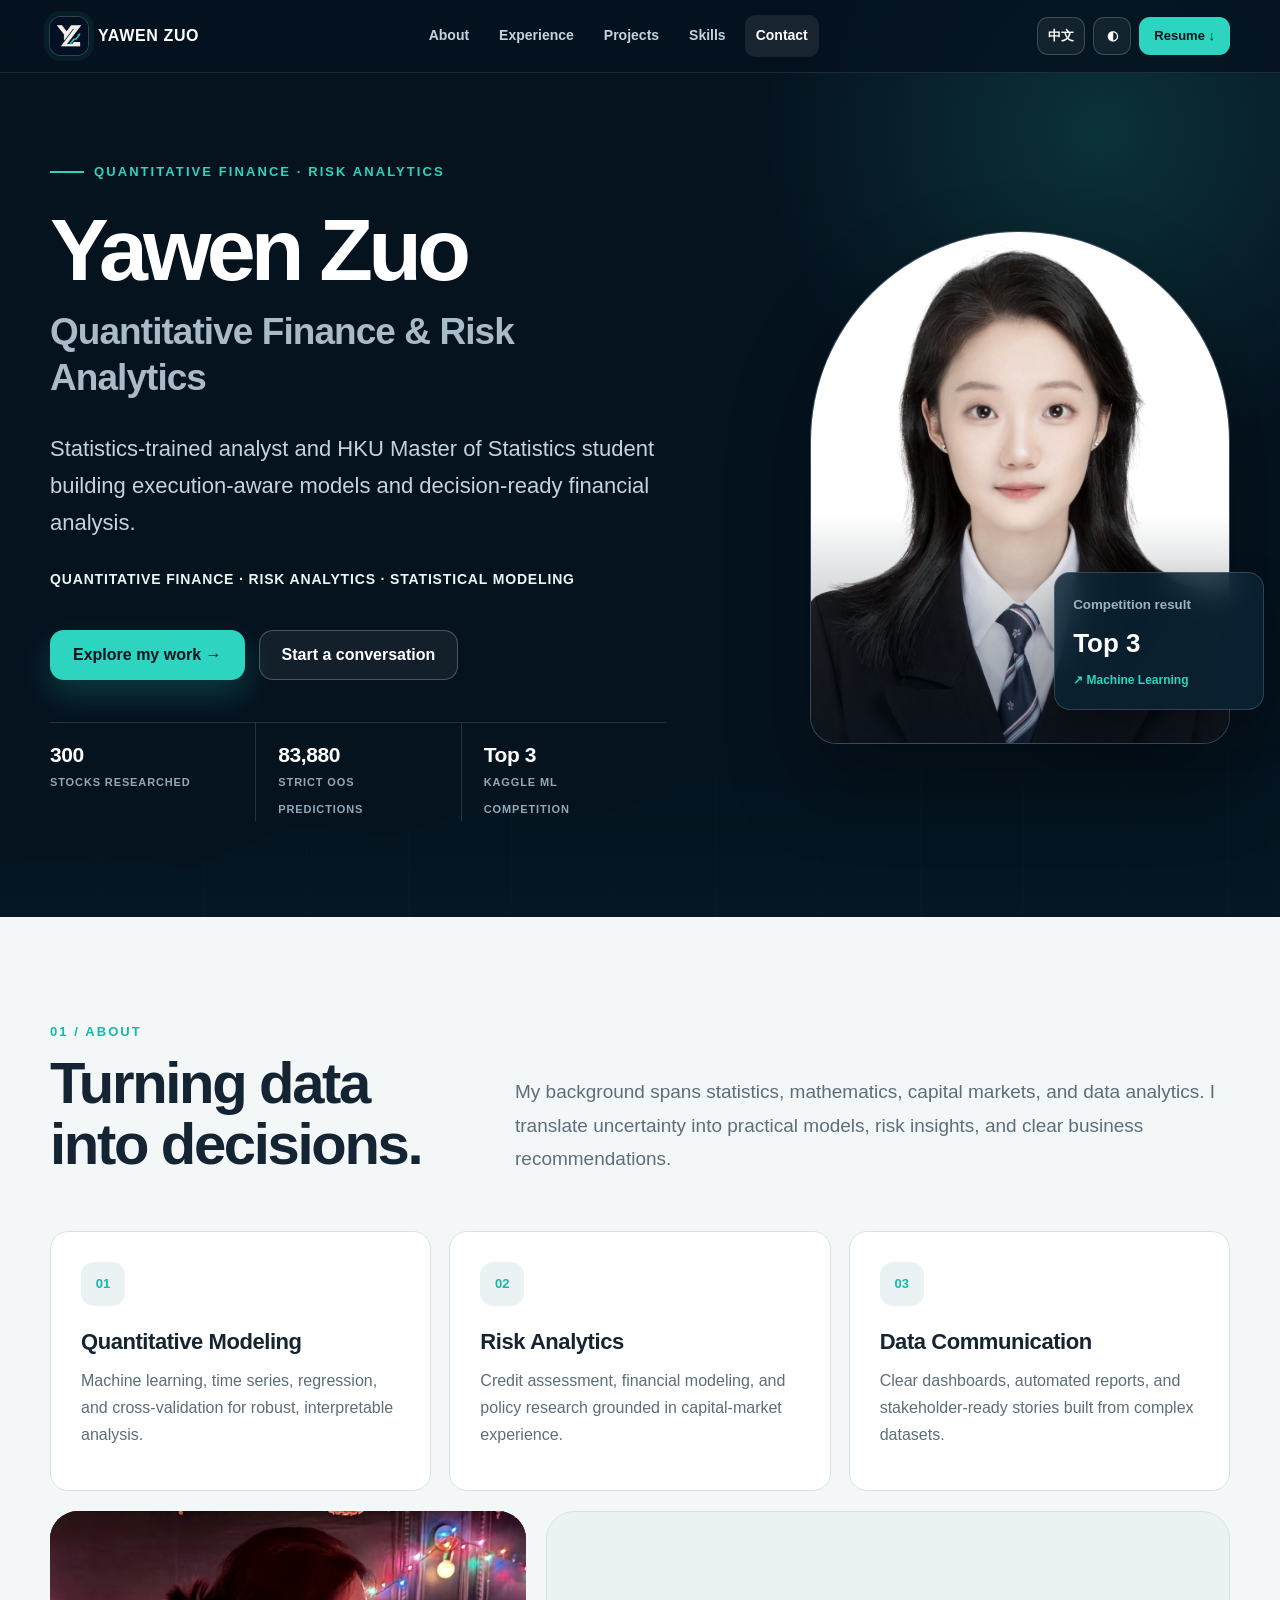
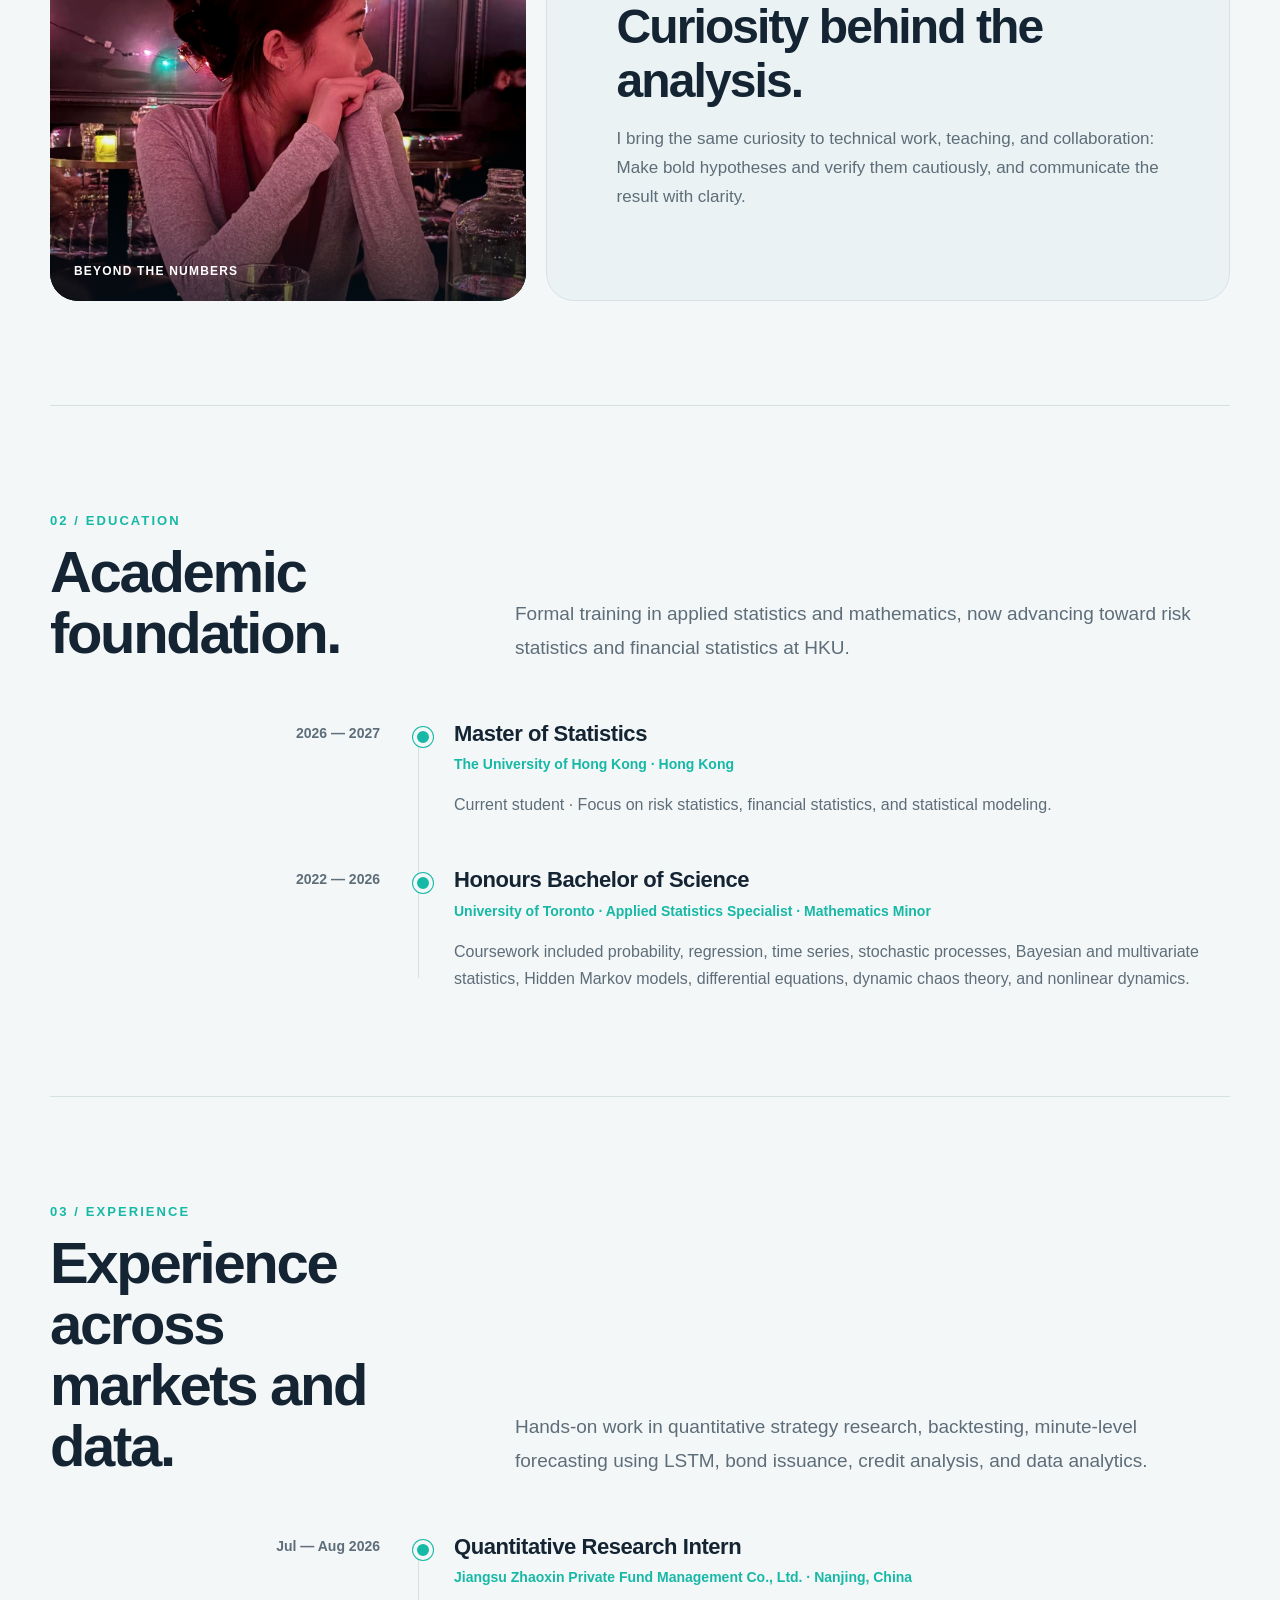
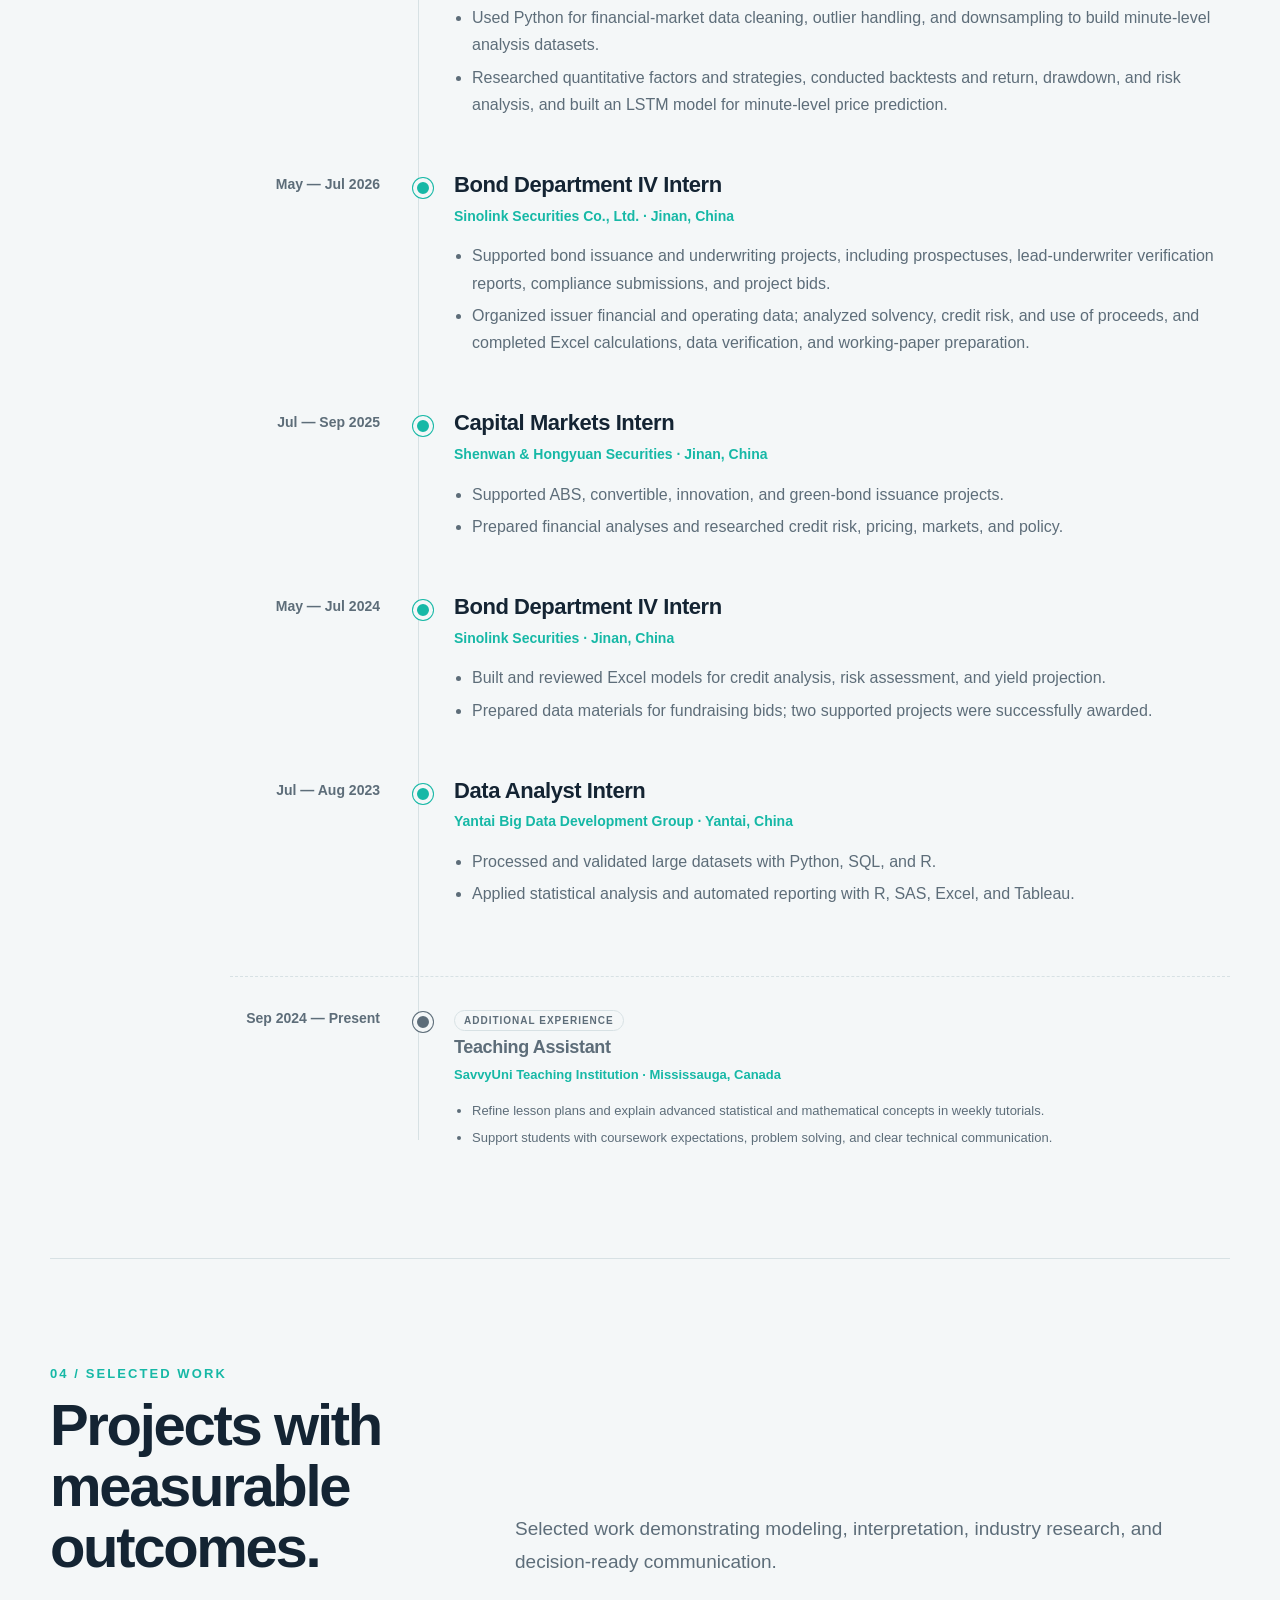
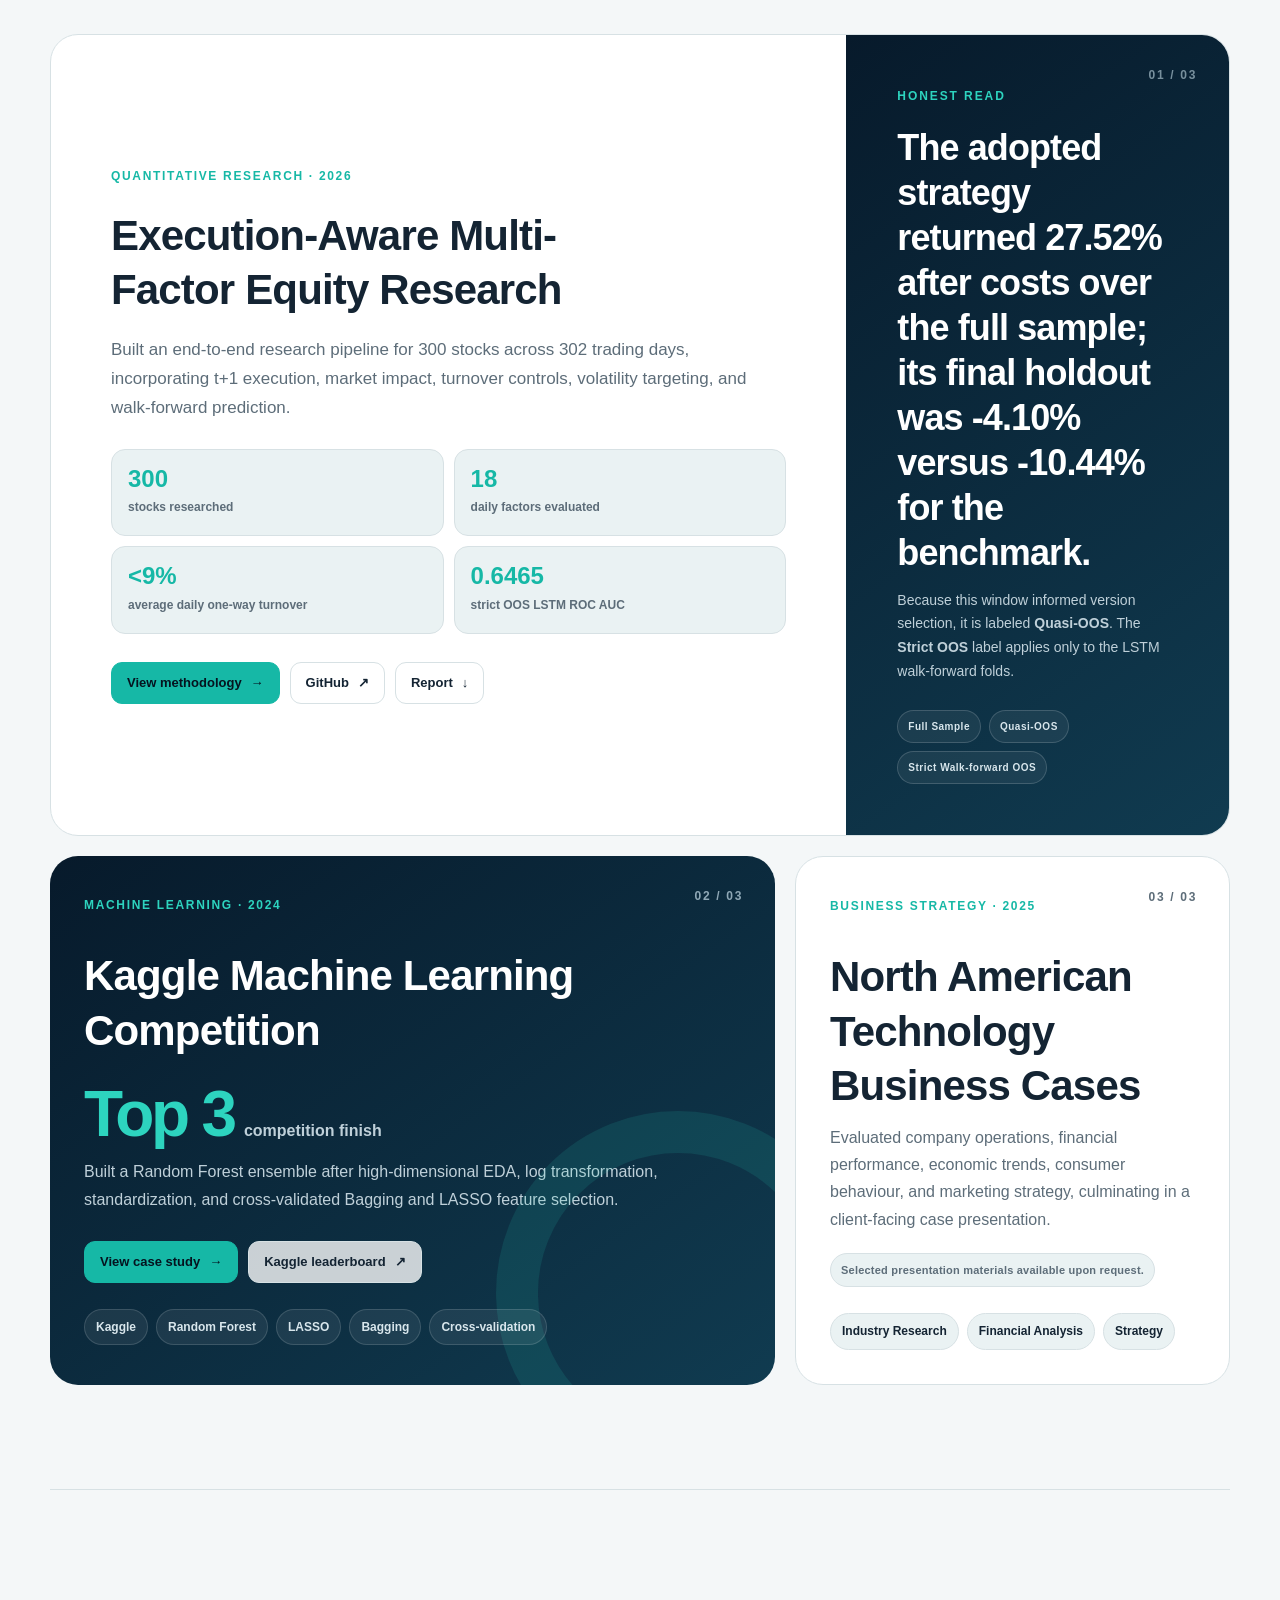
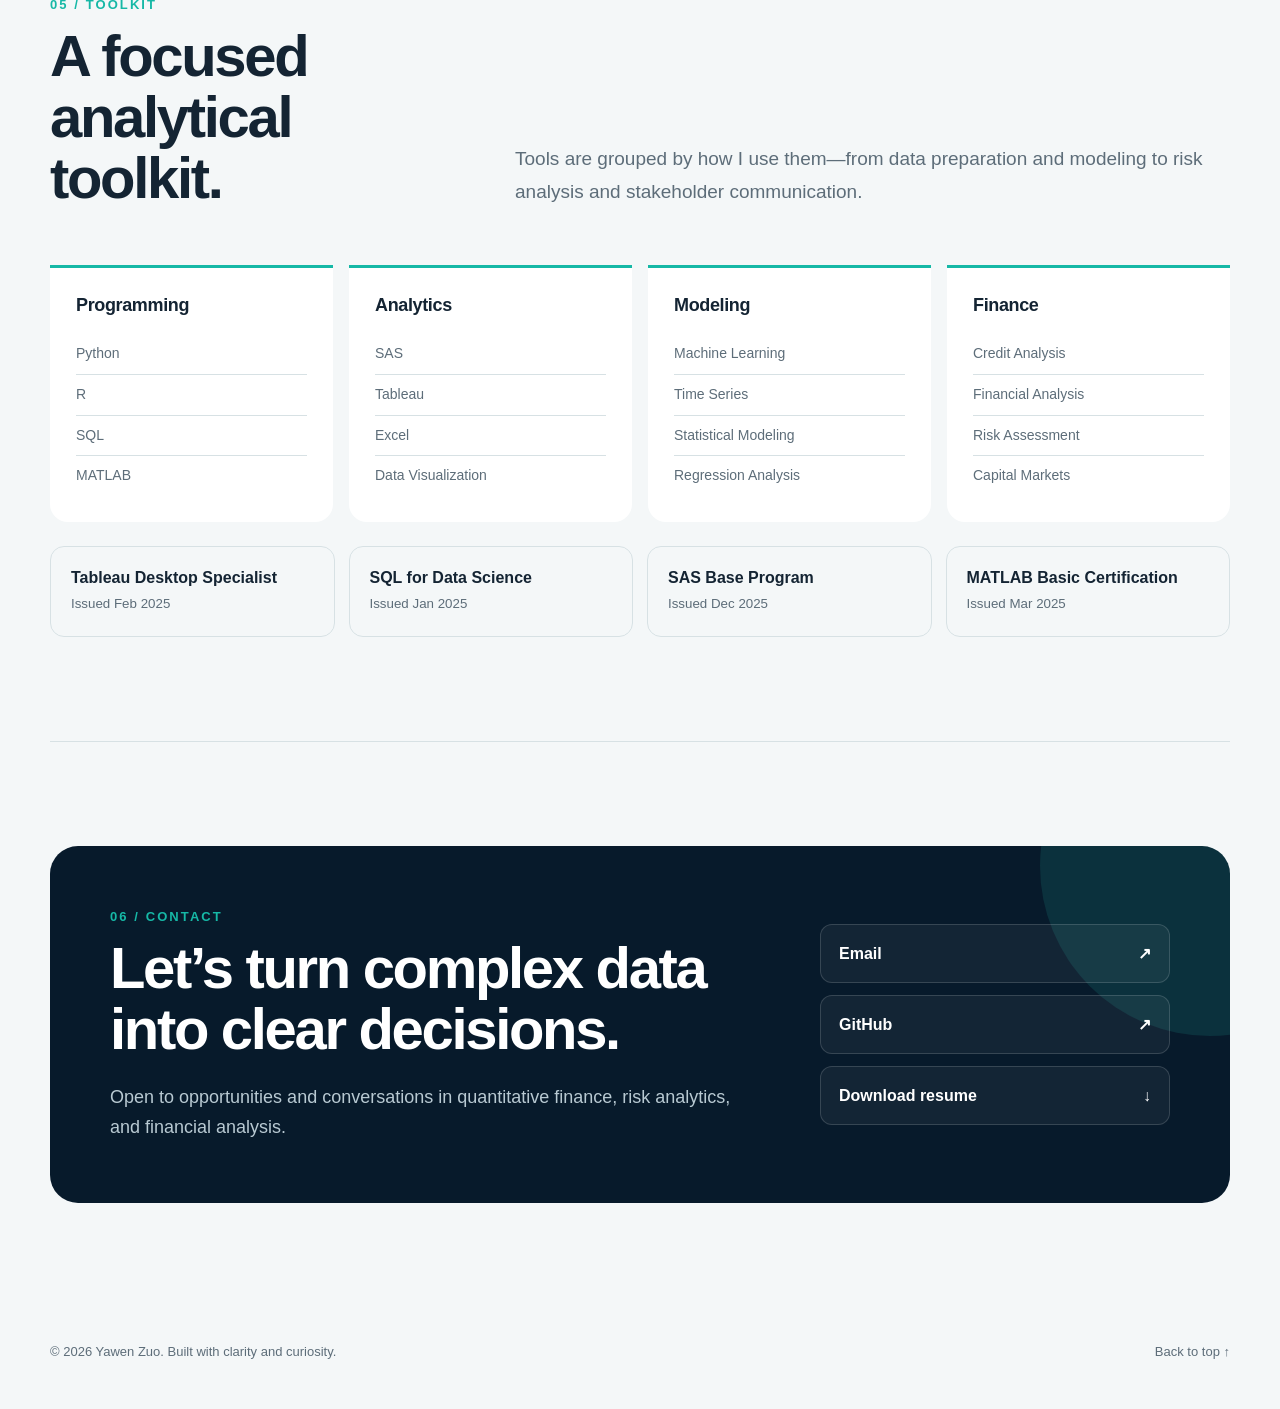
==== commit 422a0818: "Add Kaggle competition case study" ====
--- a/index.html
+++ b/index.html
@@ -375,8 +375,10 @@
           <div class="metric"><strong>Top 3</strong><span data-lang="en">competition finish</span><span data-lang="zh">竞赛排名</span></div>
           <p data-lang="en">Built a Random Forest ensemble after high-dimensional EDA, log transformation, standardization, and cross-validated Bagging and LASSO feature selection.</p>
           <p data-lang="zh">完成高维探索分析、对数变换和标准化，并通过交叉验证结合 Bagging、LASSO 特征选择与随机森林集成建模。</p>
-          <p class="project-availability" data-lang="en">Leaderboard evidence available upon request.</p>
-          <p class="project-availability" data-lang="zh">可按需提供排行榜证明材料。</p>
+          <div class="project-links">
+            <a class="project-link project-link-primary" href="projects/kaggle-competition.html"><span data-lang="en">View case study</span><span data-lang="zh">查看项目详情</span><span aria-hidden="true">→</span></a>
+            <a class="project-link" href="https://www.kaggle.com/competitions/sta-314-2024-competition/leaderboard?tab=public" target="_blank" rel="noopener noreferrer"><span data-lang="en">Kaggle leaderboard</span><span data-lang="zh">Kaggle 排行榜</span><span aria-hidden="true">↗</span></a>
+          </div>
           <div class="tags"><span class="tag">Kaggle</span><span class="tag">Random Forest</span><span class="tag">LASSO</span><span class="tag">Bagging</span><span class="tag">Cross-validation</span></div>
         </article>
 
--- a/assets/css/styles.css
+++ b/assets/css/styles.css
@@ -1234,6 +1234,17 @@
     .result-table tbody tr:last-child th,
     .result-table tbody tr:last-child td {
       border-bottom: 0;
+    }
+
+    .result-table .highlight-row th,
+    .result-table .highlight-row td {
+      background: rgba(22, 184, 166, 0.1);
+      color: var(--text);
+      font-weight: 900;
+    }
+
+    .result-table .highlight-row th:first-child {
+      box-shadow: inset 4px 0 0 var(--teal-500);
     }
 
     .case-figure {
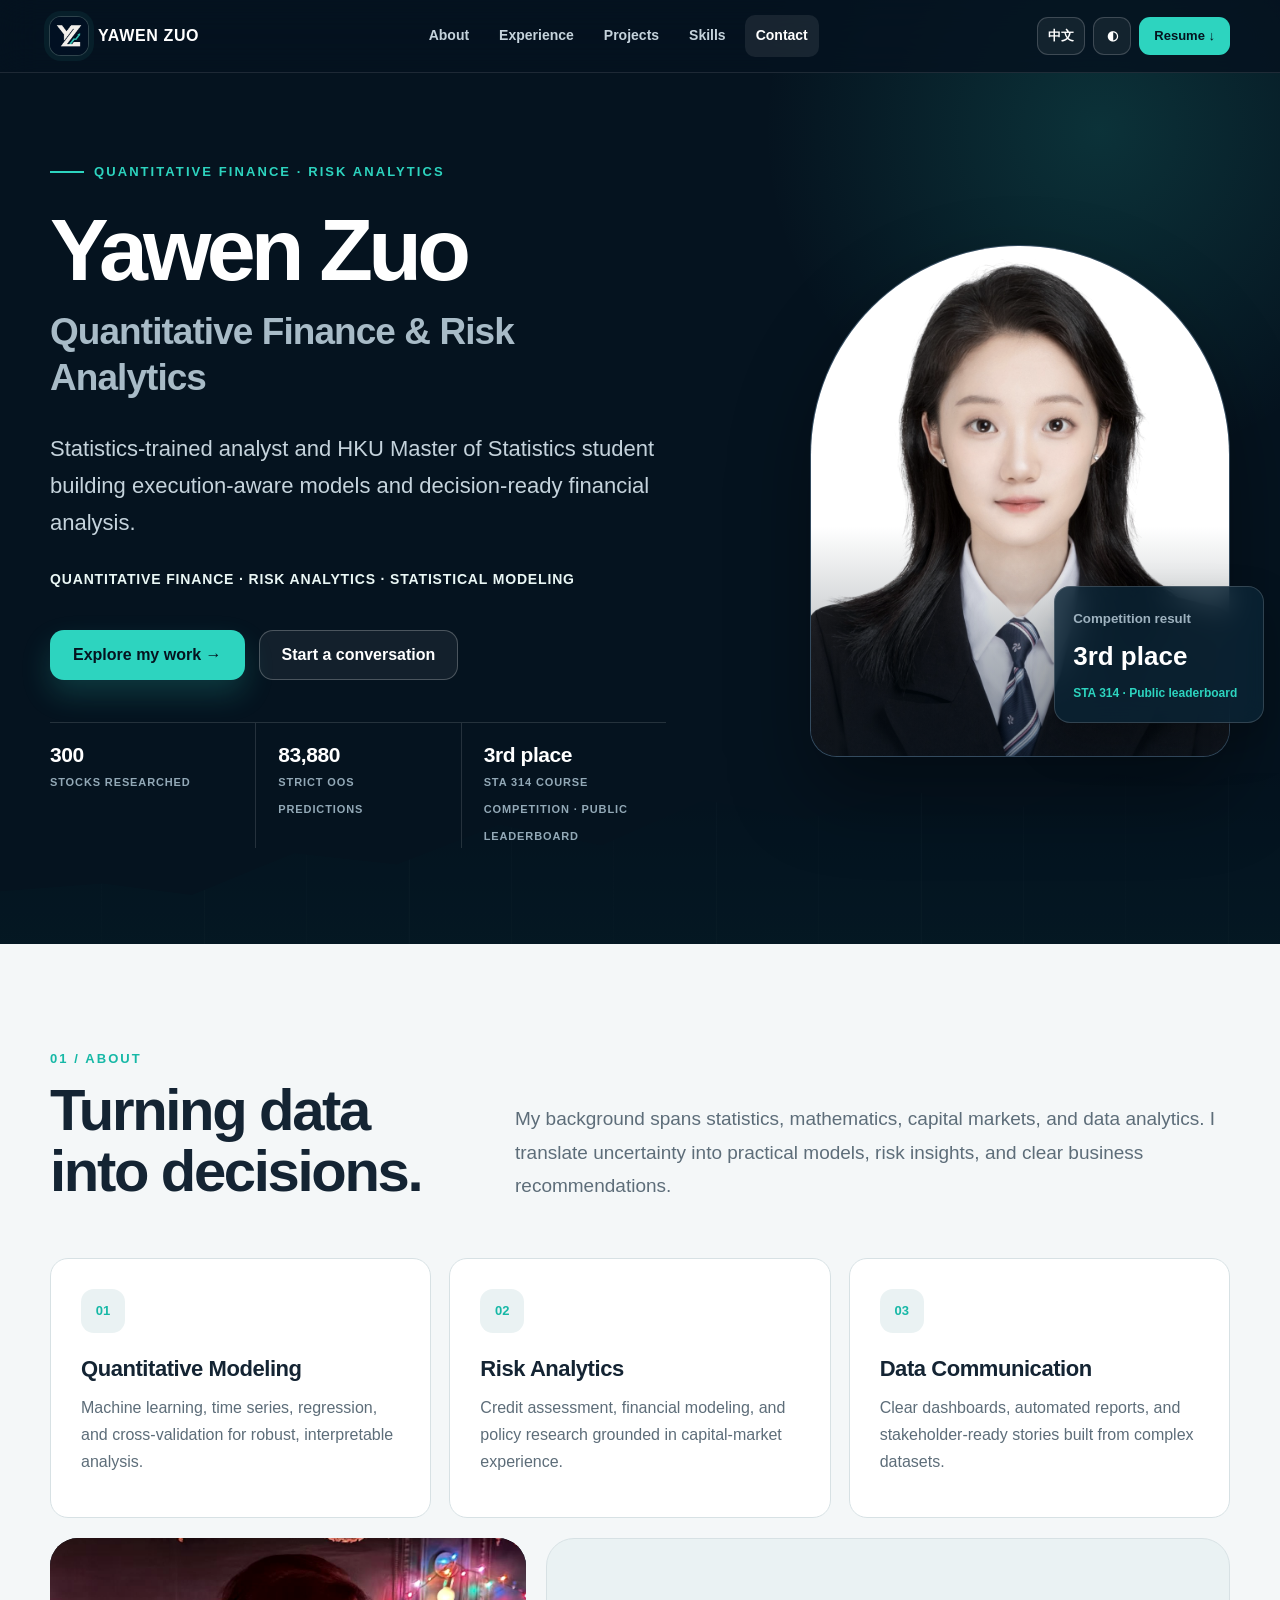
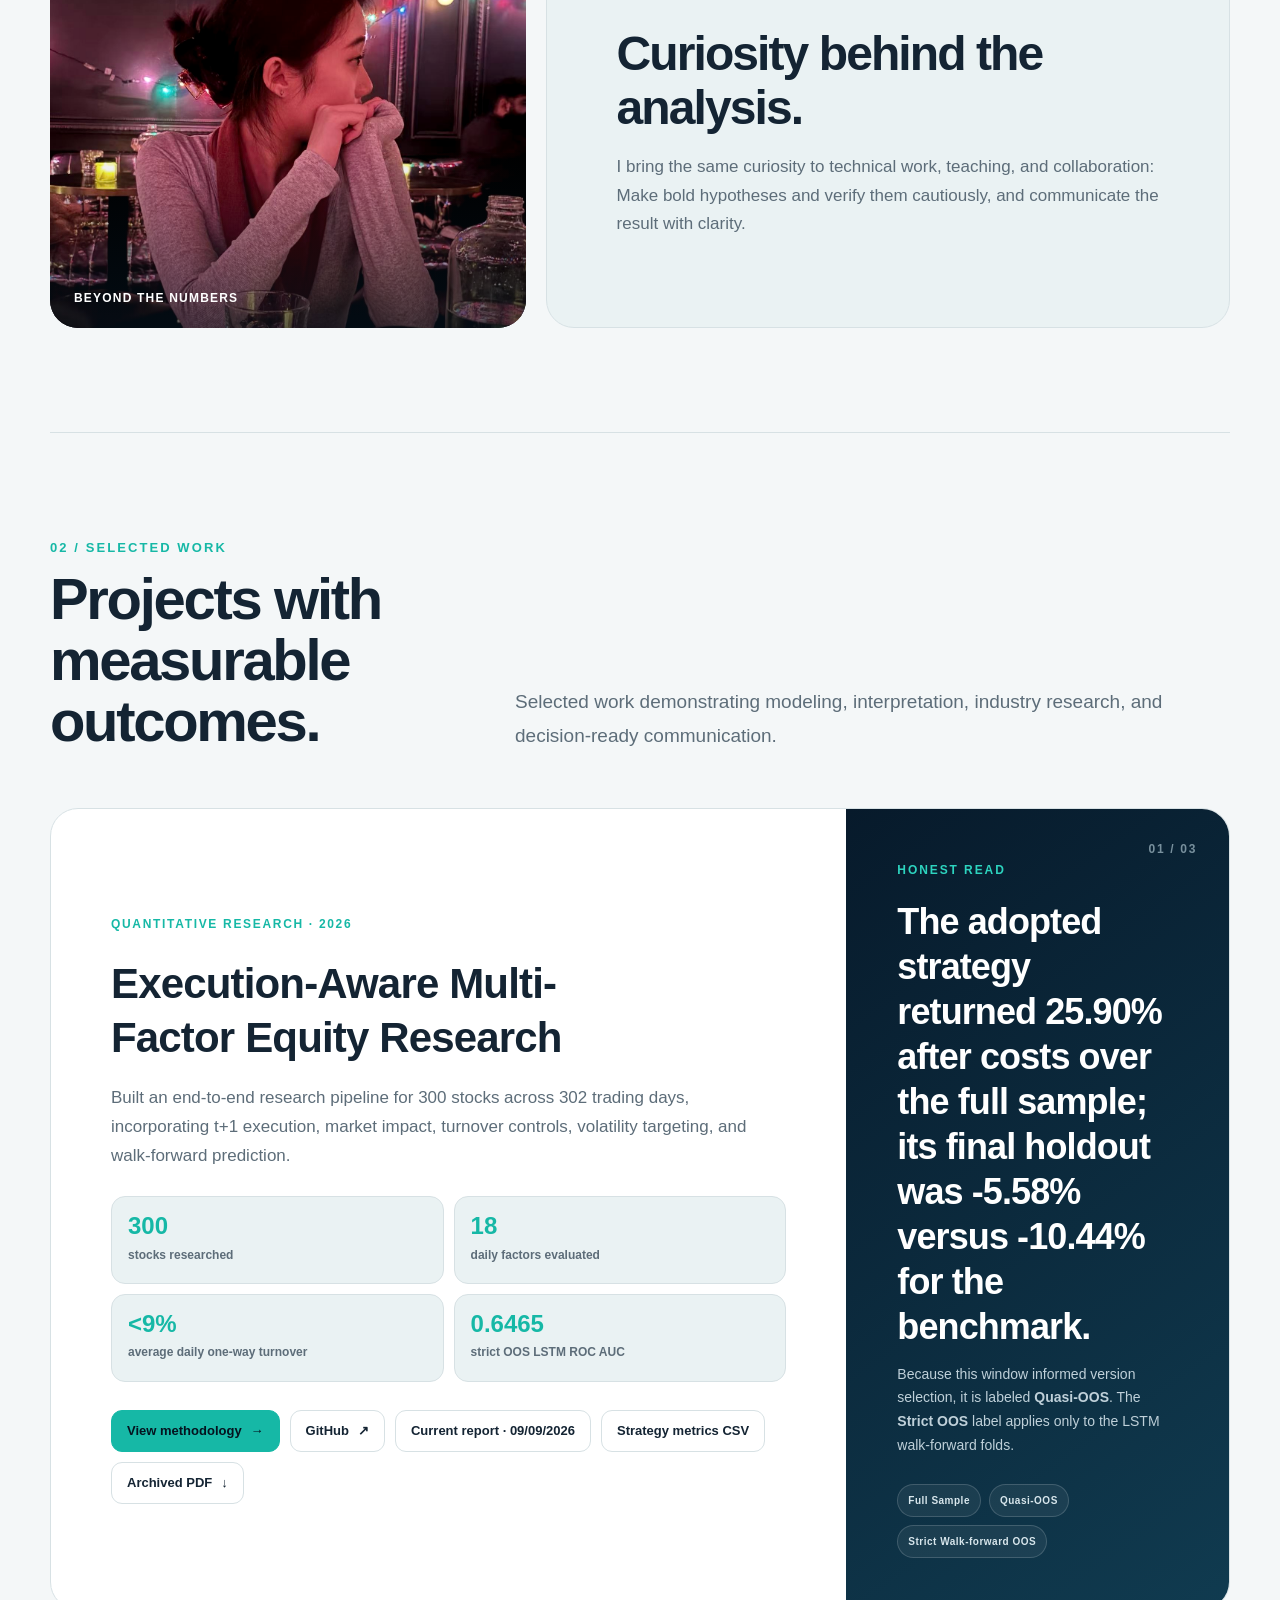
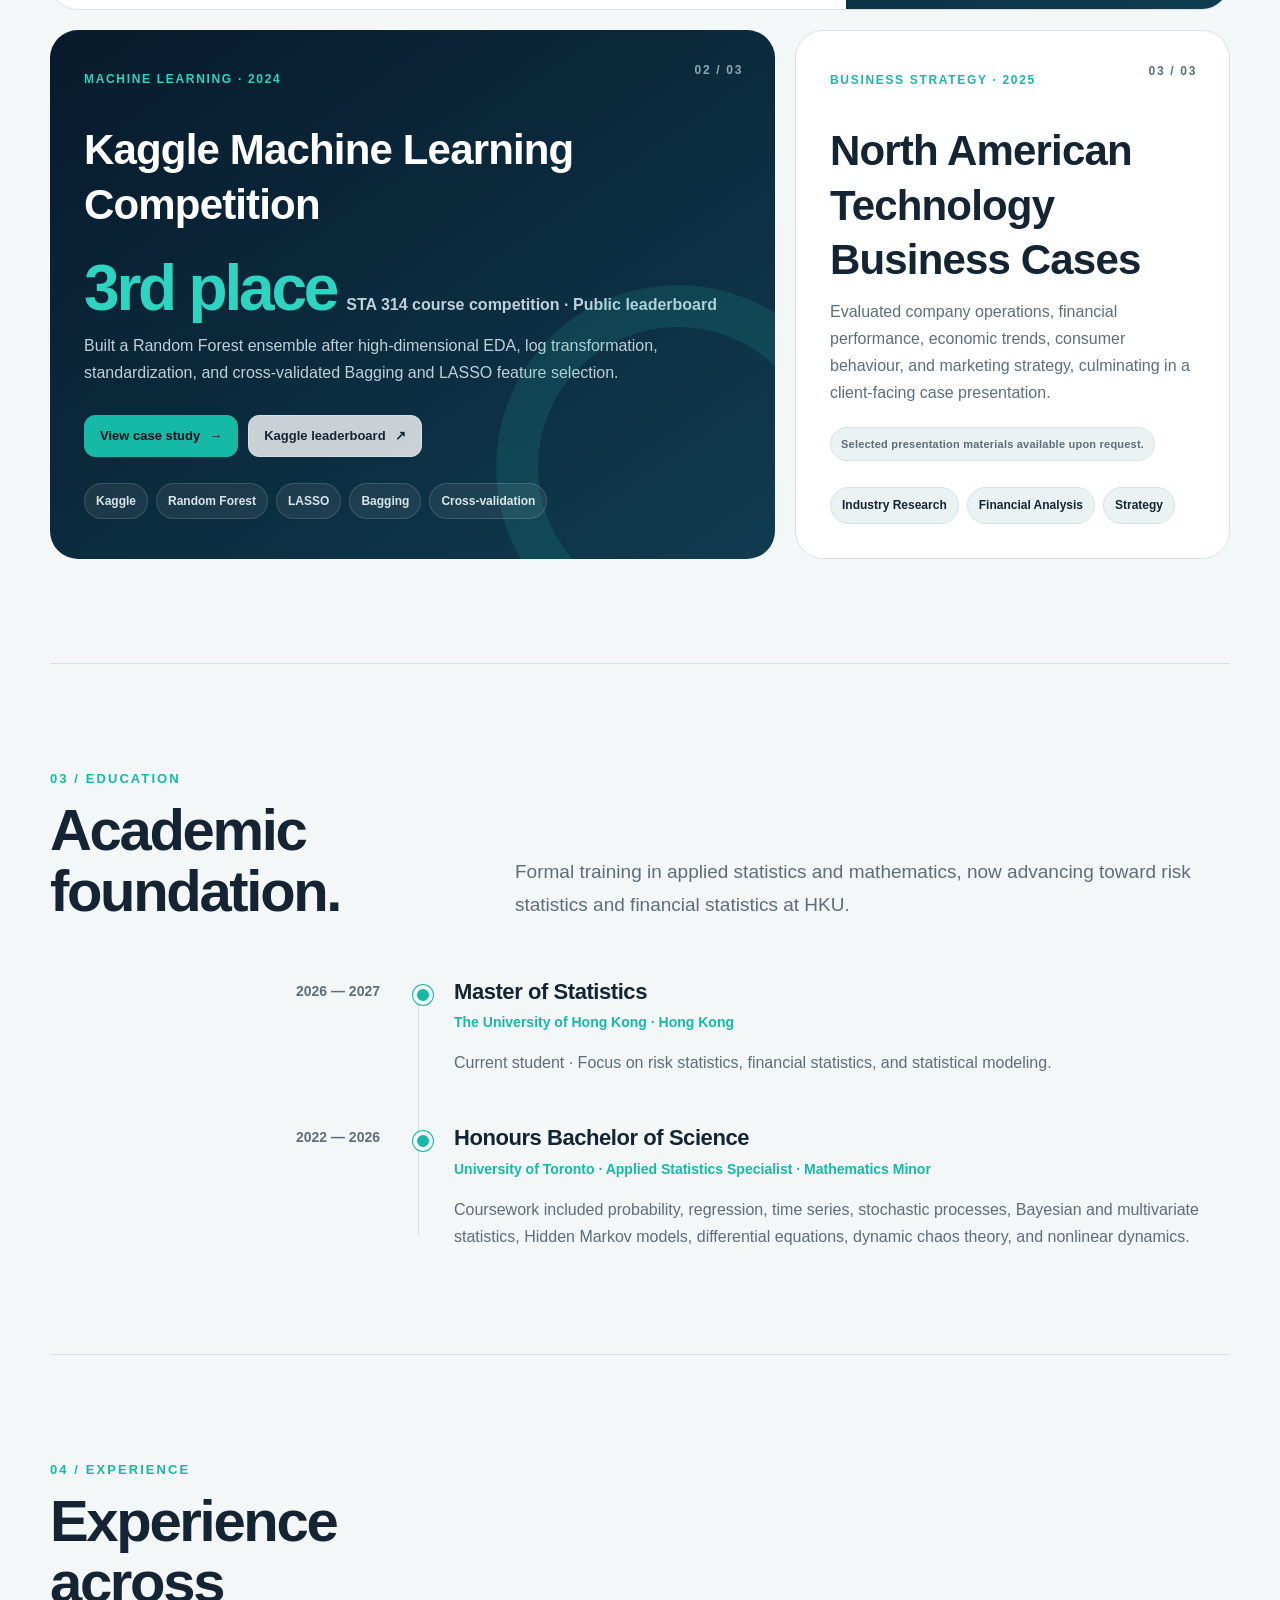
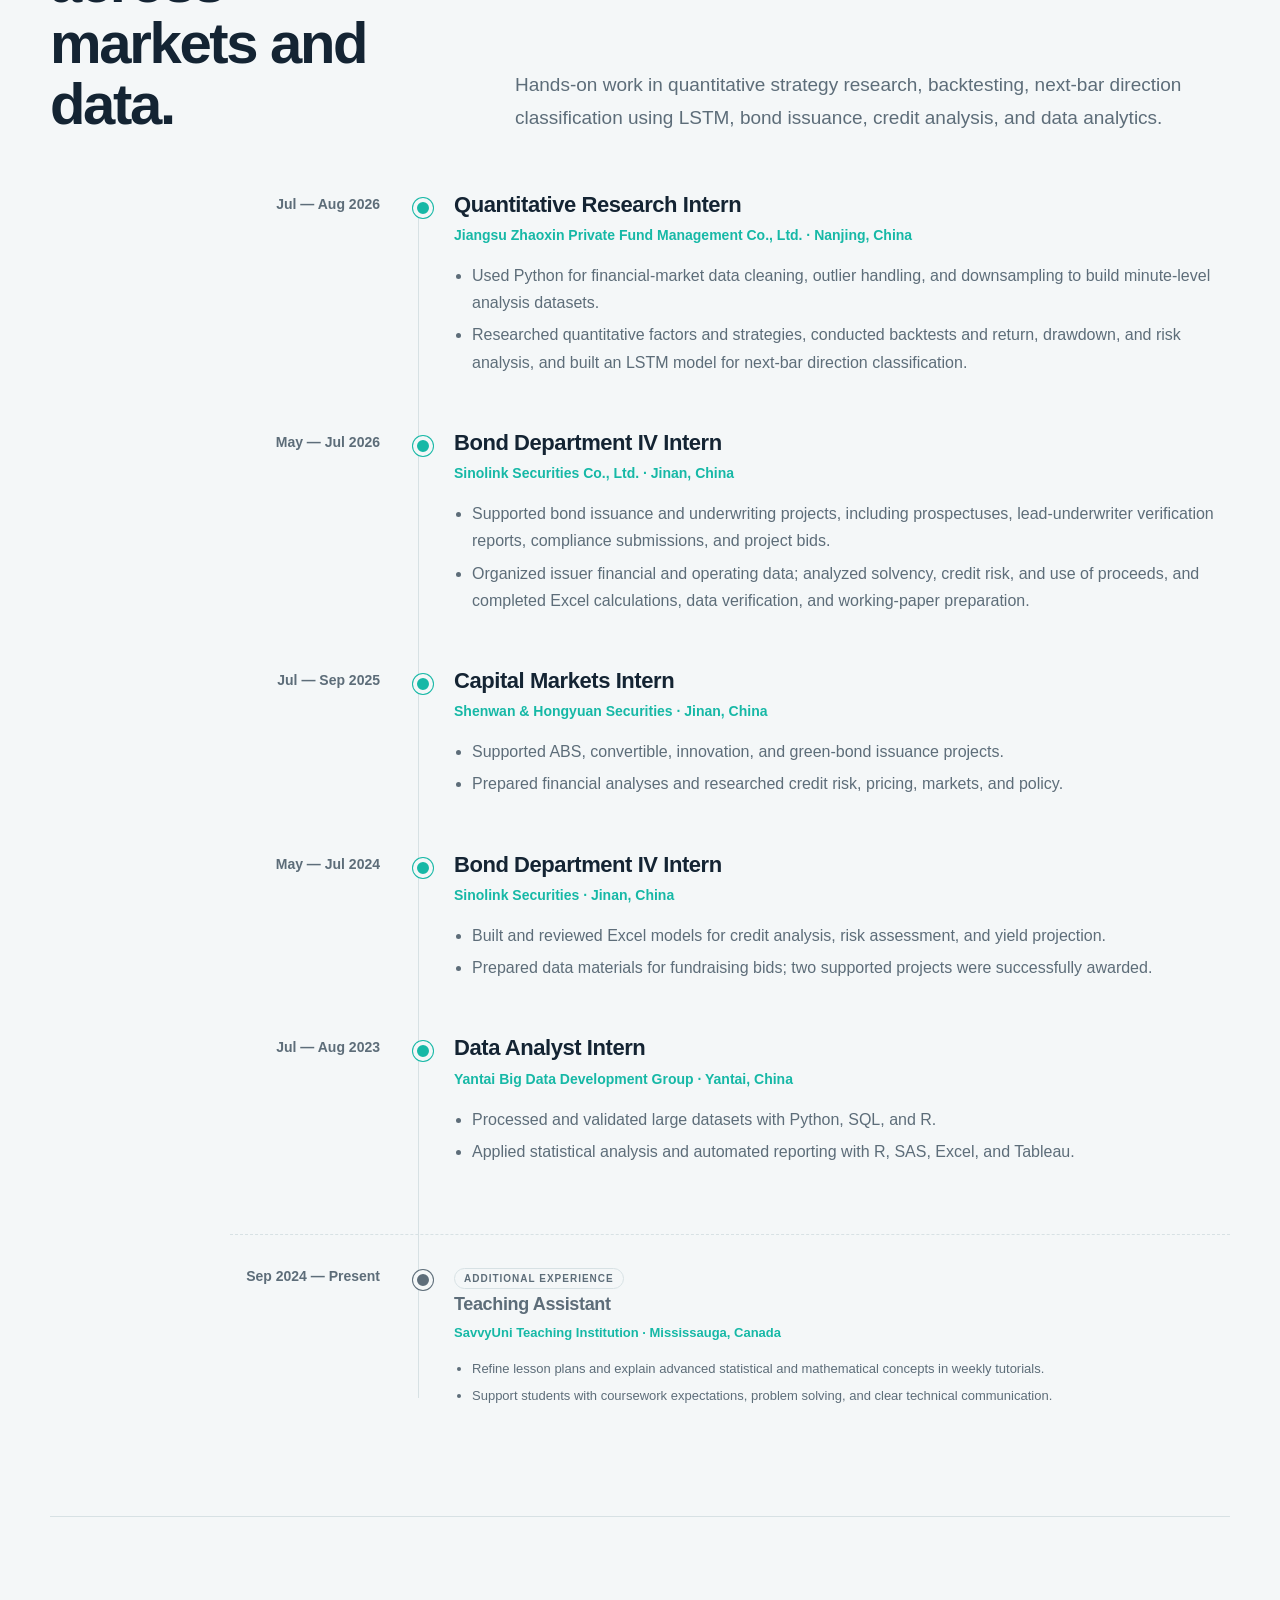
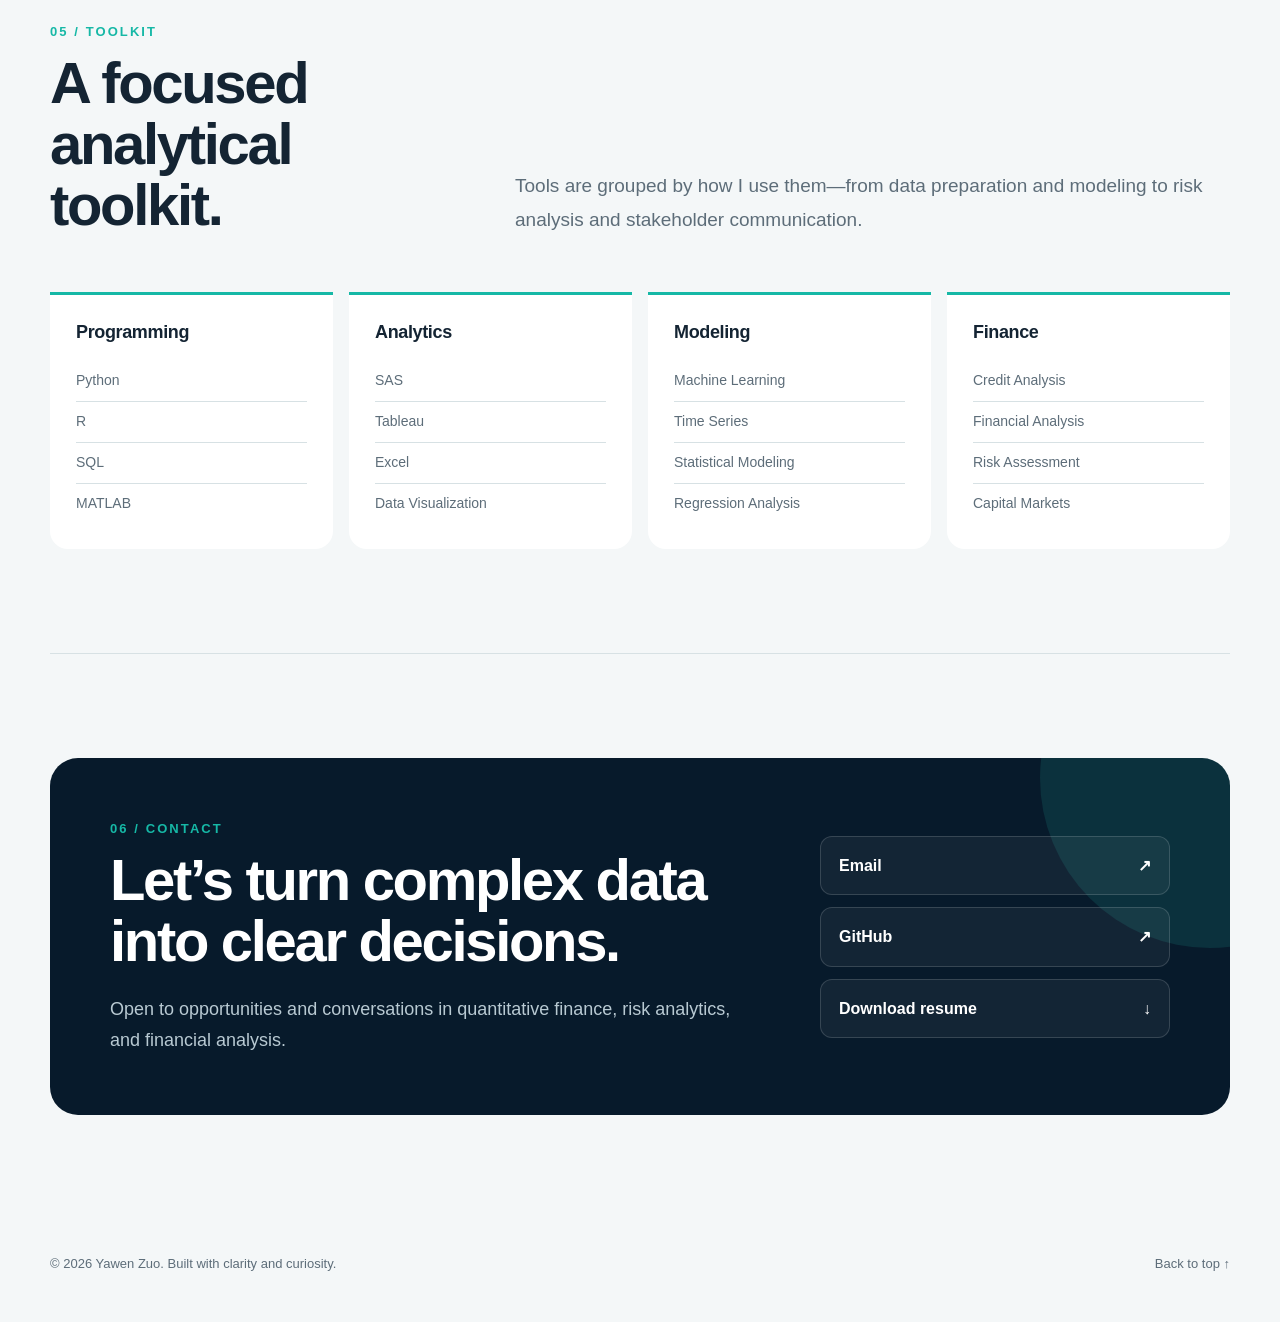
==== commit db0cb1b8: "Update portfolio with corrected research evidence" ====
--- a/index.html
+++ b/index.html
@@ -116,7 +116,7 @@
         <div class="hero-proof" aria-label="Selected highlights">
           <div class="proof-item"><strong>300</strong><span data-lang="en">Stocks researched</span><span data-lang="zh">只股票研究样本</span></div>
           <div class="proof-item"><strong>83,880</strong><span data-lang="en">Strict OOS predictions</span><span data-lang="zh">条严格样本外预测</span></div>
-          <div class="proof-item"><strong>Top 3</strong><span data-lang="en">Kaggle ML competition</span><span data-lang="zh">Kaggle 机器学习竞赛</span></div>
+          <div class="proof-item"><strong>3rd place</strong><span data-lang="en">STA 314 course competition · Public leaderboard</span><span data-lang="zh">STA 314 课程竞赛 · 公开排行榜</span></div>
         </div>
       </div>
 
@@ -127,8 +127,8 @@
         <div class="data-card" aria-hidden="true">
           <small data-lang="en">Competition result</small>
           <small data-lang="zh">竞赛成绩</small>
-          <strong>Top 3</strong>
-          <span>↗ Machine Learning</span>
+          <strong>3rd place</strong>
+          <span>STA 314 · Public leaderboard</span>
         </div>
       </div>
     </div>
@@ -185,136 +185,10 @@
       </div>
     </section>
 
-    <section class="section" id="education">
-      <div class="section-head reveal">
-        <div>
-          <span class="section-index">02 / EDUCATION</span>
-          <h2 data-lang="en">Academic foundation.</h2>
-          <h2 data-lang="zh">学术基础。</h2>
-        </div>
-        <p class="section-lead" data-lang="en">Formal training in applied statistics and mathematics, now advancing toward risk statistics and financial statistics at HKU.</p>
-        <p class="section-lead" data-lang="zh">以应用统计与数学为基础，现于香港大学进一步学习风险统计和金融统计。</p>
-      </div>
-
-      <div class="timeline reveal">
-        <article class="timeline-item">
-          <div class="timeline-date">2026 — 2027</div>
-          <div class="timeline-content">
-            <h3 data-lang="en">Master of Statistics</h3>
-            <h3 data-lang="zh">统计学硕士</h3>
-            <div class="timeline-subtitle" data-lang="en">The University of Hong Kong · Hong Kong</div>
-            <div class="timeline-subtitle" data-lang="zh">香港大学 · 中国香港</div>
-            <p data-lang="en">Current student · Focus on risk statistics, financial statistics, and statistical modeling.</p>
-            <p data-lang="zh">在读 · 聚焦风险统计、金融统计与统计建模。</p>
-          </div>
-        </article>
-
-        <article class="timeline-item">
-          <div class="timeline-date">2022 — 2026</div>
-          <div class="timeline-content">
-            <h3 data-lang="en">Honours Bachelor of Science</h3>
-            <h3 data-lang="zh">荣誉理学学士</h3>
-            <div class="timeline-subtitle" data-lang="en">University of Toronto · Applied Statistics Specialist · Mathematics Minor</div>
-            <div class="timeline-subtitle" data-lang="zh">多伦多大学 · 应用统计精修 · 数学辅修</div>
-            <p data-lang="en">Coursework included probability, regression, time series, stochastic processes, Bayesian and multivariate statistics, Hidden Markov models, differential equations, dynamic chaos theory, and nonlinear dynamics.</p>
-            <p data-lang="zh">课程涵盖概率论、回归分析、时间序列、随机过程、贝叶斯与多元统计、隐形马可夫模型、微分方程、动力学混沌理论和非线性动力学。</p>
-          </div>
-        </article>
-      </div>
-    </section>
-
-    <section class="section" id="experience">
-      <div class="section-head reveal">
-        <div>
-          <span class="section-index">03 / EXPERIENCE</span>
-          <h2 data-lang="en">Experience across markets and data.</h2>
-          <h2 data-lang="zh">连接市场与数据的经历。</h2>
-        </div>
-        <p class="section-lead" data-lang="en">Hands-on work in quantitative strategy research, backtesting, minute-level forecasting using LSTM, bond issuance, credit analysis, and data analytics.</p>
-        <p class="section-lead" data-lang="zh">实践覆盖量化策略研究、历史回测、长短期记忆网络模型分钟级预测、债券发行、信用分析与数据分析。</p>
-      </div>
-
-      <div class="timeline reveal">
-        <article class="timeline-item">
-          <div class="timeline-date" data-lang="en">Jul — Aug 2026</div>
-          <div class="timeline-date" data-lang="zh">2026.07 — 08</div>
-          <div class="timeline-content">
-            <h3 data-lang="en">Quantitative Research Intern</h3><h3 data-lang="zh">量化研究实习生</h3>
-            <div class="timeline-subtitle" data-lang="en">Jiangsu Zhaoxin Private Fund Management Co., Ltd. · Nanjing, China</div>
-            <div class="timeline-subtitle" data-lang="zh">江苏兆信私募基金管理有限公司 · 中国南京</div>
-            <ul data-lang="en"><li>Used Python for financial-market data cleaning, outlier handling, and downsampling to build minute-level analysis datasets.</li><li>Researched quantitative factors and strategies, conducted backtests and return, drawdown, and risk analysis, and built an LSTM model for minute-level price prediction.</li></ul>
-            <ul data-lang="zh"><li>使用 Python 完成金融市场数据清洗、异常值处理及降采样，构建适用于分钟级行情分析的数据集。</li><li>参与量化因子挖掘与策略研究，完成历史回测及收益、回撤、风险指标分析，并搭建 LSTM 模型进行分钟级价格预测。</li></ul>
-          </div>
-        </article>
-
-        <article class="timeline-item">
-          <div class="timeline-date" data-lang="en">May — Jul 2026</div>
-          <div class="timeline-date" data-lang="zh">2026.05 — 07</div>
-          <div class="timeline-content">
-            <h3 data-lang="en">Bond Department IV Intern</h3><h3 data-lang="zh">债券四部实习生</h3>
-            <div class="timeline-subtitle" data-lang="en">Sinolink Securities Co., Ltd. · Jinan, China</div>
-            <div class="timeline-subtitle" data-lang="zh">国金证券股份有限公司 · 中国济南</div>
-            <ul data-lang="en"><li>Supported bond issuance and underwriting projects, including prospectuses, lead-underwriter verification reports, compliance submissions, and project bids.</li><li>Organized issuer financial and operating data; analyzed solvency, credit risk, and use of proceeds, and completed Excel calculations, data verification, and working-paper preparation.</li></ul>
-            <ul data-lang="zh"><li>参与债券发行与承销项目，协助撰写募集说明书、主承销商核查意见、合规申报材料及项目投标书。</li><li>整理发行人财务与经营数据，分析偿债能力、信用风险及募集资金用途，并使用 Excel 完成财务测算、数据核验与底稿整理。</li></ul>
-          </div>
-        </article>
-
-        <article class="timeline-item">
-          <div class="timeline-date" data-lang="en">Jul — Sep 2025</div>
-          <div class="timeline-date" data-lang="zh">2025.07 — 09</div>
-          <div class="timeline-content">
-            <h3 data-lang="en">Capital Markets Intern</h3><h3 data-lang="zh">资本市场实习生</h3>
-            <div class="timeline-subtitle" data-lang="en">Shenwan &amp; Hongyuan Securities · Jinan, China</div>
-            <div class="timeline-subtitle" data-lang="zh">申万宏源证券 · 中国济南</div>
-            <ul data-lang="en"><li>Supported ABS, convertible, innovation, and green-bond issuance projects.</li><li>Prepared financial analyses and researched credit risk, pricing, markets, and policy.</li></ul>
-            <ul data-lang="zh"><li>参与 ABS、可转债、创新债和绿色债等债券发行项目。</li><li>完成财务分析，并研究信用风险、定价、市场与政策。</li></ul>
-          </div>
-        </article>
-
-        <article class="timeline-item">
-          <div class="timeline-date" data-lang="en">May — Jul 2024</div>
-          <div class="timeline-date" data-lang="zh">2024.05 — 07</div>
-          <div class="timeline-content">
-            <h3 data-lang="en">Bond Department IV Intern</h3><h3 data-lang="zh">债券四部实习生</h3>
-            <div class="timeline-subtitle" data-lang="en">Sinolink Securities · Jinan, China</div>
-            <div class="timeline-subtitle" data-lang="zh">国金证券 · 中国济南</div>
-            <ul data-lang="en"><li>Built and reviewed Excel models for credit analysis, risk assessment, and yield projection.</li><li>Prepared data materials for fundraising bids; two supported projects were successfully awarded.</li></ul>
-            <ul data-lang="zh"><li>搭建和检查用于信用分析、风险评估和收益预测的 Excel 模型。</li><li>准备融资招标数据材料，参与支持的两个项目成功中标。</li></ul>
-          </div>
-        </article>
-
-        <article class="timeline-item">
-          <div class="timeline-date" data-lang="en">Jul — Aug 2023</div>
-          <div class="timeline-date" data-lang="zh">2023.07 — 08</div>
-          <div class="timeline-content">
-            <h3 data-lang="en">Data Analyst Intern</h3><h3 data-lang="zh">数据分析实习生</h3>
-            <div class="timeline-subtitle" data-lang="en">Yantai Big Data Development Group · Yantai, China</div>
-            <div class="timeline-subtitle" data-lang="zh">烟台市大数据发展集团 · 中国烟台</div>
-            <ul data-lang="en"><li>Processed and validated large datasets with Python, SQL, and R.</li><li>Applied statistical analysis and automated reporting with R, SAS, Excel, and Tableau.</li></ul>
-            <ul data-lang="zh"><li>使用 Python、SQL 和 R 处理并验证大型数据集。</li><li>使用 R、SAS、Excel 和 Tableau 完成统计分析与自动化报告。</li></ul>
-          </div>
-        </article>
-
-        <article class="timeline-item supporting-experience">
-          <div class="timeline-date" data-lang="en">Sep 2024 — Present</div>
-          <div class="timeline-date" data-lang="zh">2024.09 — 至今</div>
-          <div class="timeline-content">
-            <span class="supporting-label" data-lang="en">Additional experience</span>
-            <span class="supporting-label" data-lang="zh">补充经历</span>
-            <h3 data-lang="en">Teaching Assistant</h3><h3 data-lang="zh">助教</h3>
-            <div class="timeline-subtitle" data-lang="en">SavvyUni Teaching Institution · Mississauga, Canada</div>
-            <div class="timeline-subtitle" data-lang="zh">SavvyUni Teaching Institution · 加拿大密西沙加</div>
-            <ul data-lang="en"><li>Refine lesson plans and explain advanced statistical and mathematical concepts in weekly tutorials.</li><li>Support students with coursework expectations, problem solving, and clear technical communication.</li></ul>
-            <ul data-lang="zh"><li>优化课程计划，并在每周辅导中讲解进阶统计与数学概念。</li><li>为学生提供课程答疑、解题支持和清晰的技术沟通。</li></ul>
-          </div>
-        </article>
-      </div>
-    </section>
-
     <section class="section" id="projects">
       <div class="section-head reveal">
         <div>
-          <span class="section-index">04 / SELECTED WORK</span>
+          <span class="section-index">02 / SELECTED WORK</span>
           <h2 data-lang="en">Projects with measurable outcomes.</h2>
           <h2 data-lang="zh">用结果说话的项目。</h2>
         </div>
@@ -347,8 +221,10 @@
                 <a class="project-link" href="https://github.com/Zuozuo-76/Quant-internship" target="_blank" rel="noopener noreferrer">
                   <span>GitHub</span><span aria-hidden="true">↗</span>
                 </a>
+                <a class="project-link" href="https://github.com/Zuozuo-76/Quant-internship/blob/4070810b4631d0554644039ce2139c2ee926cd67/reports/timing-correction-2026-09-09.md"><span data-lang="en">Current report · 09/09/2026</span><span data-lang="zh">当前报告 · 09/09/2026</span></a>
+                <a class="project-link" href="https://github.com/Zuozuo-76/Quant-internship/blob/4070810b4631d0554644039ce2139c2ee926cd67/backtest/low_risk_strategy_metrics.csv"><span data-lang="en">Strategy metrics CSV</span><span data-lang="zh">策略指标 CSV</span></a>
                 <a id="report-download" class="project-link" href="quant_research_report_en.pdf" download="Yawen_Zuo_Quantitative_Trading_Report_EN.pdf">
-                  <span data-lang="en">Report</span><span data-lang="zh">报告</span><span aria-hidden="true">↓</span>
+                  <span data-lang="en">Archived PDF</span><span data-lang="zh">历史 PDF</span><span aria-hidden="true">↓</span>
                 </a>
               </div>
             </div>
@@ -356,8 +232,8 @@
             <aside class="quant-verdict">
               <span class="verdict-label" data-lang="en">Honest read</span>
               <span class="verdict-label" data-lang="zh">诚实结论</span>
-              <strong data-lang="en">The adopted strategy returned 27.52% after costs over the full sample; its final holdout was -4.10% versus -10.44% for the benchmark.</strong>
-              <strong data-lang="zh">最终采用策略在完整样本的成本后收益为 27.52%；最终留出期为 -4.10%，同期基准为 -10.44%。</strong>
+              <strong data-lang="en">The adopted strategy returned 25.90% after costs over the full sample; its final holdout was -5.58% versus -10.44% for the benchmark.</strong>
+              <strong data-lang="zh">最终采用策略在完整样本的成本后收益为 25.90%；最终留出期为 -5.58%，同期基准为 -10.44%。</strong>
               <p data-lang="en">Because this window informed version selection, it is labeled <b>Quasi-OOS</b>. The <b>Strict OOS</b> label applies only to the LSTM walk-forward folds.</p>
               <p data-lang="zh">由于该窗口参与版本选择，因此标记为<b>准样本外</b>；<b>严格样本外</b>仅适用于 LSTM walk-forward 测试窗口。</p>
               <div class="result-labels" aria-label="Result scope labels">
@@ -371,8 +247,8 @@
           <span class="project-kicker" data-lang="en">Machine Learning · 2024</span>
           <span class="project-kicker" data-lang="zh">机器学习 · 2024</span>
           <h3 data-lang="en">Kaggle Machine Learning Competition</h3>
-          <h3 data-lang="zh">Kaggle 机器学习竞赛</h3>
-          <div class="metric"><strong>Top 3</strong><span data-lang="en">competition finish</span><span data-lang="zh">竞赛排名</span></div>
+          <h3 data-lang="zh">STA 314 课程竞赛 · 公开排行榜</h3>
+          <div class="metric"><strong>3rd place</strong><span data-lang="en">STA 314 course competition · Public leaderboard</span><span data-lang="zh">STA 314 课程竞赛 · 公开排行榜</span></div>
           <p data-lang="en">Built a Random Forest ensemble after high-dimensional EDA, log transformation, standardization, and cross-validated Bagging and LASSO feature selection.</p>
           <p data-lang="zh">完成高维探索分析、对数变换和标准化，并通过交叉验证结合 Bagging、LASSO 特征选择与随机森林集成建模。</p>
           <div class="project-links">
@@ -396,6 +272,132 @@
       </div>
     </section>
 
+    <section class="section" id="education">
+      <div class="section-head reveal">
+        <div>
+          <span class="section-index">03 / EDUCATION</span>
+          <h2 data-lang="en">Academic foundation.</h2>
+          <h2 data-lang="zh">学术基础。</h2>
+        </div>
+        <p class="section-lead" data-lang="en">Formal training in applied statistics and mathematics, now advancing toward risk statistics and financial statistics at HKU.</p>
+        <p class="section-lead" data-lang="zh">以应用统计与数学为基础，现于香港大学进一步学习风险统计和金融统计。</p>
+      </div>
+
+      <div class="timeline reveal">
+        <article class="timeline-item">
+          <div class="timeline-date">2026 — 2027</div>
+          <div class="timeline-content">
+            <h3 data-lang="en">Master of Statistics</h3>
+            <h3 data-lang="zh">统计学硕士</h3>
+            <div class="timeline-subtitle" data-lang="en">The University of Hong Kong · Hong Kong</div>
+            <div class="timeline-subtitle" data-lang="zh">香港大学 · 中国香港</div>
+            <p data-lang="en">Current student · Focus on risk statistics, financial statistics, and statistical modeling.</p>
+            <p data-lang="zh">在读 · 聚焦风险统计、金融统计与统计建模。</p>
+          </div>
+        </article>
+
+        <article class="timeline-item">
+          <div class="timeline-date">2022 — 2026</div>
+          <div class="timeline-content">
+            <h3 data-lang="en">Honours Bachelor of Science</h3>
+            <h3 data-lang="zh">荣誉理学学士</h3>
+            <div class="timeline-subtitle" data-lang="en">University of Toronto · Applied Statistics Specialist · Mathematics Minor</div>
+            <div class="timeline-subtitle" data-lang="zh">多伦多大学 · 应用统计精修 · 数学辅修</div>
+            <p data-lang="en">Coursework included probability, regression, time series, stochastic processes, Bayesian and multivariate statistics, Hidden Markov models, differential equations, dynamic chaos theory, and nonlinear dynamics.</p>
+            <p data-lang="zh">课程涵盖概率论、回归分析、时间序列、随机过程、贝叶斯与多元统计、隐马尔可夫模型、微分方程、动力学混沌理论和非线性动力学。</p>
+          </div>
+        </article>
+      </div>
+    </section>
+
+    <section class="section" id="experience">
+      <div class="section-head reveal">
+        <div>
+          <span class="section-index">04 / EXPERIENCE</span>
+          <h2 data-lang="en">Experience across markets and data.</h2>
+          <h2 data-lang="zh">连接市场与数据的经历。</h2>
+        </div>
+        <p class="section-lead" data-lang="en">Hands-on work in quantitative strategy research, backtesting, next-bar direction classification using LSTM, bond issuance, credit analysis, and data analytics.</p>
+        <p class="section-lead" data-lang="zh">实践覆盖量化策略研究、历史回测、LSTM 下一根分钟 K 线涨跌方向分类、债券发行、信用分析与数据分析。</p>
+      </div>
+
+      <div class="timeline reveal">
+        <article class="timeline-item">
+          <div class="timeline-date" data-lang="en">Jul — Aug 2026</div>
+          <div class="timeline-date" data-lang="zh">2026.07 — 08</div>
+          <div class="timeline-content">
+            <h3 data-lang="en">Quantitative Research Intern</h3><h3 data-lang="zh">量化研究实习生</h3>
+            <div class="timeline-subtitle" data-lang="en">Jiangsu Zhaoxin Private Fund Management Co., Ltd. · Nanjing, China</div>
+            <div class="timeline-subtitle" data-lang="zh">江苏兆信私募基金管理有限公司 · 中国南京</div>
+            <ul data-lang="en"><li>Used Python for financial-market data cleaning, outlier handling, and downsampling to build minute-level analysis datasets.</li><li>Researched quantitative factors and strategies, conducted backtests and return, drawdown, and risk analysis, and built an LSTM model for next-bar direction classification.</li></ul>
+            <ul data-lang="zh"><li>使用 Python 完成金融市场数据清洗、异常值处理及降采样，构建适用于分钟级行情分析的数据集。</li><li>参与量化因子挖掘与策略研究，完成历史回测及收益、回撤、风险指标分析，并搭建 LSTM 模型进行下一根分钟 K 线涨跌方向分类。</li></ul>
+          </div>
+        </article>
+
+        <article class="timeline-item">
+          <div class="timeline-date" data-lang="en">May — Jul 2026</div>
+          <div class="timeline-date" data-lang="zh">2026.05 — 07</div>
+          <div class="timeline-content">
+            <h3 data-lang="en">Bond Department IV Intern</h3><h3 data-lang="zh">债券四部实习生</h3>
+            <div class="timeline-subtitle" data-lang="en">Sinolink Securities Co., Ltd. · Jinan, China</div>
+            <div class="timeline-subtitle" data-lang="zh">国金证券股份有限公司 · 中国济南</div>
+            <ul data-lang="en"><li>Supported bond issuance and underwriting projects, including prospectuses, lead-underwriter verification reports, compliance submissions, and project bids.</li><li>Organized issuer financial and operating data; analyzed solvency, credit risk, and use of proceeds, and completed Excel calculations, data verification, and working-paper preparation.</li></ul>
+            <ul data-lang="zh"><li>参与债券发行与承销项目，协助撰写募集说明书、主承销商核查意见、合规申报材料及项目投标书。</li><li>整理发行人财务与经营数据，分析偿债能力、信用风险及募集资金用途，并使用 Excel 完成财务测算、数据核验与底稿整理。</li></ul>
+          </div>
+        </article>
+
+        <article class="timeline-item">
+          <div class="timeline-date" data-lang="en">Jul — Sep 2025</div>
+          <div class="timeline-date" data-lang="zh">2025.07 — 09</div>
+          <div class="timeline-content">
+            <h3 data-lang="en">Capital Markets Intern</h3><h3 data-lang="zh">资本市场实习生</h3>
+            <div class="timeline-subtitle" data-lang="en">Shenwan &amp; Hongyuan Securities · Jinan, China</div>
+            <div class="timeline-subtitle" data-lang="zh">申万宏源证券 · 中国济南</div>
+            <ul data-lang="en"><li>Supported ABS, convertible, innovation, and green-bond issuance projects.</li><li>Prepared financial analyses and researched credit risk, pricing, markets, and policy.</li></ul>
+            <ul data-lang="zh"><li>参与 ABS、可转债、创新债和绿色债等债券发行项目。</li><li>完成财务分析，并研究信用风险、定价、市场与政策。</li></ul>
+          </div>
+        </article>
+
+        <article class="timeline-item">
+          <div class="timeline-date" data-lang="en">May — Jul 2024</div>
+          <div class="timeline-date" data-lang="zh">2024.05 — 07</div>
+          <div class="timeline-content">
+            <h3 data-lang="en">Bond Department IV Intern</h3><h3 data-lang="zh">债券四部实习生</h3>
+            <div class="timeline-subtitle" data-lang="en">Sinolink Securities · Jinan, China</div>
+            <div class="timeline-subtitle" data-lang="zh">国金证券 · 中国济南</div>
+            <ul data-lang="en"><li>Built and reviewed Excel models for credit analysis, risk assessment, and yield projection.</li><li>Prepared data materials for fundraising bids; two supported projects were successfully awarded.</li></ul>
+            <ul data-lang="zh"><li>搭建和检查用于信用分析、风险评估和收益预测的 Excel 模型。</li><li>准备融资招标数据材料，参与支持的两个项目成功中标。</li></ul>
+          </div>
+        </article>
+
+        <article class="timeline-item">
+          <div class="timeline-date" data-lang="en">Jul — Aug 2023</div>
+          <div class="timeline-date" data-lang="zh">2023.07 — 08</div>
+          <div class="timeline-content">
+            <h3 data-lang="en">Data Analyst Intern</h3><h3 data-lang="zh">数据分析实习生</h3>
+            <div class="timeline-subtitle" data-lang="en">Yantai Big Data Development Group · Yantai, China</div>
+            <div class="timeline-subtitle" data-lang="zh">烟台市大数据发展集团 · 中国烟台</div>
+            <ul data-lang="en"><li>Processed and validated large datasets with Python, SQL, and R.</li><li>Applied statistical analysis and automated reporting with R, SAS, Excel, and Tableau.</li></ul>
+            <ul data-lang="zh"><li>使用 Python、SQL 和 R 处理并验证大型数据集。</li><li>使用 R、SAS、Excel 和 Tableau 完成统计分析与自动化报告。</li></ul>
+          </div>
+        </article>
+
+        <article class="timeline-item supporting-experience">
+          <div class="timeline-date" data-lang="en">Sep 2024 — Present</div>
+          <div class="timeline-date" data-lang="zh">2024.09 — 至今</div>
+          <div class="timeline-content">
+            <span class="supporting-label" data-lang="en">Additional experience</span>
+            <span class="supporting-label" data-lang="zh">补充经历</span>
+            <h3 data-lang="en">Teaching Assistant</h3><h3 data-lang="zh">助教</h3>
+            <div class="timeline-subtitle" data-lang="en">SavvyUni Teaching Institution · Mississauga, Canada</div>
+            <div class="timeline-subtitle" data-lang="zh">SavvyUni Teaching Institution · 加拿大密西沙加</div>
+            <ul data-lang="en"><li>Refine lesson plans and explain advanced statistical and mathematical concepts in weekly tutorials.</li><li>Support students with coursework expectations, problem solving, and clear technical communication.</li></ul>
+            <ul data-lang="zh"><li>优化课程计划，并在每周辅导中讲解进阶统计与数学概念。</li><li>为学生提供课程答疑、解题支持和清晰的技术沟通。</li></ul>
+          </div>
+        </article>
+      </div>
+    </section>
+
     <section class="section" id="skills">
       <div class="section-head reveal">
         <div>
@@ -414,12 +416,6 @@
         <div class="skill-group"><h3 data-lang="en">Finance</h3><h3 data-lang="zh">金融</h3><ul><li>Credit Analysis</li><li>Financial Analysis</li><li>Risk Assessment</li><li>Capital Markets</li></ul></div>
       </div>
 
-      <div class="cert-row reveal" aria-label="Certifications">
-        <div class="cert"><strong>Tableau Desktop Specialist</strong><small data-lang="en">Issued Feb 2025</small><small data-lang="zh">2025 年 2 月获得</small></div>
-        <div class="cert"><strong>SQL for Data Science</strong><small data-lang="en">Issued Jan 2025</small><small data-lang="zh">2025 年 1 月获得</small></div>
-        <div class="cert"><strong>SAS Base Program</strong><small data-lang="en">Issued Dec 2025</small><small data-lang="zh">2025 年 12 月获得</small></div>
-        <div class="cert"><strong>MATLAB Basic Certification</strong><small data-lang="en">Issued Mar 2025</small><small data-lang="zh">2025 年 3 月获得</small></div>
-      </div>
     </section>
 
     <section class="section" id="contact">
